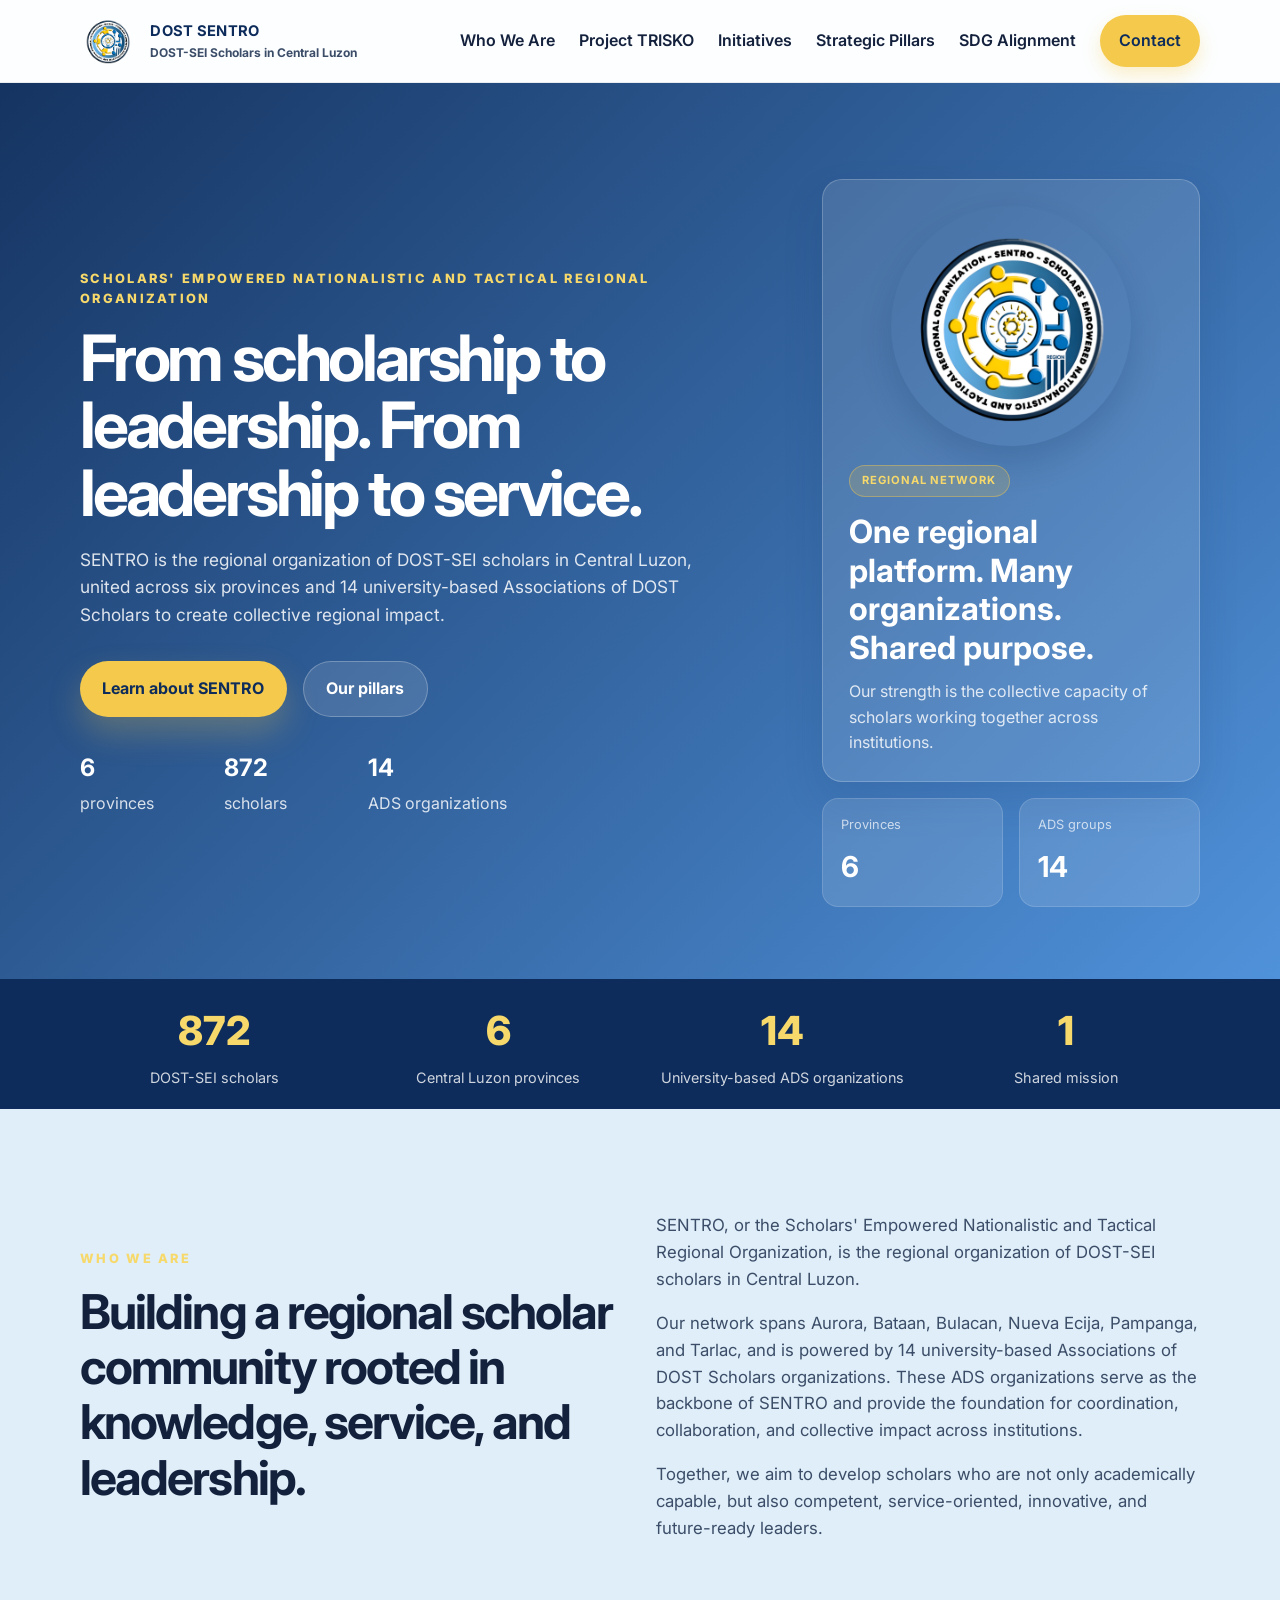
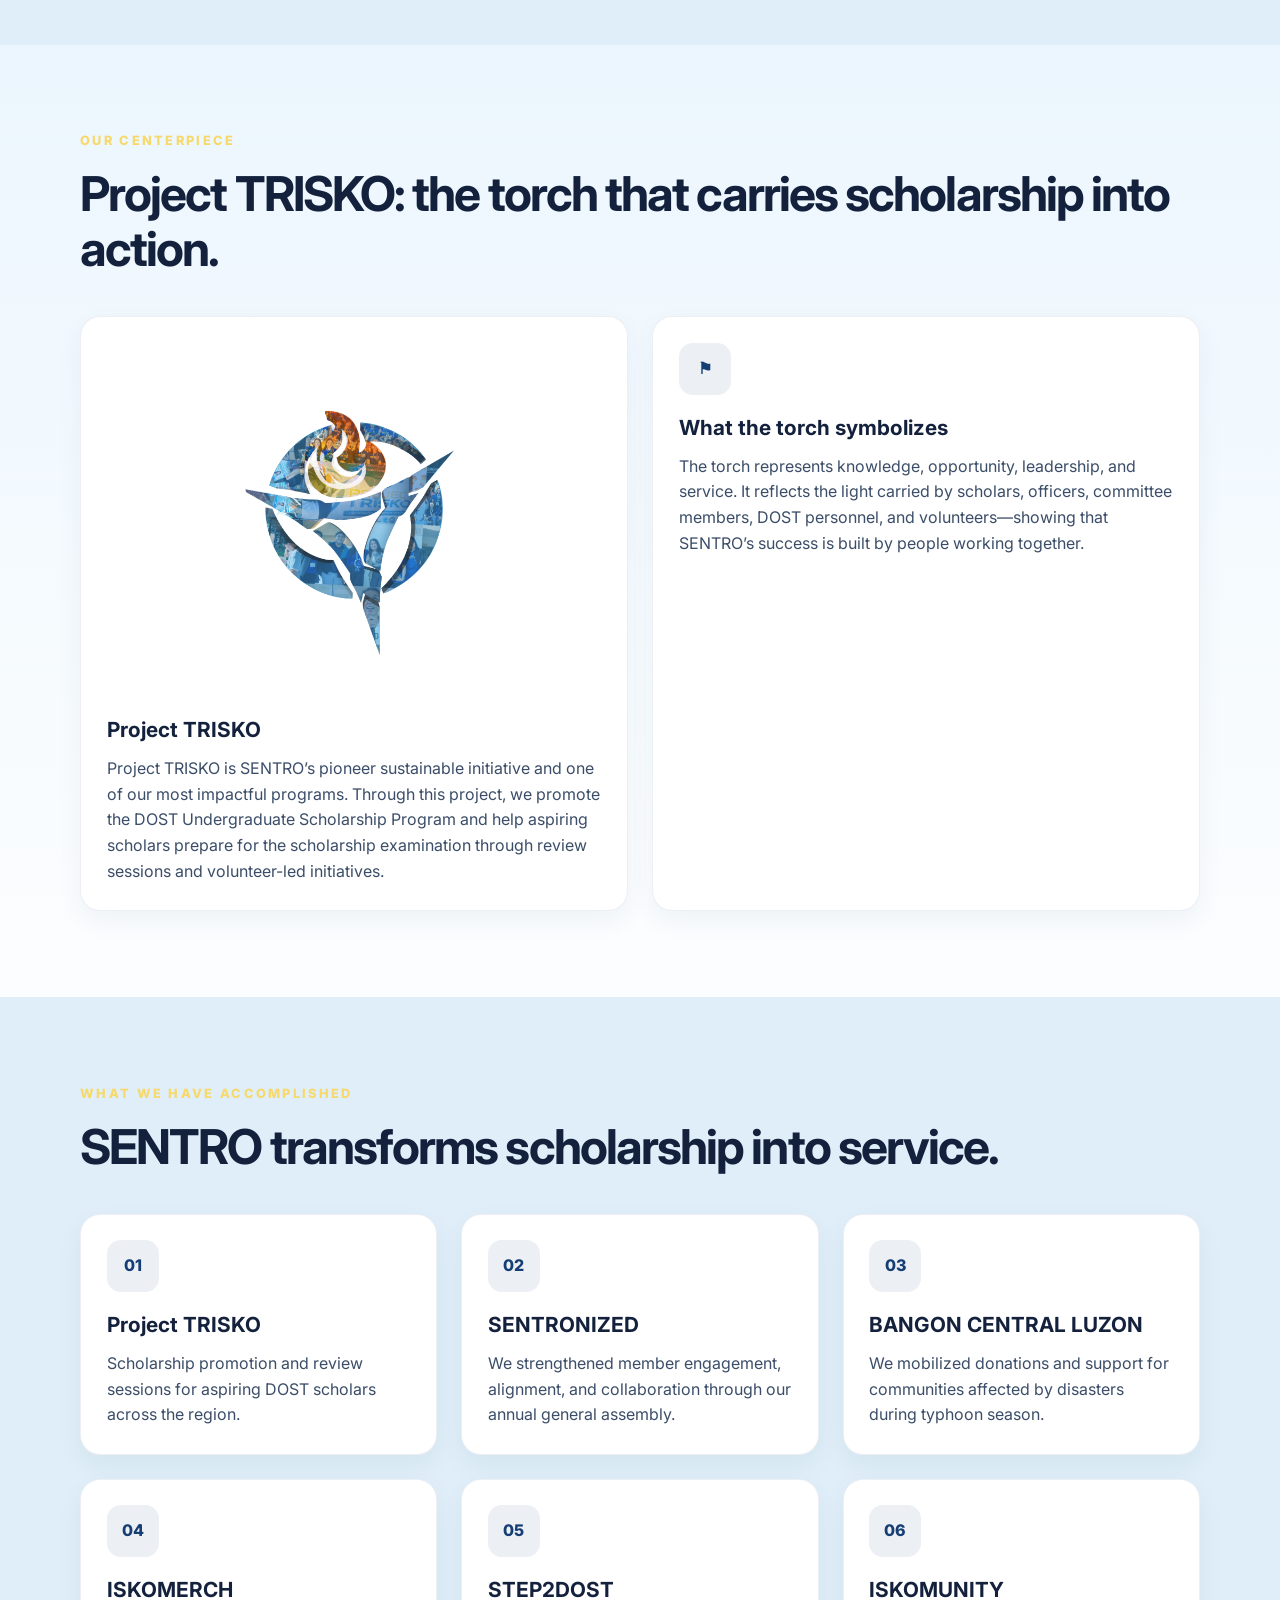
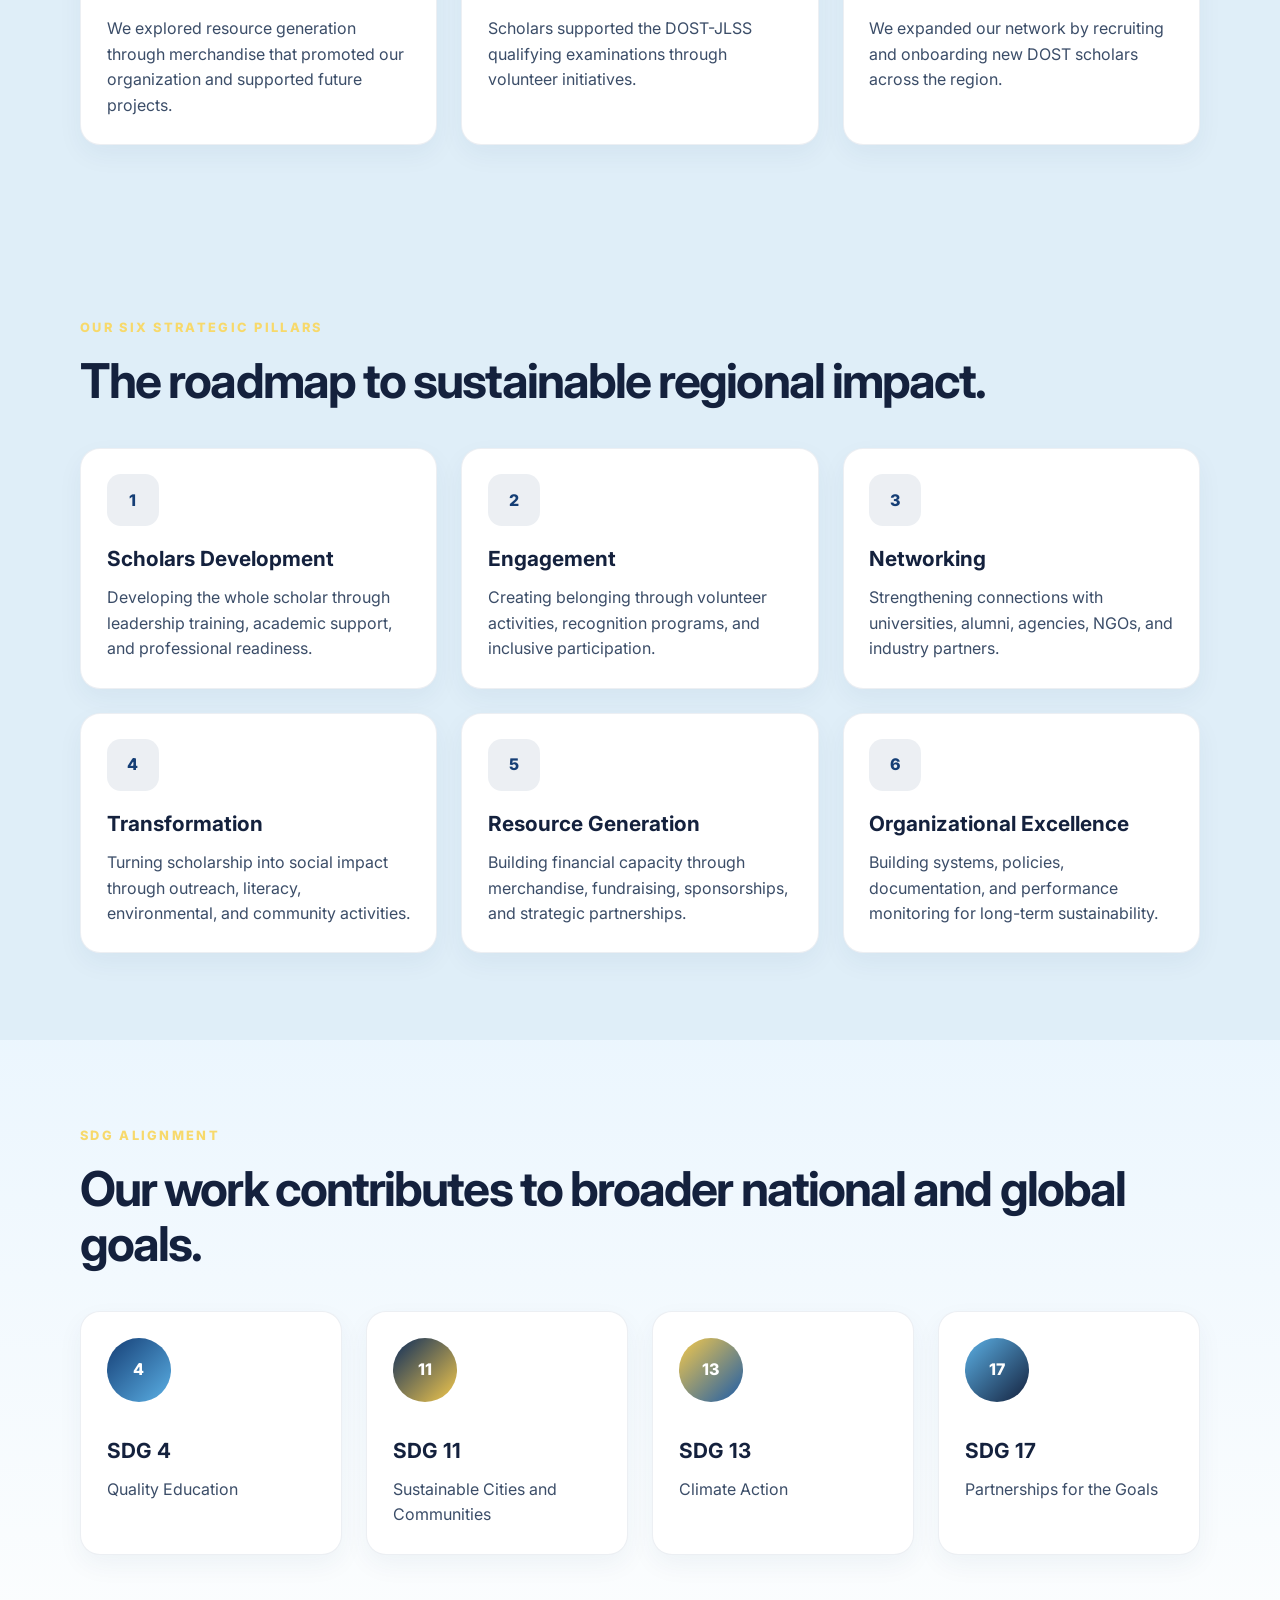
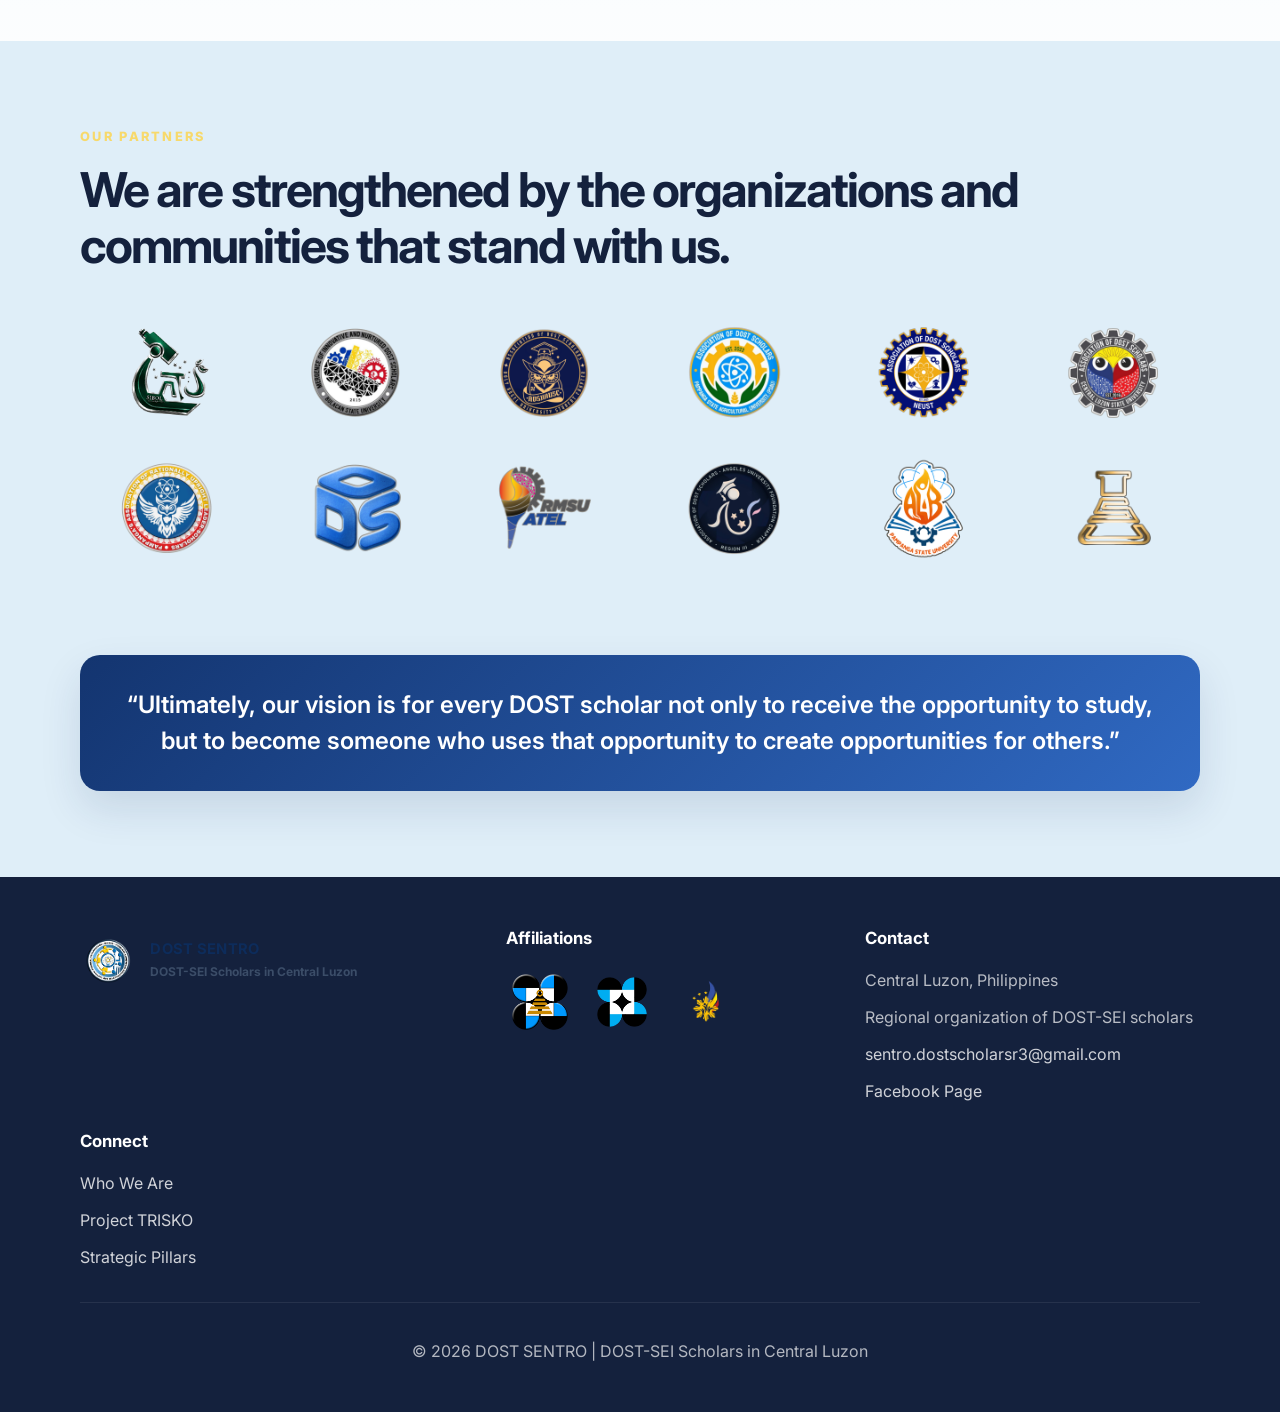
==== index.html @ a518420c "Add files via upload" ====
<!DOCTYPE html>
<html lang="en">
  <head>
    <meta charset="UTF-8" />
    <meta name="viewport" content="width=device-width, initial-scale=1.0" />
    <meta name="description" content="SENTRO — the Scholars' Empowered Nationalistic and Tactical Regional Organization, the regional organization of DOST-SEI scholars in Central Luzon." />
    <title>DOST SENTRO</title>
    <link rel="icon" type="image/png" href="charlie/DOST-SENTRO.png?v=2" />
    <link rel="preconnect" href="https://fonts.googleapis.com" />
    <link rel="preconnect" href="https://fonts.gstatic.com" crossorigin />
    <link href="https://fonts.googleapis.com/css2?family=Inter:wght@400;500;600;700;800&display=swap" rel="stylesheet" />
    <link rel="stylesheet" href="styles.css" />
  </head>
  <body>
    <header class="site-header">
      <div class="container nav-wrap">
        <a href="#top" class="brand" aria-label="DOST SENTRO home">
          <img src="charlie/DOST-SENTRO.png?v=2" alt="DOST SENTRO logo" class="brand-logo" />
          <div>
            <span class="brand-name">DOST SENTRO</span>
            <span class="brand-sub">DOST-SEI Scholars in Central Luzon</span>
          </div>
        </a>

        <button class="nav-toggle" aria-label="Toggle navigation" aria-expanded="false">
          <span></span>
          <span></span>
          <span></span>
        </button>

        <nav class="main-nav" aria-label="Main navigation">
          <a href="#about">Who We Are</a>
          <a href="#trisko">Project TRISKO</a>
          <a href="#initiatives">Initiatives</a>
          <a href="#pillars">Strategic Pillars</a>
          <a href="#sdgs">SDG Alignment</a>
          <a href="#contact" class="nav-cta">Contact</a>
        </nav>
      </div>
    </header>

    <main id="top">
      <section class="hero">
        <div class="container hero-grid">
          <div class="hero-copy">
            <p class="eyebrow">Scholars' Empowered Nationalistic and Tactical Regional Organization</p>
            <h1>From scholarship to leadership. From leadership to service.</h1>
            <p class="lead">
              SENTRO is the regional organization of DOST-SEI scholars in Central Luzon, united across six provinces
              and 14 university-based Associations of DOST Scholars to create collective regional impact.
            </p>
            <div class="hero-actions">
              <a href="#about" class="btn btn-primary">Learn about SENTRO</a>
              <a href="#pillars" class="btn btn-secondary">Our pillars</a>
            </div>
            <ul class="hero-meta" aria-label="Quick facts">
              <li><strong>6</strong> provinces</li>
              <li><strong>872</strong> scholars</li>
              <li><strong>14</strong> ADS organizations</li>
            </ul>
          </div>

          <div class="hero-panel">
            <div class="panel-card highlight-card">
              <img src="charlie/DOST-SENTRO.png?v=2" alt="SENTRO official logo" class="hero-logo" />
              <div class="mini-label">Regional network</div>
              <h2>One regional platform. Many organizations. Shared purpose.</h2>
              <p>Our strength is the collective capacity of scholars working together across institutions.</p>
            </div>
            <div class="panel-stats">
              <div>
                <span>Provinces</span>
                <strong>6</strong>
              </div>
              <div>
                <span>ADS groups</span>
                <strong>14</strong>
              </div>
            </div>
          </div>
        </div>
      </section>

      <section class="stats-bar">
        <div class="container stats-grid">
          <div>
            <span class="stat-value">872</span>
            <span class="stat-label">DOST-SEI scholars</span>
          </div>
          <div>
            <span class="stat-value">6</span>
            <span class="stat-label">Central Luzon provinces</span>
          </div>
          <div>
            <span class="stat-value">14</span>
            <span class="stat-label">University-based ADS organizations</span>
          </div>
          <div>
            <span class="stat-value">1</span>
            <span class="stat-label">Shared mission</span>
          </div>
        </div>
      </section>

      <section id="about" class="section">
        <div class="container split-layout">
          <div class="section-intro">
            <p class="eyebrow">Who we are</p>
            <h2>Building a regional scholar community rooted in knowledge, service, and leadership.</h2>
          </div>
          <div class="section-content">
            <p>
              SENTRO, or the Scholars' Empowered Nationalistic and Tactical Regional Organization, is the regional
              organization of DOST-SEI scholars in Central Luzon.
            </p>
            <p>
              Our network spans Aurora, Bataan, Bulacan, Nueva Ecija, Pampanga, and Tarlac, and is powered by 14 university-based
              Associations of DOST Scholars organizations. These ADS organizations serve as the backbone of SENTRO and provide
              the foundation for coordination, collaboration, and collective impact across institutions.
            </p>
            <p>
              Together, we aim to develop scholars who are not only academically capable, but also competent, service-oriented,
              innovative, and future-ready leaders.
            </p>
          </div>
        </div>
      </section>

      <section id="trisko" class="section alt-bg">
        <div class="container">
          <div class="section-heading">
            <p class="eyebrow">Our centerpiece</p>
            <h2>Project TRISKO: the torch that carries scholarship into action.</h2>
          </div>

          <div class="card-grid two-up-featured">
            <article class="info-card feature-card">
              <img src="charlie/Trisko.png?v=2" alt="Project TRISKO logo" class="feature-logo" />
              <h3>Project TRISKO</h3>
              <p>
                Project TRISKO is SENTRO’s pioneer sustainable initiative and one of our most impactful programs.
                Through this project, we promote the DOST Undergraduate Scholarship Program and help aspiring scholars
                prepare for the scholarship examination through review sessions and volunteer-led initiatives.
              </p>
            </article>
            <article class="info-card feature-card">
              <div class="icon-wrap">⚑</div>
              <h3>What the torch symbolizes</h3>
              <p>
                The torch represents knowledge, opportunity, leadership, and service. It reflects the light carried by
                scholars, officers, committee members, DOST personnel, and volunteers—showing that SENTRO’s success is
                built by people working together.
              </p>
            </article>
          </div>
        </div>
      </section>

      <section id="initiatives" class="section">
        <div class="container">
          <div class="section-heading">
            <p class="eyebrow">What we have accomplished</p>
            <h2>SENTRO transforms scholarship into service.</h2>
          </div>

          <div class="card-grid three-up">
            <article class="info-card">
              <div class="icon-wrap">01</div>
              <h3>Project TRISKO</h3>
              <p>Scholarship promotion and review sessions for aspiring DOST scholars across the region.</p>
            </article>
            <article class="info-card">
              <div class="icon-wrap">02</div>
              <h3>SENTRONIZED</h3>
              <p>We strengthened member engagement, alignment, and collaboration through our annual general assembly.</p>
            </article>
            <article class="info-card">
              <div class="icon-wrap">03</div>
              <h3>BANGON CENTRAL LUZON</h3>
              <p>We mobilized donations and support for communities affected by disasters during typhoon season.</p>
            </article>
            <article class="info-card">
              <div class="icon-wrap">04</div>
              <h3>ISKOMERCH</h3>
              <p>We explored resource generation through merchandise that promoted our organization and supported future projects.</p>
            </article>
            <article class="info-card">
              <div class="icon-wrap">05</div>
              <h3>STEP2DOST</h3>
              <p>Scholars supported the DOST-JLSS qualifying examinations through volunteer initiatives.</p>
            </article>
            <article class="info-card">
              <div class="icon-wrap">06</div>
              <h3>ISKOMUNITY</h3>
              <p>We expanded our network by recruiting and onboarding new DOST scholars across the region.</p>
            </article>
          </div>
        </div>
      </section>

      <section id="pillars" class="section">
        <div class="container">
          <div class="section-heading">
            <p class="eyebrow">Our six strategic pillars</p>
            <h2>The roadmap to sustainable regional impact.</h2>
          </div>

          <div class="card-grid three-up">
            <article class="info-card">
              <div class="icon-wrap">1</div>
              <h3>Scholars Development</h3>
              <p>Developing the whole scholar through leadership training, academic support, and professional readiness.</p>
            </article>
            <article class="info-card">
              <div class="icon-wrap">2</div>
              <h3>Engagement</h3>
              <p>Creating belonging through volunteer activities, recognition programs, and inclusive participation.</p>
            </article>
            <article class="info-card">
              <div class="icon-wrap">3</div>
              <h3>Networking</h3>
              <p>Strengthening connections with universities, alumni, agencies, NGOs, and industry partners.</p>
            </article>
            <article class="info-card">
              <div class="icon-wrap">4</div>
              <h3>Transformation</h3>
              <p>Turning scholarship into social impact through outreach, literacy, environmental, and community activities.</p>
            </article>
            <article class="info-card">
              <div class="icon-wrap">5</div>
              <h3>Resource Generation</h3>
              <p>Building financial capacity through merchandise, fundraising, sponsorships, and strategic partnerships.</p>
            </article>
            <article class="info-card">
              <div class="icon-wrap">6</div>
              <h3>Organizational Excellence</h3>
              <p>Building systems, policies, documentation, and performance monitoring for long-term sustainability.</p>
            </article>
          </div>
        </div>
      </section>

      <section id="sdgs" class="section alt-bg">
        <div class="container">
          <div class="section-heading">
            <p class="eyebrow">SDG alignment</p>
            <h2>Our work contributes to broader national and global goals.</h2>
          </div>

          <div class="card-grid four-up">
            <article class="leader-card">
              <div class="avatar avatar-one">4</div>
              <h3>SDG 4</h3>
              <p>Quality Education</p>
            </article>
            <article class="leader-card">
              <div class="avatar avatar-two">11</div>
              <h3>SDG 11</h3>
              <p>Sustainable Cities and Communities</p>
            </article>
            <article class="leader-card">
              <div class="avatar avatar-three">13</div>
              <h3>SDG 13</h3>
              <p>Climate Action</p>
            </article>
            <article class="leader-card">
              <div class="avatar avatar-four">17</div>
              <h3>SDG 17</h3>
              <p>Partnerships for the Goals</p>
            </article>
          </div>
        </div>
      </section>

      <section class="section">
        <div class="container">
          <div class="section-heading">
            <p class="eyebrow">Our partners</p>
            <h2>We are strengthened by the organizations and communities that stand with us.</h2>
          </div>

          <div class="partners-grid" aria-label="Partner logos">
            <img src="charlie/1.png?v=2" alt="Partner 1" />
            <img src="charlie/2.png?v=2" alt="Partner 2" />
            <img src="charlie/3.png?v=2" alt="Partner 3" />
            <img src="charlie/4.png?v=2" alt="Partner 4" />
            <img src="charlie/5.png?v=2" alt="Partner 5" />
            <img src="charlie/6.png?v=2" alt="Partner 6" />
            <img src="charlie/7.png?v=2" alt="Partner 7" />
            <img src="charlie/8.png?v=2" alt="Partner 8" />
            <img src="charlie/9.png?v=2" alt="Partner 9" />
            <img src="charlie/10.png?v=2" alt="Partner 10" />
            <img src="charlie/11.png?v=2" alt="Partner 11" />
            <img src="charlie/12.png?v=2" alt="Partner 12" />
          </div>
        </div>
      </section>

      <section class="section quote-section">
        <div class="container quote-box">
          <p>
            “Ultimately, our vision is for every DOST scholar not only to receive the opportunity to study, but to become someone who uses that opportunity to create opportunities for others.”
          </p>
        </div>
      </section>
    </main>

    <footer id="contact" class="site-footer">
      <div class="container footer-grid">
        <div>
          <a href="#top" class="brand footer-brand" aria-label="DOST SENTRO home">
            <img src="charlie/DOST-SENTRO.png?v=2" alt="DOST SENTRO logo" class="brand-logo" />
            <div>
              <span class="brand-name">DOST SENTRO</span>
              <span class="brand-sub">DOST-SEI Scholars in Central Luzon</span>
            </div>
          </a>
        </div>

        <div>
          <h3>Affiliations</h3>
          <div class="footer-logos" aria-label="Official logos">
            <img src="charlie/DOST-SEI.png?v=2" alt="DOST-SEI logo" />
            <img src="charlie/DOST-R3.png?v=2" alt="DOST Region 3 logo" />
            <img src="charlie/Patriot.png?v=2" alt="PATRIOT logo" class="affiliation-badge" />
          </div>
        </div>

        <div>
          <h3>Contact</h3>
          <ul>
            <li>Central Luzon, Philippines</li>
            <li>Regional organization of DOST-SEI scholars</li>
            <li><a href="mailto:sentro.dostscholarsr3@gmail.com">sentro.dostscholarsr3@gmail.com</a></li>
            <li><a href="https://www.facebook.com/sentro.dostscholarsr3" target="_blank" rel="noreferrer">Facebook Page</a></li>
          </ul>
        </div>

        <div>
          <h3>Connect</h3>
          <ul>
            <li><a href="#about">Who We Are</a></li>
            <li><a href="#trisko">Project TRISKO</a></li>
            <li><a href="#pillars">Strategic Pillars</a></li>
          </ul>
        </div>
      </div>
      <div class="container copyright">
        <p>© <span id="year"></span> DOST SENTRO | DOST-SEI Scholars in Central Luzon</p>
      </div>
    </footer>

    <script src="script.js"></script>
  </body>
</html>
---- styles.css ----
:root {
  --blue-900: #0d2c5b;
  --blue-800: #153e75;
  --blue-700: #1d5ca8;
  --blue-500: #5bb0e5;
  --sky-200: #dfeef8;
  --sky-100: #edf7ff;
  --gold-500: #f4c94c;
  --gold-400: #f7d96b;
  --slate-100: #eef4ff;
  --slate-200: #dfeafc;
  --slate-300: #c9d8f0;
  --slate-700: #3b4d68;
  --slate-900: #14213d;
  --white: #ffffff;
  --shadow: 0 18px 42px rgba(13, 44, 91, 0.12);
  --radius: 20px;
}

* {
  box-sizing: border-box;
}

html {
  scroll-behavior: smooth;
}

body {
  margin: 0;
  font-family: "Inter", sans-serif;
  color: var(--slate-900);
  background: var(--sky-200);
  line-height: 1.6;
}

a {
  color: inherit;
  text-decoration: none;
}

img {
  max-width: 100%;
  display: block;
}

button {
  font: inherit;
}

.container {
  width: min(1120px, calc(100% - 2rem));
  margin: 0 auto;
}

.site-header {
  position: sticky;
  top: 0;
  z-index: 20;
  background: rgba(255, 255, 255, 0.9);
  backdrop-filter: blur(12px);
  border-bottom: 1px solid rgba(13, 44, 91, 0.08);
}

.nav-wrap {
  display: flex;
  align-items: center;
  justify-content: space-between;
  min-height: 82px;
  gap: 1rem;
}

.brand {
  display: inline-flex;
  align-items: center;
  gap: 0.9rem;
  font-weight: 700;
}

.brand img {
  width: 56px;
  height: 56px;
}

.brand-logo,
.hero-logo,
.footer-logos img {
  object-fit: contain;
}

.hero-logo {
  display: block;
  width: min(100%, 240px);
  margin: 0 auto 1.2rem;
  border-radius: 50%;
  box-shadow: 0 16px 32px rgba(13, 44, 91, 0.18);
}

.brand-name,
.brand-sub {
  display: block;
}

.brand-name {
  color: var(--blue-900);
  font-size: 0.92rem;
  letter-spacing: 0.02em;
}

.brand-sub {
  font-size: 0.75rem;
  color: var(--slate-700);
}

.main-nav {
  display: flex;
  align-items: center;
  gap: 1.5rem;
  font-weight: 600;
  color: var(--slate-900);
}

.main-nav a {
  position: relative;
}

.main-nav a:not(.nav-cta)::after {
  content: "";
  position: absolute;
  left: 0;
  bottom: -8px;
  width: 100%;
  height: 2px;
  background: var(--gold-500);
  transform: scaleX(0);
  transform-origin: left;
  transition: transform 0.2s ease;
}

.main-nav a:hover::after,
.main-nav a:focus-visible::after {
  transform: scaleX(1);
}

.nav-cta {
  background: var(--gold-500);
  color: var(--blue-900);
  padding: 0.8rem 1.2rem;
  border-radius: 999px;
  box-shadow: 0 8px 18px rgba(244, 201, 76, 0.3);
}

.nav-toggle {
  display: none;
  width: 44px;
  height: 44px;
  border: 1px solid rgba(11, 45, 106, 0.15);
  border-radius: 12px;
  background: var(--white);
  padding: 0.6rem 0.5rem;
  flex-direction: column;
  justify-content: center;
  gap: 0.35rem;
}

.nav-toggle span {
  display: block;
  width: 100%;
  height: 2px;
  background: var(--blue-900);
  border-radius: 999px;
}

.hero {
  position: relative;
  background: linear-gradient(135deg, rgba(13, 44, 91, 0.96), rgba(60, 133, 214, 0.88)),
    url("https://images.unsplash.com/photo-1531482615713-2afd69097998?auto=format&fit=crop&w=1200&q=80") center/cover no-repeat;
  color: var(--white);
  padding: 6rem 0 4.5rem;
}

.hero-grid {
  display: grid;
  gap: 2.5rem;
  grid-template-columns: 1.3fr 0.7fr;
  align-items: center;
}

.eyebrow {
  margin: 0 0 0.9rem;
  color: var(--gold-400);
  font-size: 0.8rem;
  font-weight: 800;
  letter-spacing: 0.18em;
  text-transform: uppercase;
}

.hero-copy h1 {
  margin: 0;
  font-size: clamp(2.5rem, 5vw, 4.4rem);
  line-height: 1.05;
  letter-spacing: -0.05em;
}

.lead {
  margin-top: 1.25rem;
  max-width: 620px;
  font-size: 1.08rem;
  color: rgba(255, 255, 255, 0.85);
}

.hero-actions {
  display: flex;
  flex-wrap: wrap;
  gap: 1rem;
  margin-top: 2rem;
}

.btn {
  display: inline-flex;
  align-items: center;
  justify-content: center;
  min-height: 48px;
  padding: 0.9rem 1.4rem;
  border-radius: 999px;
  font-weight: 700;
  transition: transform 0.2s ease, box-shadow 0.2s ease;
}

.btn:hover,
.btn:focus-visible {
  transform: translateY(-2px);
}

.btn-primary {
  background: var(--gold-500);
  color: var(--blue-900);
  box-shadow: 0 16px 32px rgba(244, 201, 76, 0.25);
}

.btn-secondary {
  background: rgba(255, 255, 255, 0.12);
  border: 1px solid rgba(255, 255, 255, 0.25);
  color: var(--white);
}

.hero-meta {
  list-style: none;
  display: flex;
  flex-wrap: wrap;
  gap: 1.5rem;
  padding: 0;
  margin: 2rem 0 0;
  color: rgba(255, 255, 255, 0.82);
}

.hero-meta li {
  display: flex;
  flex-direction: column;
  gap: 0.25rem;
  min-width: 120px;
}

.hero-meta strong {
  font-size: 1.5rem;
  color: var(--white);
}

.hero-panel {
  display: grid;
  gap: 1rem;
}

.panel-card {
  background: rgba(255, 255, 255, 0.12);
  border: 1px solid rgba(255, 255, 255, 0.2);
  padding: 1.6rem;
  border-radius: var(--radius);
  box-shadow: var(--shadow);
}

.mini-label {
  display: inline-block;
  padding: 0.4rem 0.8rem;
  background: rgba(244, 201, 76, 0.18);
  border: 1px solid rgba(244, 201, 76, 0.4);
  border-radius: 999px;
  color: var(--gold-400);
  font-size: 0.7rem;
  font-weight: 700;
  letter-spacing: 0.08em;
  text-transform: uppercase;
}

.highlight-card h2 {
  margin: 1rem 0 0.75rem;
  font-size: 2rem;
  line-height: 1.2;
}

.highlight-card p {
  margin: 0;
  color: rgba(255, 255, 255, 0.82);
}

.panel-stats {
  display: grid;
  grid-template-columns: repeat(2, minmax(0, 1fr));
  gap: 1rem;
}

.panel-stats div {
  background: rgba(255, 255, 255, 0.12);
  border: 1px solid rgba(255, 255, 255, 0.14);
  border-radius: 16px;
  padding: 1rem 1.1rem;
}

.panel-stats span {
  display: block;
  color: rgba(255, 255, 255, 0.7);
  font-size: 0.8rem;
  margin-bottom: 0.5rem;
}

.panel-stats strong {
  font-size: 1.8rem;
}

.stats-bar {
  background: var(--blue-900);
  color: var(--white);
  padding: 1.25rem 0;
}

.stats-grid {
  display: grid;
  grid-template-columns: repeat(4, minmax(0, 1fr));
  gap: 1rem;
}

.stats-grid div {
  display: flex;
  flex-direction: column;
  align-items: center;
  text-align: center;
  gap: 0.2rem;
}

.stat-value {
  font-size: clamp(1.9rem, 4vw, 2.5rem);
  font-weight: 800;
  color: var(--gold-400);
}

.stat-label {
  font-size: 0.9rem;
  color: rgba(255, 255, 255, 0.8);
}

.section {
  padding: 5.4rem 0;
}

.alt-bg {
  background: linear-gradient(180deg, rgba(237, 247, 255, 0.9), rgba(255, 255, 255, 0.9));
}

.split-layout,
.research-layout {
  display: grid;
  gap: 2rem;
  grid-template-columns: 1fr 1fr;
  align-items: center;
}

.section-intro h2,
.section-heading h2,
.research-layout h2 {
  margin: 0;
  font-size: clamp(2rem, 4vw, 3rem);
  line-height: 1.15;
  letter-spacing: -0.04em;
}

.section-content {
  color: var(--slate-700);
  font-size: 1.05rem;
}

.card-grid {
  display: grid;
  gap: 1.5rem;
  margin-top: 2.5rem;
}

.three-up {
  grid-template-columns: repeat(3, minmax(0, 1fr));
}

.two-up-featured {
  grid-template-columns: repeat(2, minmax(0, 1fr));
}

.four-up {
  grid-template-columns: repeat(4, minmax(0, 1fr));
}

.feature-card {
  min-height: 100%;
}

.feature-logo {
  display: block;
  width: min(100%, 260px);
  margin: 0 auto 1rem;
  border-radius: 20px;
}

.info-card,
.leader-card,
.news-card {
  background: var(--white);
  border: 1px solid rgba(13, 55, 108, 0.08);
  border-radius: var(--radius);
  padding: 1.6rem;
  box-shadow: 0 10px 26px rgba(17, 52, 96, 0.05);
}

.icon-wrap {
  display: inline-flex;
  align-items: center;
  justify-content: center;
  width: 52px;
  height: 52px;
  border-radius: 14px;
  background: rgba(13, 55, 108, 0.08);
  color: var(--blue-800);
  font-weight: 800;
}

.info-card h3,
.leader-card h3,
.news-card h3 {
  margin: 1rem 0 0.6rem;
  font-size: 1.3rem;
}

.info-card p,
.leader-card p,
.news-card p {
  margin: 0;
  color: var(--slate-700);
}

.pill-list {
  display: flex;
  flex-wrap: wrap;
  gap: 0.8rem;
  justify-content: flex-end;
}

.pill-list span {
  background: rgba(13, 55, 108, 0.06);
  border: 1px solid rgba(13, 55, 108, 0.09);
  color: var(--blue-900);
  border-radius: 999px;
  padding: 0.8rem 1.1rem;
  font-weight: 600;
}

.avatar {
  display: inline-flex;
  align-items: center;
  justify-content: center;
  width: 64px;
  height: 64px;
  border-radius: 50%;
  font-weight: 800;
  color: var(--white);
  margin-bottom: 1rem;
}

.avatar-one { background: linear-gradient(135deg, var(--blue-800), var(--blue-500)); }
.avatar-two { background: linear-gradient(135deg, var(--blue-900), var(--gold-500)); }
.avatar-three { background: linear-gradient(135deg, var(--gold-500), var(--blue-700)); }
.avatar-four { background: linear-gradient(135deg, var(--blue-500), var(--slate-900)); }

.news-grid {
  display: grid;
  grid-template-columns: repeat(3, minmax(0, 1fr));
  gap: 1.5rem;
  margin-top: 2.5rem;
}

.news-date {
  display: inline-block;
  color: var(--blue-800);
  font-size: 0.74rem;
  font-weight: 800;
  text-transform: uppercase;
  letter-spacing: 0.1em;
}

.partners-grid {
  display: grid;
  grid-template-columns: repeat(6, minmax(0, 1fr));
  gap: 1rem;
  margin-top: 2.5rem;
  align-items: center;
}

.partners-grid img {
  width: 100%;
  height: 120px;
  object-fit: contain;
  background: transparent;
  border: none;
  border-radius: 0;
  padding: 0;
  box-shadow: none;
}

.quote-section {
  padding-top: 0;
}

.quote-box {
  background: linear-gradient(135deg, rgba(11, 45, 106, 0.96), rgba(29, 91, 189, 0.9));
  border-radius: var(--radius);
  padding: 2rem 2.5rem;
  box-shadow: var(--shadow);
}

.quote-box p {
  margin: 0;
  color: var(--white);
  font-size: clamp(1.1rem, 2vw, 1.5rem);
  line-height: 1.5;
  text-align: center;
  font-weight: 600;
}

.site-footer {
  background: var(--slate-900);
  color: var(--white);
  padding-top: 3rem;
}

.footer-grid {
  display: grid;
  grid-template-columns: 1.2fr 1fr 1fr;
  gap: 1.5rem;
  padding-bottom: 2rem;
}

.footer-brand {
  margin-top: 0.4rem;
}

.footer-logos {
  display: flex;
  align-items: center;
  gap: 0.9rem;
  flex-wrap: wrap;
  margin-top: 0.8rem;
}

.footer-logos img {
  height: 68px;
  max-width: 120px;
  background: transparent;
  border: none;
  box-shadow: none;
}

.affiliation-badge {
  width: 72px;
  height: 72px;
  border-radius: 50%;
  object-fit: cover;
  object-position: center;
  background: transparent;
  border: 3px solid rgba(255, 255, 255, 0.75);
  box-shadow: 0 10px 20px rgba(13, 44, 91, 0.18);
  display: block;
}

.site-footer h3 {
  margin-top: 0;
  margin-bottom: 1rem;
  font-size: 1.05rem;
}

.site-footer ul {
  list-style: none;
  padding: 0;
  margin: 0;
  display: grid;
  gap: 0.7rem;
  color: rgba(255, 255, 255, 0.7);
}

.site-footer a {
  color: rgba(255, 255, 255, 0.8);
}

.copyright {
  border-top: 1px solid rgba(255, 255, 255, 0.08);
  padding: 1.2rem 0 2rem;
  color: rgba(255, 255, 255, 0.68);
  text-align: center;
}

@media (max-width: 960px) {
  .hero-grid,
  .split-layout,
  .research-layout,
  .three-up,
  .two-up-featured,
  .four-up,
  .news-grid,
  .footer-grid {
    grid-template-columns: 1fr 1fr;
  }

  .hero-grid {
    grid-template-columns: 1fr;
  }

  .pill-list {
    justify-content: flex-start;
  }
}

@media (max-width: 720px) {
  .nav-toggle {
    display: inline-flex;
  }

  .main-nav {
    position: absolute;
    top: calc(100% + 0.5rem);
    right: 1rem;
    left: 1rem;
    display: none;
    flex-direction: column;
    align-items: flex-start;
    background: rgba(255, 255, 255, 0.98);
    border: 1px solid rgba(11, 45, 106, 0.08);
    border-radius: 16px;
    padding: 1rem;
    box-shadow: var(--shadow);
  }

  .main-nav.open {
    display: flex;
  }

  .hero {
    padding-top: 5rem;
  }

  .stats-grid,
  .three-up,
  .two-up-featured,
  .four-up,
  .news-grid,
  .footer-grid,
  .split-layout,
  .research-layout {
    grid-template-columns: 1fr;
  }

  .section {
    padding: 4rem 0;
  }
}
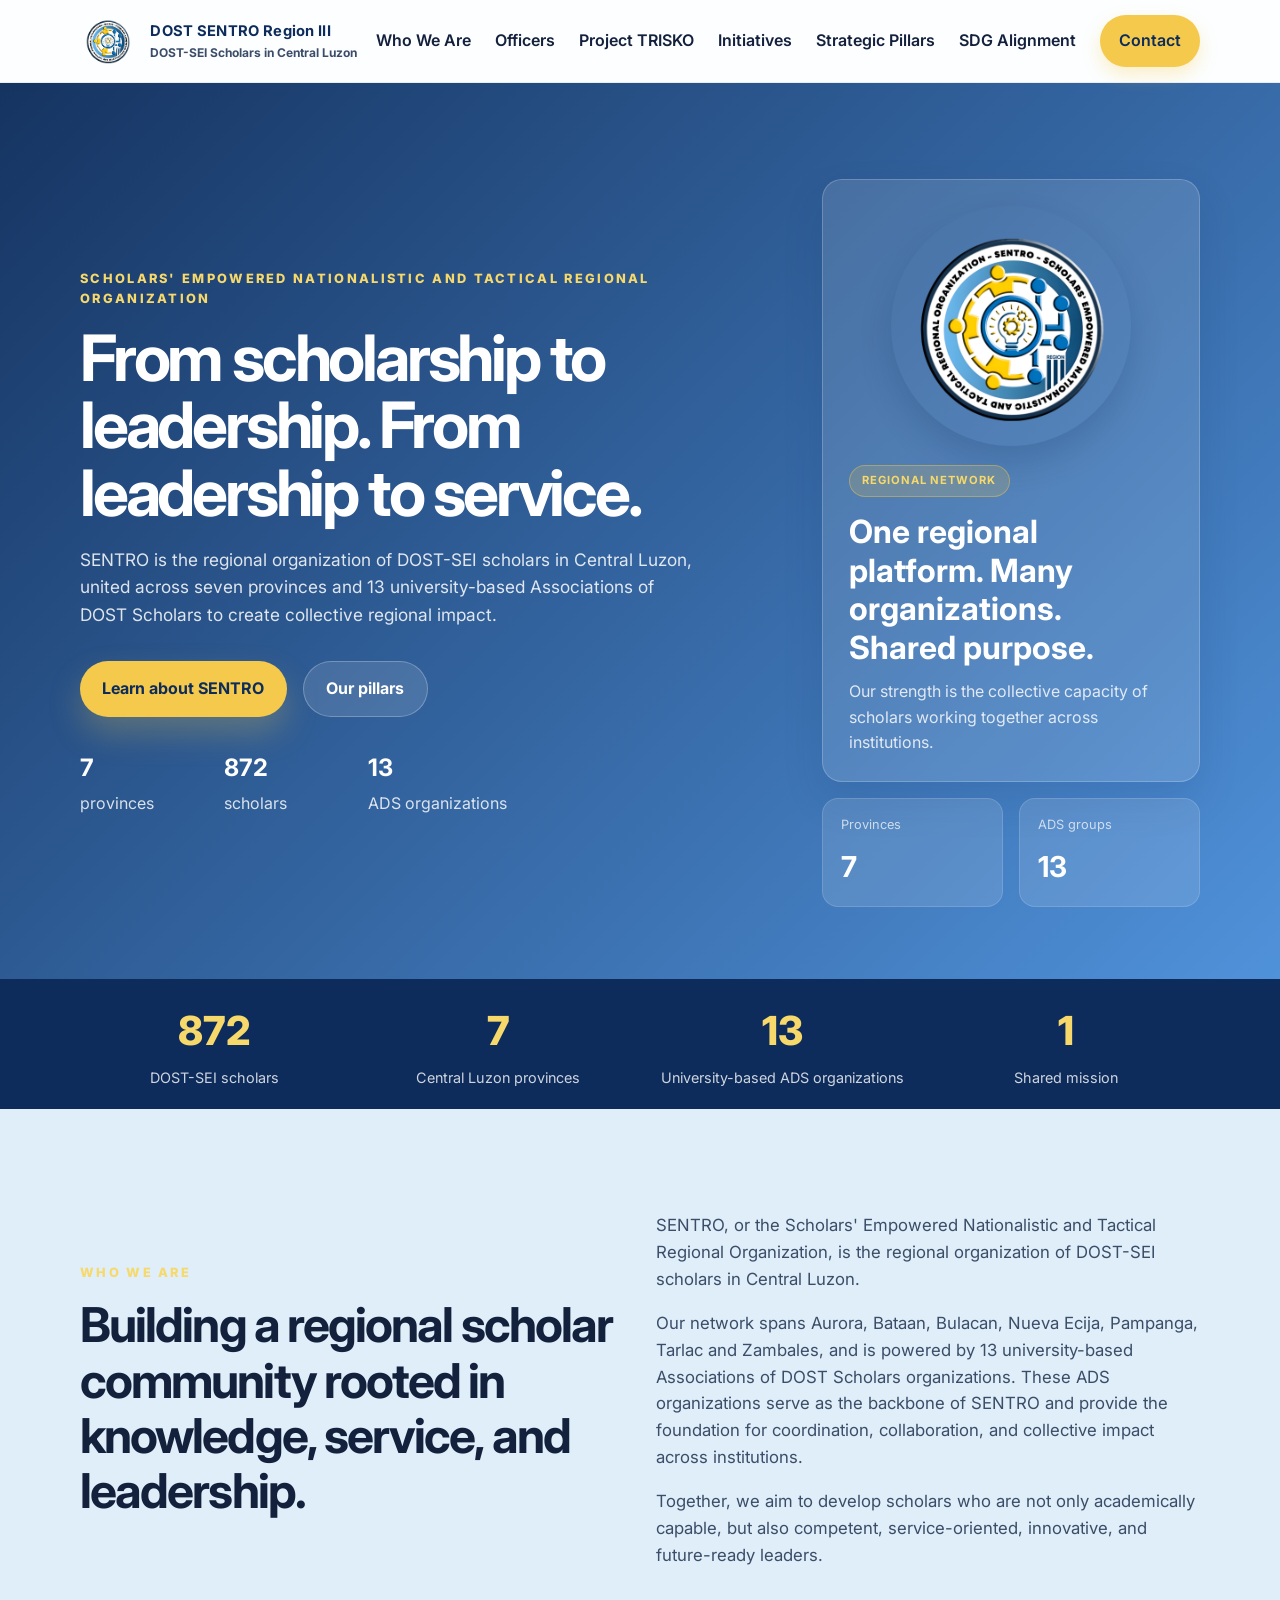
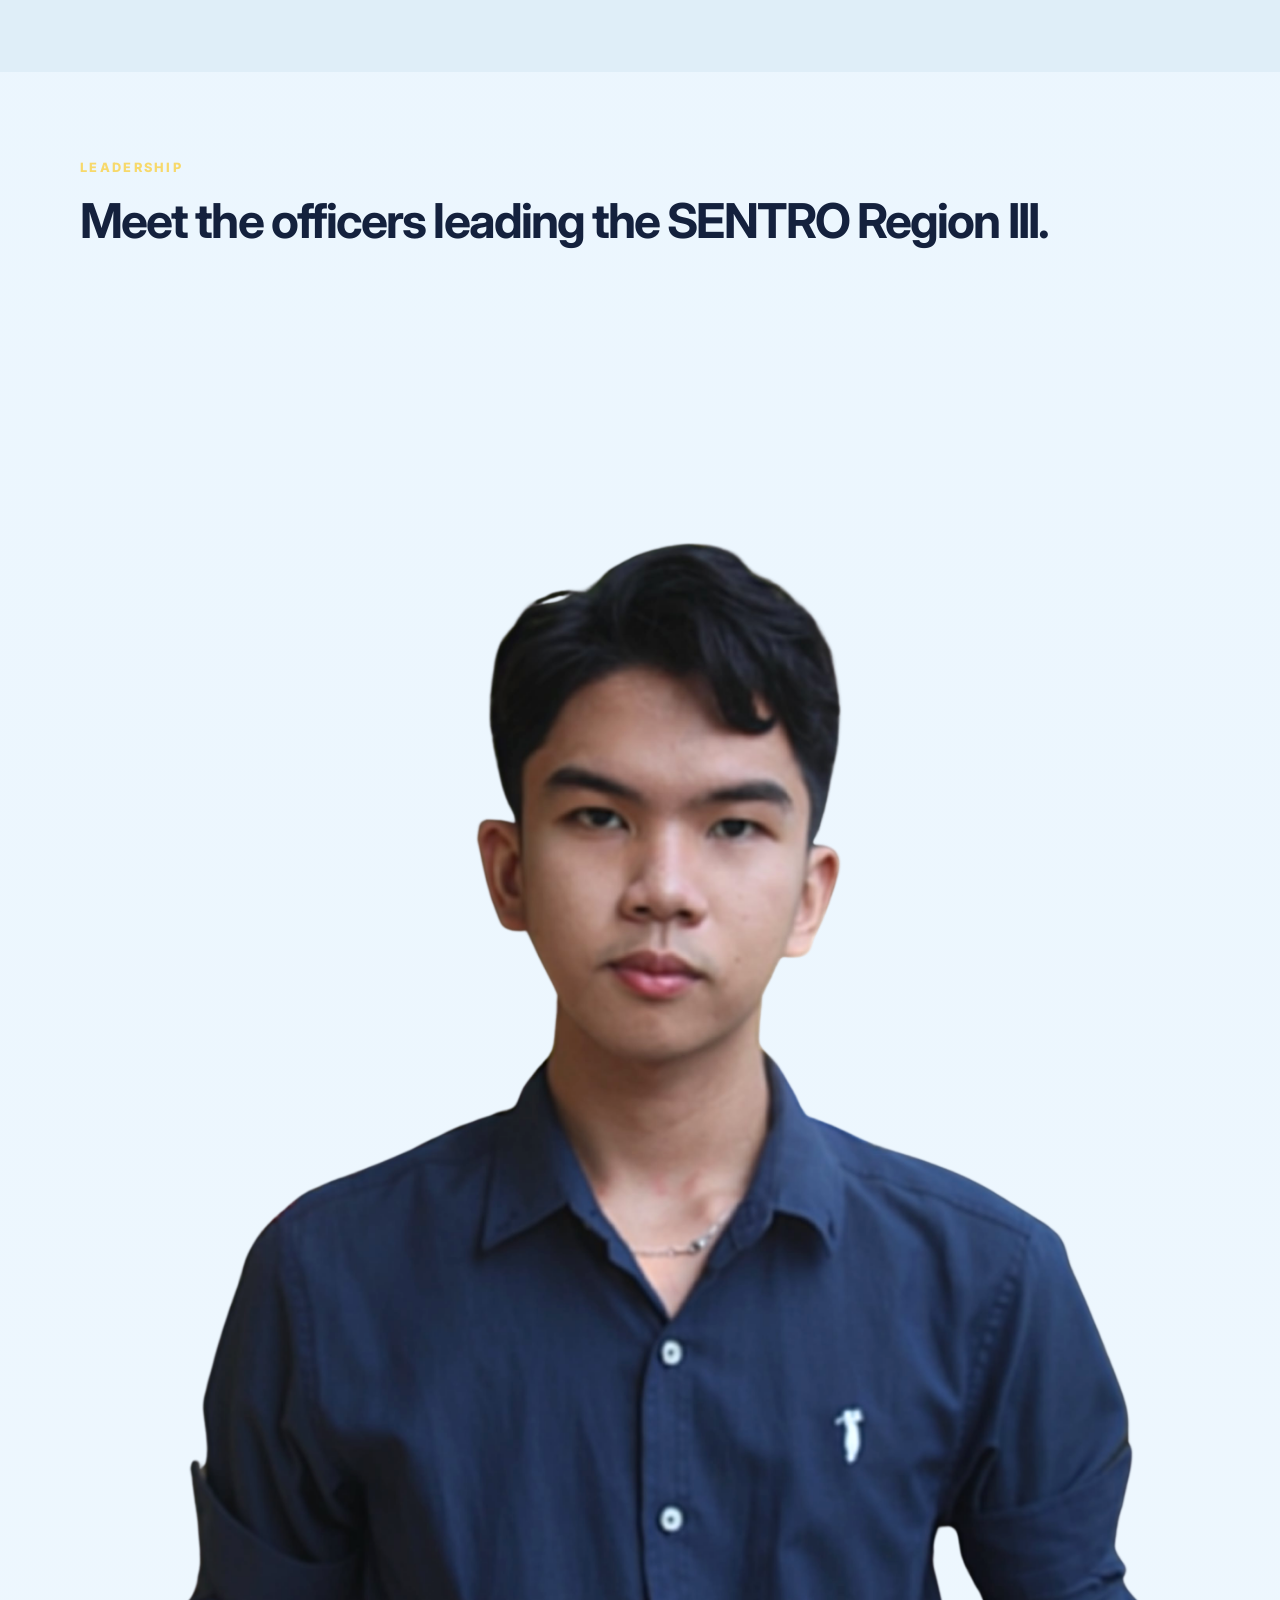
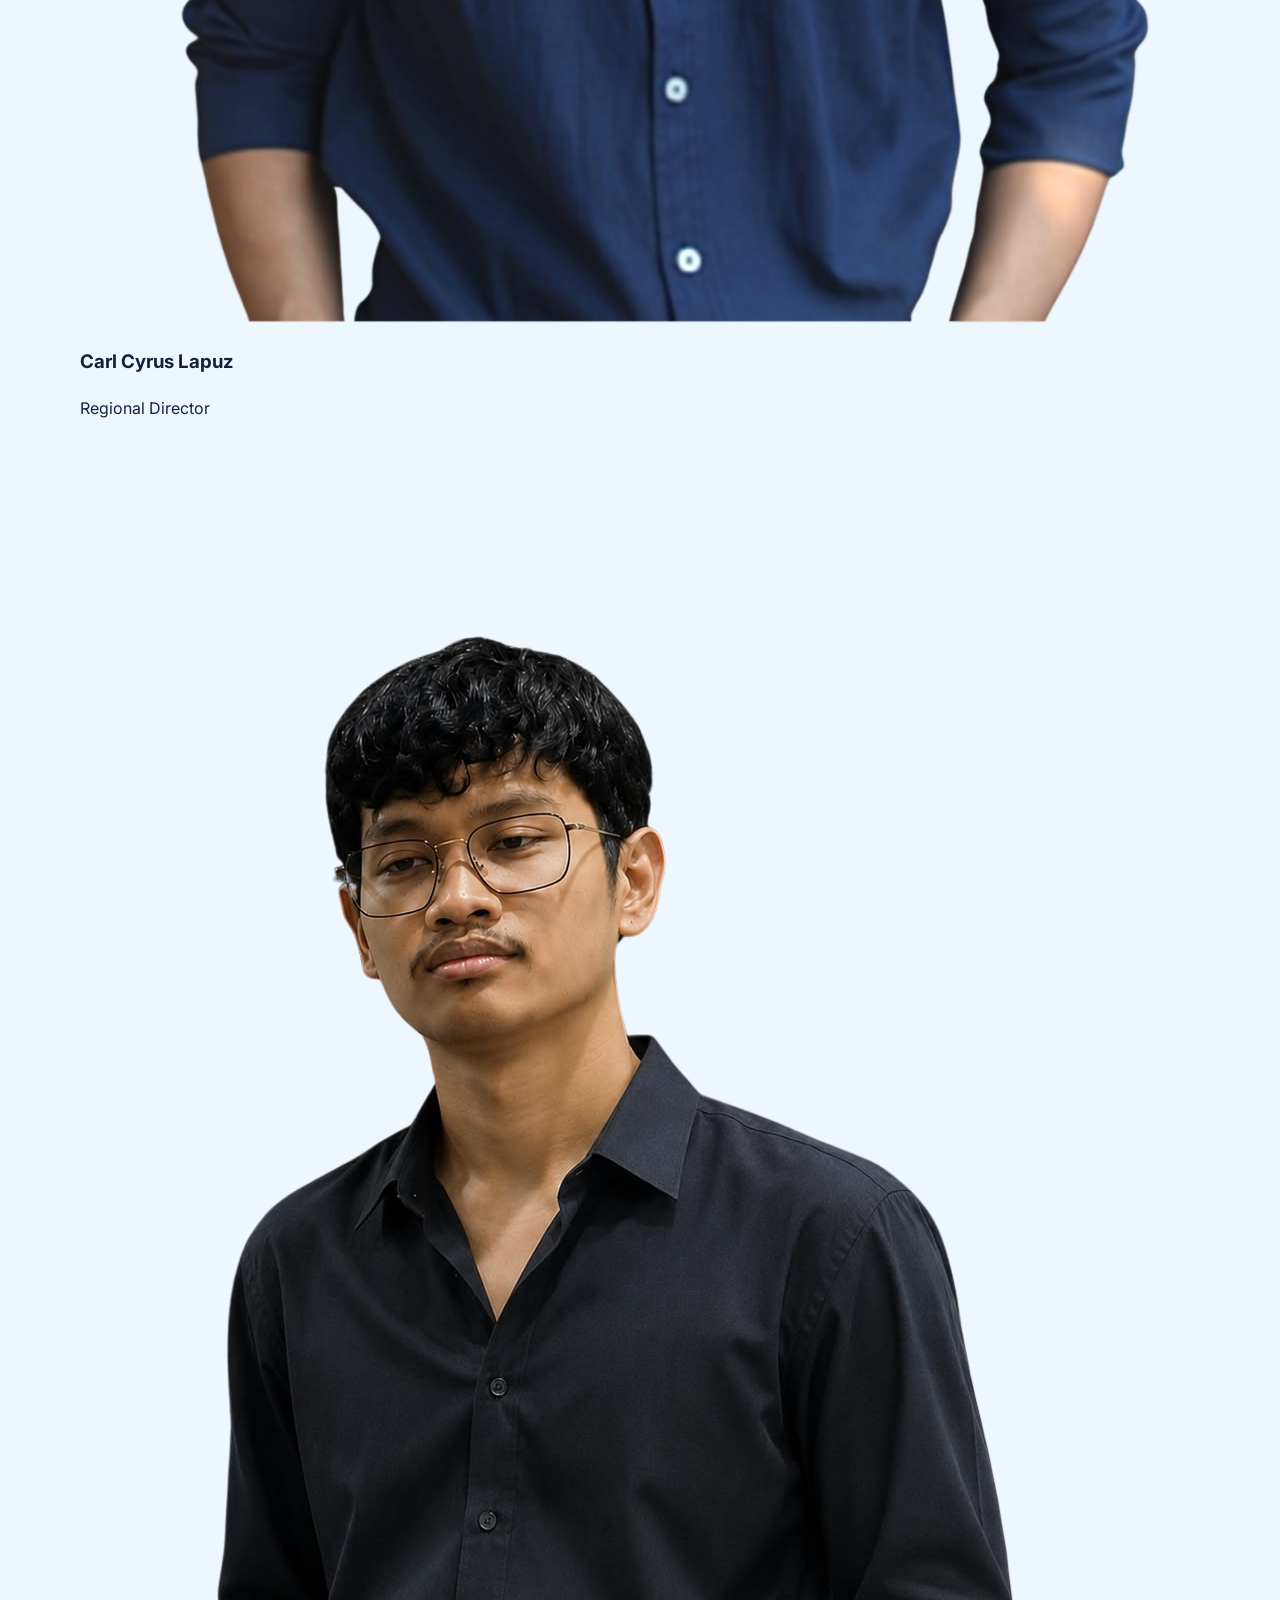
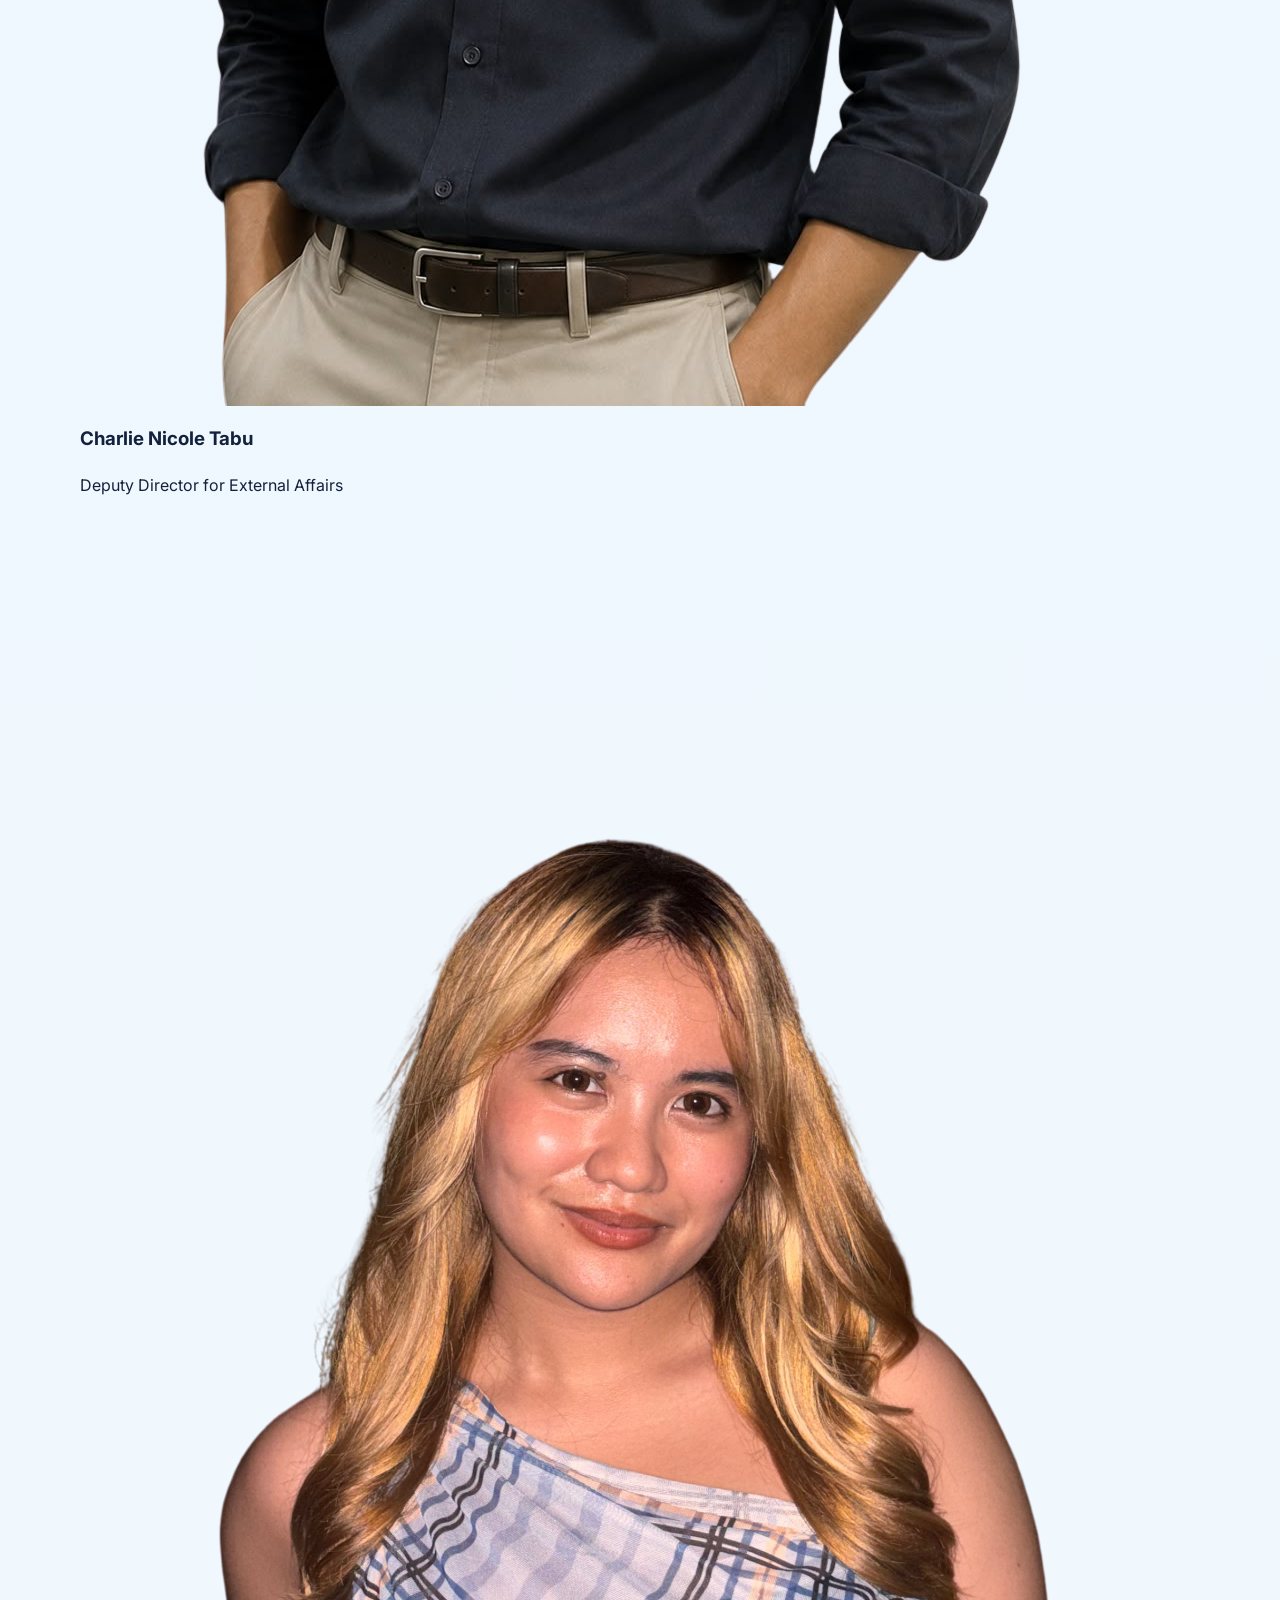
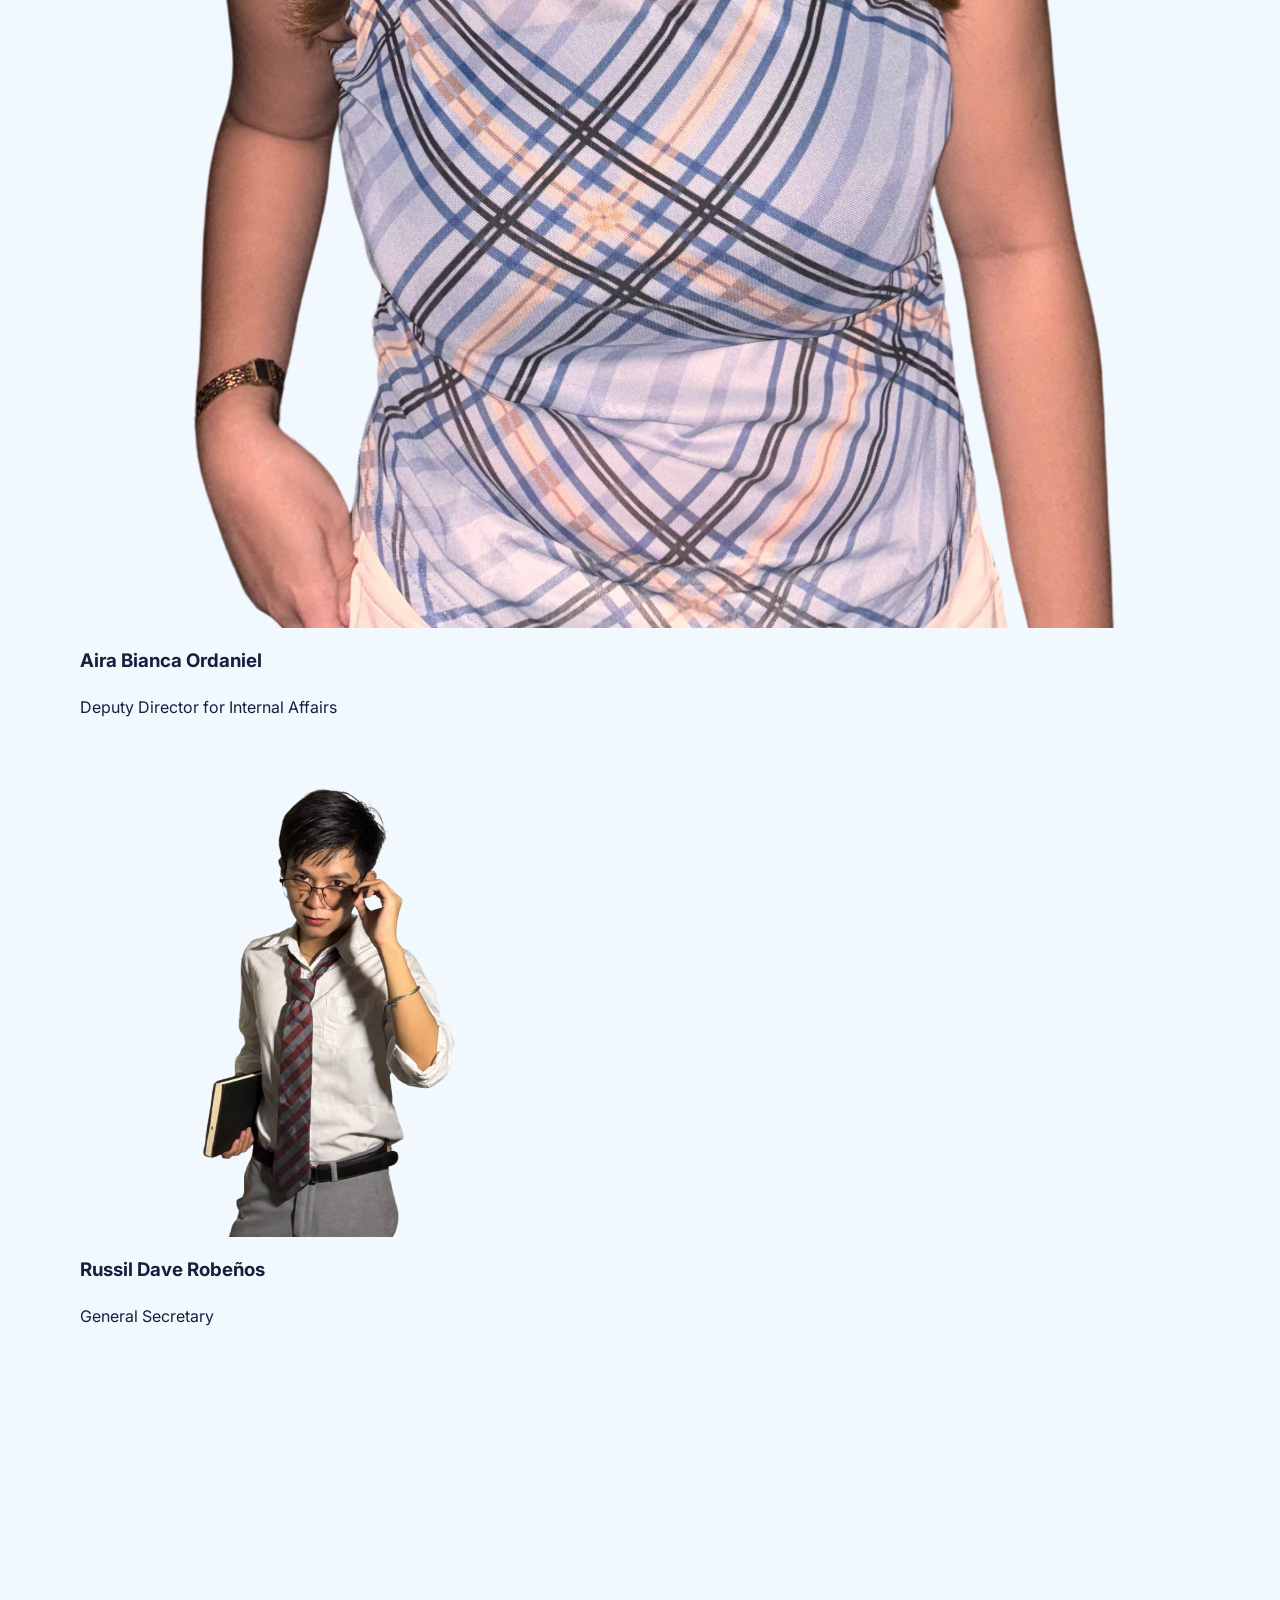
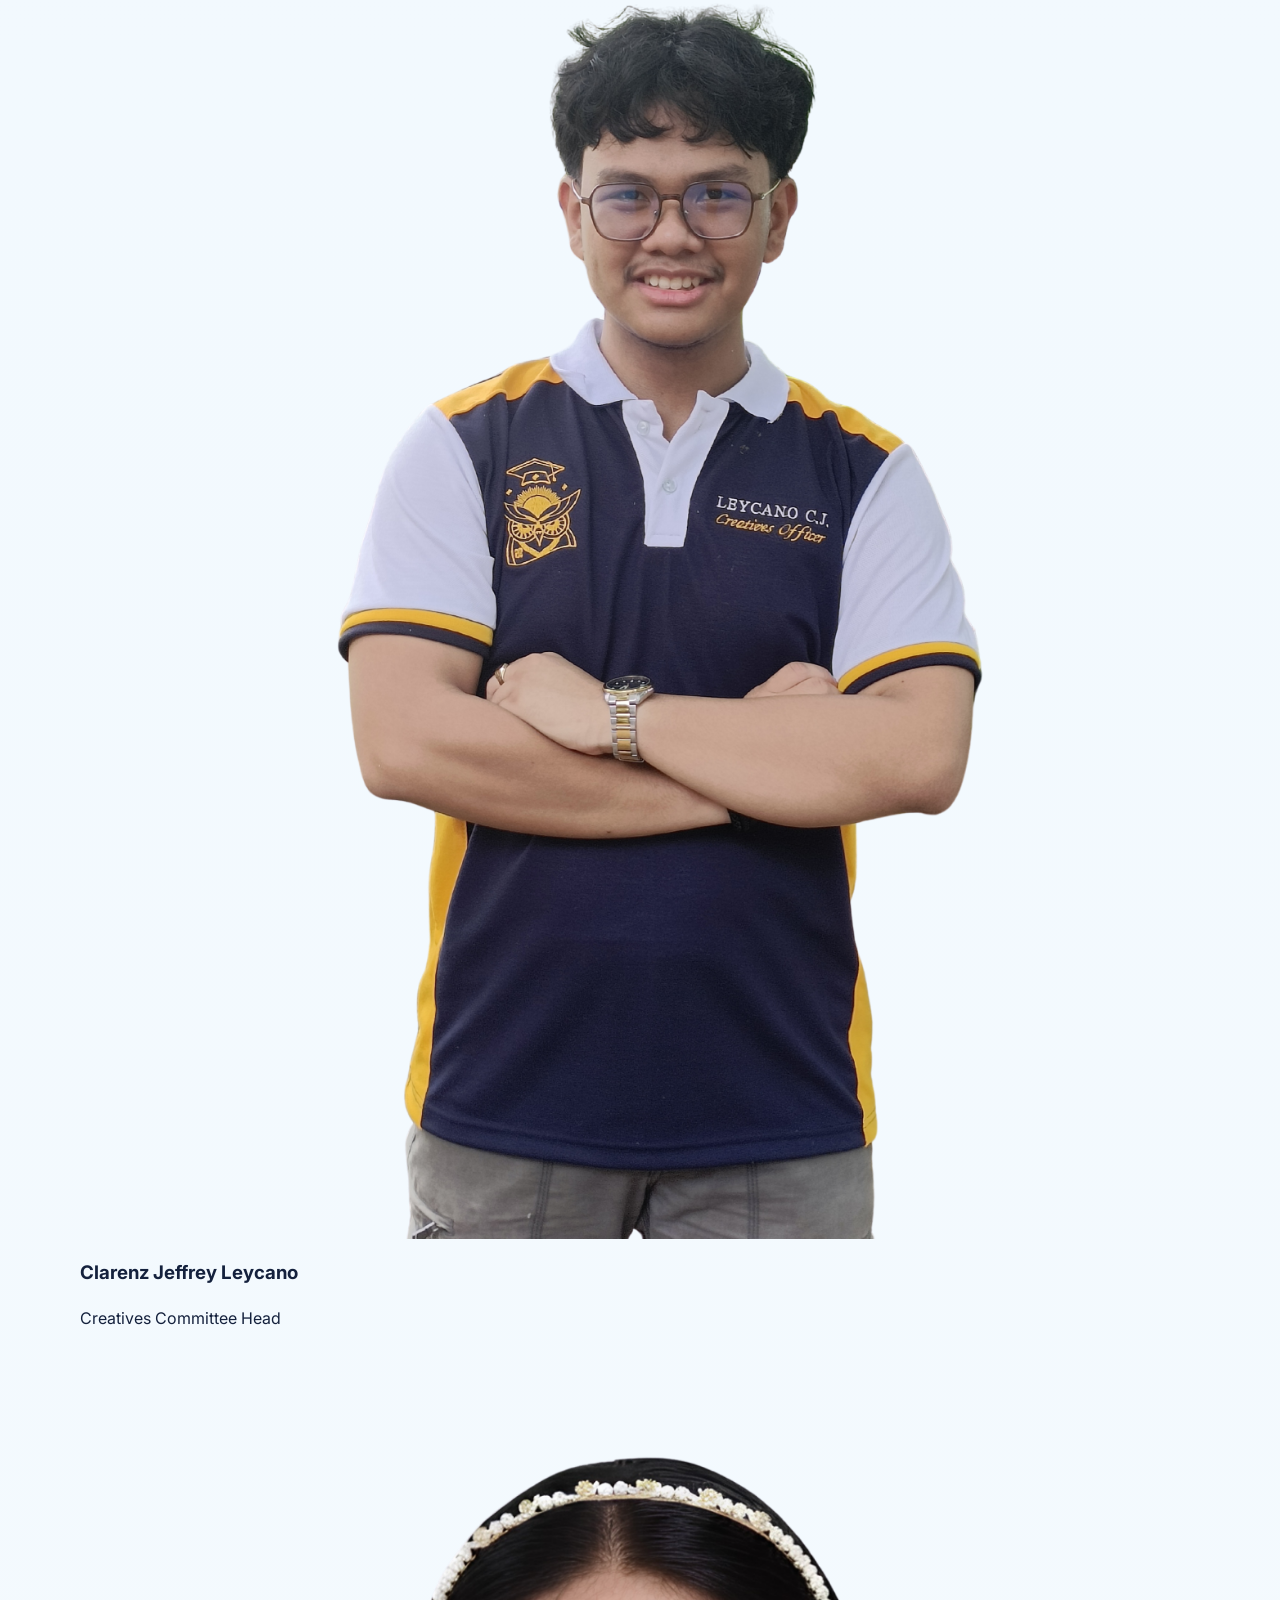
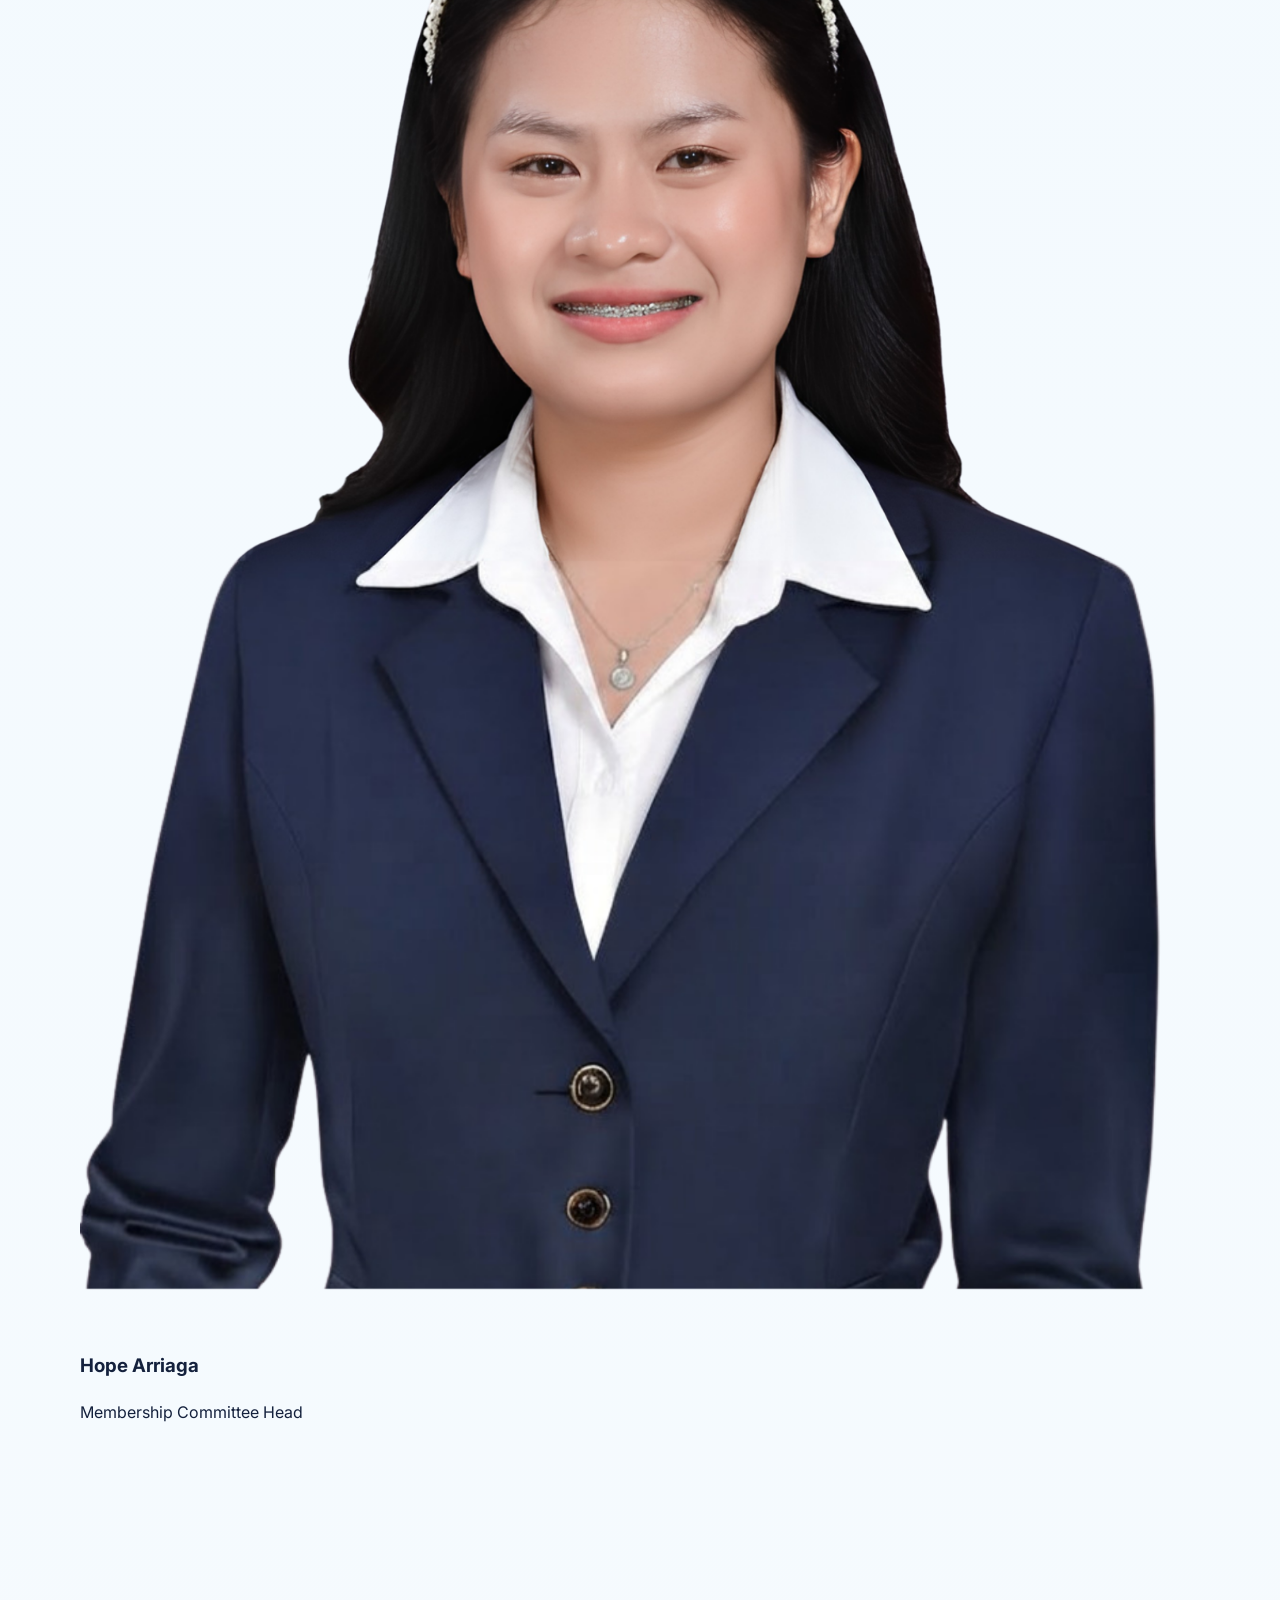
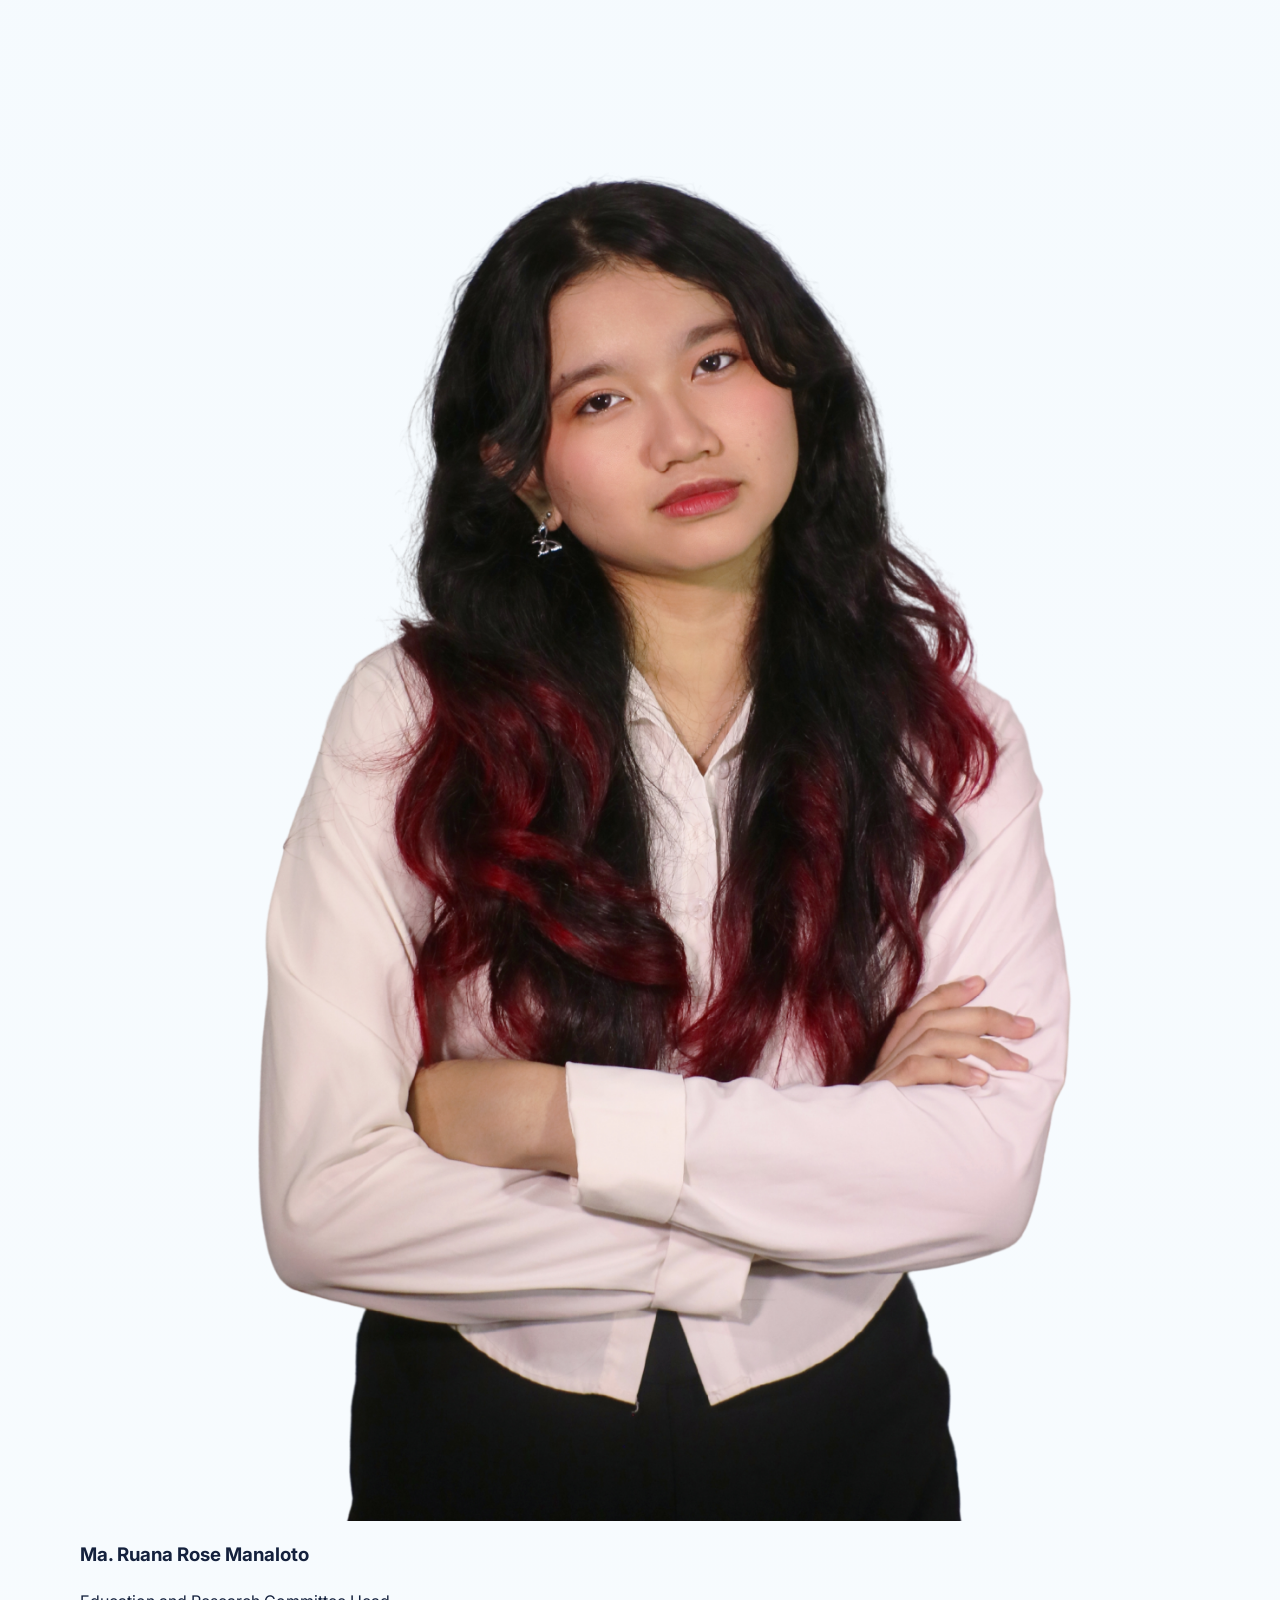
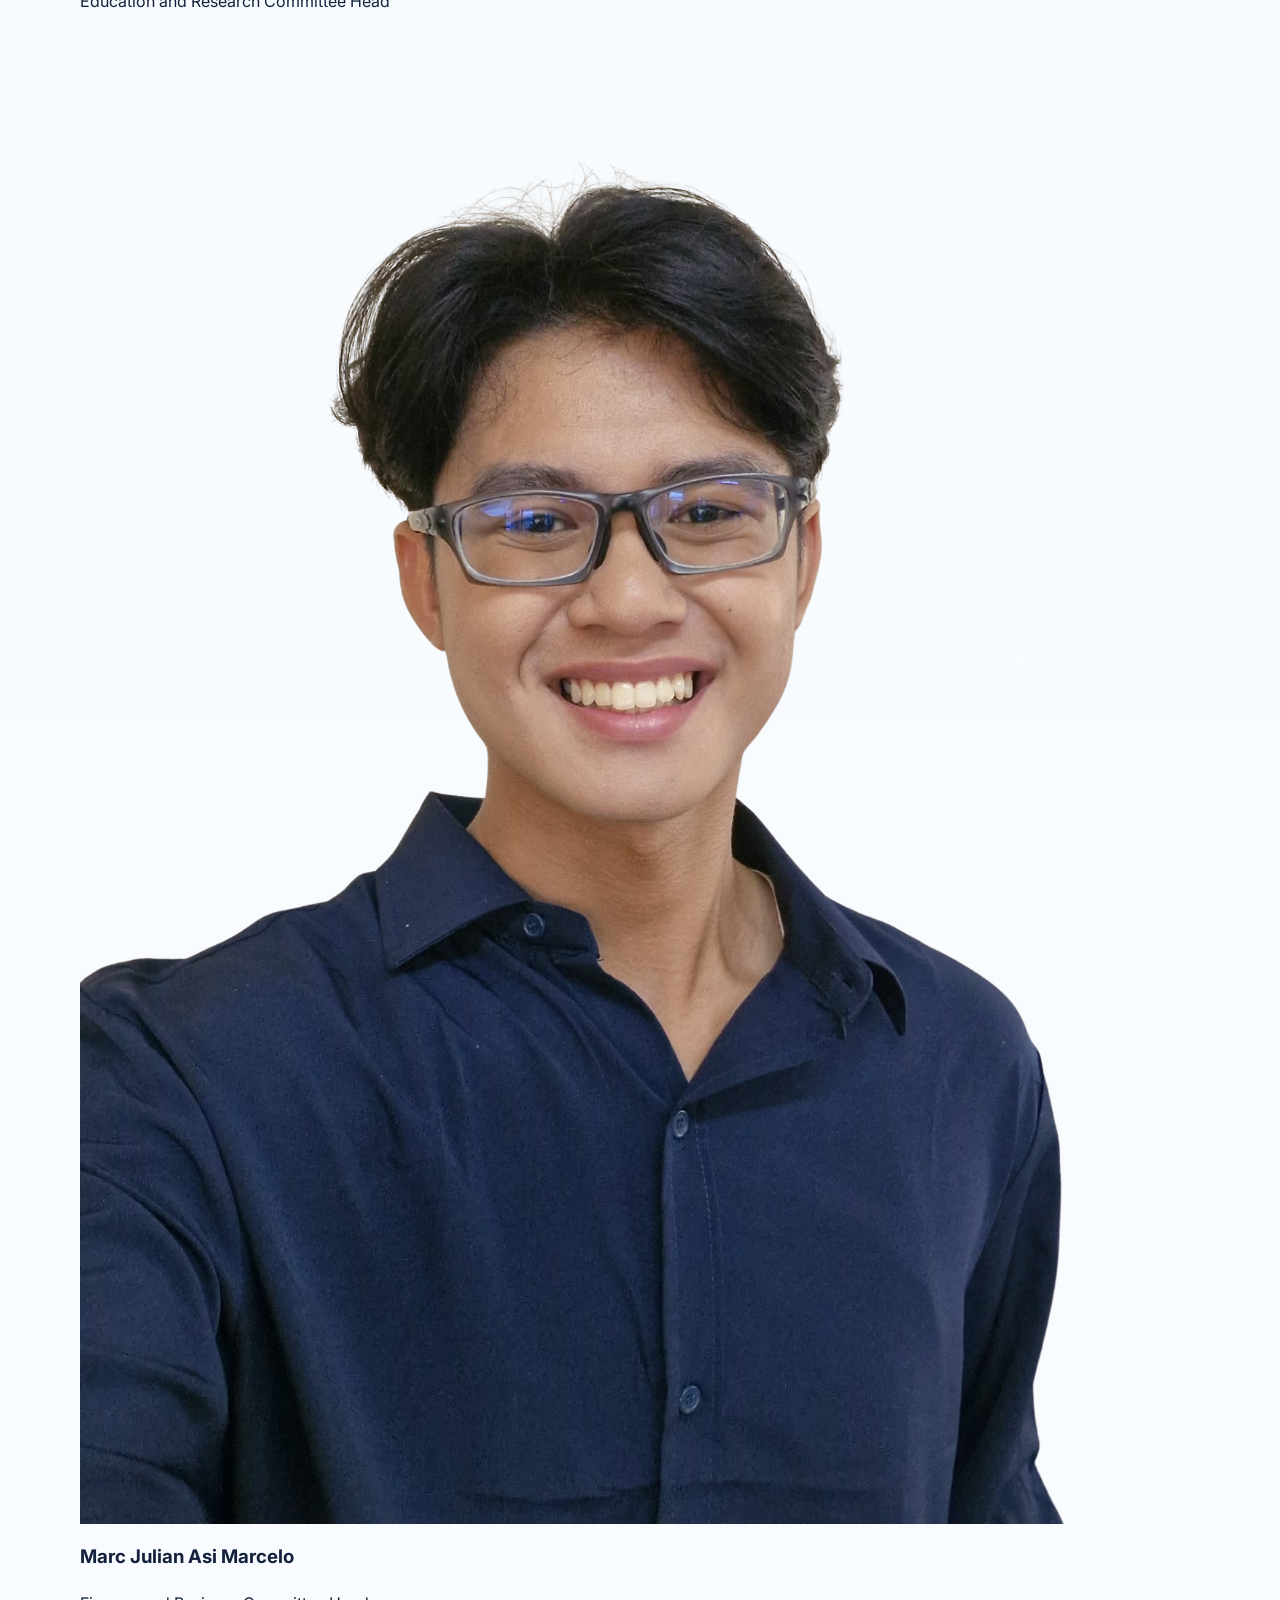
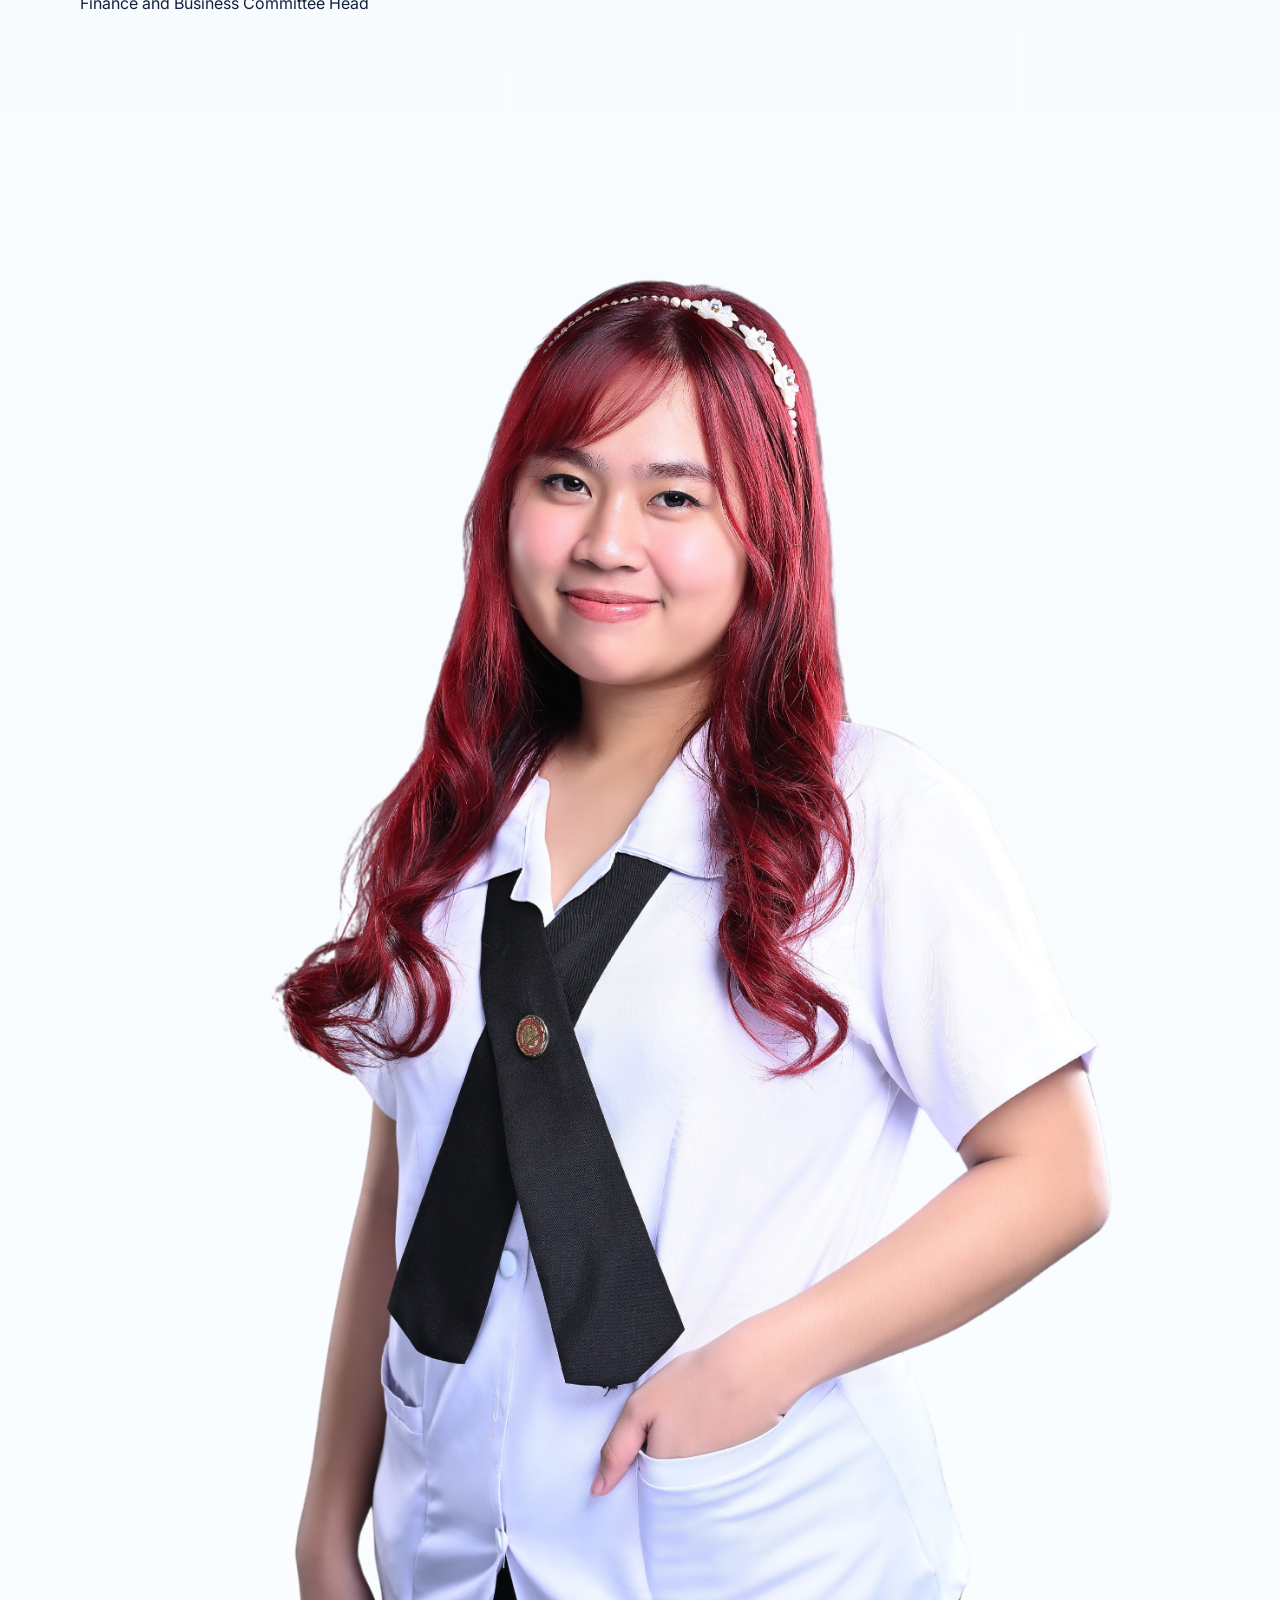
==== commit 6c8e80c9: "Update index.html" ====
--- a/index.html
+++ b/index.html
@@ -17,7 +17,7 @@
         <a href="#top" class="brand" aria-label="DOST SENTRO home">
           <img src="charlie/DOST-SENTRO.png?v=2" alt="DOST SENTRO logo" class="brand-logo" />
           <div>
-            <span class="brand-name">DOST SENTRO</span>
+            <span class="brand-name">DOST SENTRO Region III</span>
             <span class="brand-sub">DOST-SEI Scholars in Central Luzon</span>
           </div>
         </a>
@@ -30,6 +30,7 @@
 
         <nav class="main-nav" aria-label="Main navigation">
           <a href="#about">Who We Are</a>
+          <a href="#officers">Officers</a>
           <a href="#trisko">Project TRISKO</a>
           <a href="#initiatives">Initiatives</a>
           <a href="#pillars">Strategic Pillars</a>
@@ -46,17 +47,17 @@
             <p class="eyebrow">Scholars' Empowered Nationalistic and Tactical Regional Organization</p>
             <h1>From scholarship to leadership. From leadership to service.</h1>
             <p class="lead">
-              SENTRO is the regional organization of DOST-SEI scholars in Central Luzon, united across six provinces
-              and 14 university-based Associations of DOST Scholars to create collective regional impact.
+              SENTRO is the regional organization of DOST-SEI scholars in Central Luzon, united across seven provinces
+              and 13 university-based Associations of DOST Scholars to create collective regional impact.
             </p>
             <div class="hero-actions">
               <a href="#about" class="btn btn-primary">Learn about SENTRO</a>
               <a href="#pillars" class="btn btn-secondary">Our pillars</a>
             </div>
             <ul class="hero-meta" aria-label="Quick facts">
-              <li><strong>6</strong> provinces</li>
+              <li><strong>7</strong> provinces</li>
               <li><strong>872</strong> scholars</li>
-              <li><strong>14</strong> ADS organizations</li>
+              <li><strong>13</strong> ADS organizations</li>
             </ul>
           </div>
 
@@ -70,11 +71,11 @@
             <div class="panel-stats">
               <div>
                 <span>Provinces</span>
-                <strong>6</strong>
+                <strong>7</strong>
               </div>
               <div>
                 <span>ADS groups</span>
-                <strong>14</strong>
+                <strong>13</strong>
               </div>
             </div>
           </div>
@@ -88,11 +89,11 @@
             <span class="stat-label">DOST-SEI scholars</span>
           </div>
           <div>
-            <span class="stat-value">6</span>
+            <span class="stat-value">7</span>
             <span class="stat-label">Central Luzon provinces</span>
           </div>
           <div>
-            <span class="stat-value">14</span>
+            <span class="stat-value">13</span>
             <span class="stat-label">University-based ADS organizations</span>
           </div>
           <div>
@@ -114,7 +115,7 @@
               organization of DOST-SEI scholars in Central Luzon.
             </p>
             <p>
-              Our network spans Aurora, Bataan, Bulacan, Nueva Ecija, Pampanga, and Tarlac, and is powered by 14 university-based
+              Our network spans Aurora, Bataan, Bulacan, Nueva Ecija, Pampanga, Tarlac and Zambales, and is powered by 13 university-based
               Associations of DOST Scholars organizations. These ADS organizations serve as the backbone of SENTRO and provide
               the foundation for coordination, collaboration, and collective impact across institutions.
             </p>
@@ -122,6 +123,115 @@
               Together, we aim to develop scholars who are not only academically capable, but also competent, service-oriented,
               innovative, and future-ready leaders.
             </p>
+          </div>
+        </div>
+      </section>
+
+      <section id="officers" class="section alt-bg">
+        <div class="container">
+          <div class="section-heading">
+            <p class="eyebrow">Leadership</p>
+            <h2>Meet the officers leading the SENTRO Region III.</h2>
+          </div>
+
+          <div class="officer-grid">
+            <article class="officer-card">
+              <img src="charlie/SENTRO Execs Pic/001 LAPUZ, Carl Cyrus - Regional Director.png" alt="Carl Cyrus Lapuz, Regional Director" class="officer-photo" />
+              <h3>Carl Cyrus Lapuz</h3>
+              <p class="officer-role">Regional Director</p>
+            </article>
+            <article class="officer-card">
+              <img src="charlie/SENTRO Execs Pic/002 TABU, Charlie Nicole - Deputy Director for External Affairs.png" alt="Charlie Nicole Tabu, Deputy Director for External Affairs" class="officer-photo" />
+              <h3>Charlie Nicole Tabu</h3>
+              <p class="officer-role">Deputy Director for External Affairs</p>
+            </article>
+            <article class="officer-card">
+              <img src="charlie/SENTRO Execs Pic/003 ORDANIEL, AiraBianca - Deputy Director for Internal Affairs.png" alt="Aira Bianca Ordaniel, Deputy Director for Internal Affairs" class="officer-photo" />
+              <h3>Aira Bianca Ordaniel</h3>
+              <p class="officer-role">Deputy Director for Internal Affairs</p>
+            </article>
+            <article class="officer-card">
+              <img src="charlie/SENTRO Execs Pic/004 ROBEÑOS, Russil Dave - General Secretary.png" alt="Russil Dave Robeños, General Secretary" class="officer-photo" />
+              <h3>Russil Dave Robeños</h3>
+              <p class="officer-role">General Secretary</p>
+            </article>
+            <article class="officer-card">
+              <img src="charlie/SENTRO Execs Pic/005 LEYCANO, Clarenz Jeffrey - Creatives Committee Head.png" alt="Clarenz Jeffrey Leycano, Creatives Committee Head" class="officer-photo" />
+              <h3>Clarenz Jeffrey Leycano</h3>
+              <p class="officer-role">Creatives Committee Head</p>
+            </article>
+            <article class="officer-card">
+              <img src="charlie/SENTRO Execs Pic/006 ARRIAGA, Hope - Membership Committee Head.png" alt="Hope Arriaga, Membership Committee Head" class="officer-photo" />
+              <h3>Hope Arriaga</h3>
+              <p class="officer-role">Membership Committee Head</p>
+            </article>
+            <article class="officer-card">
+              <img src="charlie/SENTRO Execs Pic/007 MANALOTO, Ma. Ruana Rose - Education and Research Committee Head.png" alt="Ma. Ruana Rose Manaloto, Education and Research Committee Head" class="officer-photo" />
+              <h3>Ma. Ruana Rose Manaloto</h3>
+              <p class="officer-role">Education and Research Committee Head</p>
+            </article>
+            <article class="officer-card">
+              <img src="charlie/SENTRO Execs Pic/008 MARCELO, Marc Julian Asi - Finance and Business Committee Head.png" alt="Marc Julian Asi Marcelo, Finance and Business Committee Head" class="officer-photo" />
+              <h3>Marc Julian Asi Marcelo</h3>
+              <p class="officer-role">Finance and Business Committee Head</p>
+            </article>
+            <article class="officer-card">
+              <img src="charlie/SENTRO Execs Pic/009 DE CASTRO, Jehl Christine - Publicity and Media Committee Head.png" alt="Jehl Christine De Castro, Publicity and Media Committee Head" class="officer-photo" />
+              <h3>Jehl Christine De Castro</h3>
+              <p class="officer-role">Publicity and Media Committee Head</p>
+            </article>
+            <article class="officer-card">
+              <img src="charlie/SENTRO Execs Pic/010 ALBA, Kirst Icer - Events and Logistics Committee Head.png" alt="Kirst Icer Alba, Events and Logistics Committee Head" class="officer-photo" />
+              <h3>Kirst Icer Alba</h3>
+              <p class="officer-role">Events and Logistics Committee Head</p>
+            </article>
+          </div>
+        </div>
+      </section>
+
+      <section class="section">
+        <div class="container">
+          <div class="section-heading">
+            <p class="eyebrow">Provincial representatives</p>
+            <h2>Our regional leaders representing each province.</h2>
+          </div>
+
+          <div class="officer-grid provincial-grid">
+            <article class="officer-card">
+              <img src="charlie/SENTRO Execs Pic/Provincial Representatives/001 DE LA CRUZ, Cristine Joy - Bulacan.png" alt="Christine Joy G. De La Cruz, Bulacan representative" class="officer-photo" />
+              <h3>Christine Joy De La Cruz</h3>
+              <p class="officer-role">Bulacan</p>
+            </article>
+            <article class="officer-card">
+              <img src="charlie/SENTRO Execs Pic/Provincial Representatives/002 CAISIP, Prince Mavericks - Tarlac.PNG" alt="Prince Mavericks Caisip, Tarlac representative" class="officer-photo" />
+              <h3>Prince Mavericks Caisip</h3>
+              <p class="officer-role">Tarlac</p>
+            </article>
+            <article class="officer-card">
+              <img src="charlie/SENTRO Execs Pic/Provincial Representatives/003 Labarro, Kylie Nicole - Nueva Ecija.png" alt="Kylie Nicole Labarro, Nueva Ecija representative" class="officer-photo" />
+              <h3>Kylie Nicole Labarro</h3>
+              <p class="officer-role">Nueva Ecija</p>
+            </article>
+            <article class="officer-card">
+              <img src="charlie/SENTRO Execs Pic/Provincial Representatives/004 LAOIT, Marcus Dwayne - Bataan.png" alt="Marcus Dwayne Laoit, Bataan representative" class="officer-photo" />
+              <h3>Marcus Dwayne Laoit</h3>
+              <p class="officer-role">Bataan</p>
+            </article>
+            <article class="officer-card">
+              <img src="charlie/SENTRO Execs Pic/Provincial Representatives/005 SINAMBAN, Lawrence - Pampanga.png" alt="Lawrence Sinamban, Pampanga representative" class="officer-photo" />
+              <h3>Lawrence Sinamban</h3>
+              <p class="officer-role">Pampanga</p>
+            </article>
+            <article class="officer-card">
+              <img src="charlie/SENTRO Execs Pic/Provincial Representatives/006 CASTENCE, James - Aurora.png" alt="James Castence, Aurora representative" class="officer-photo" />
+              <h3>James Castence</h3>
+              <p class="officer-role">Aurora </p>
+            </article>
+            <article class="officer-card">
+              <img src="charlie/SENTRO Execs Pic/Provincial Representatives/007 FAMULARCANO, Joseph Clyde - Zambales.png" alt="Joseph Clyde Famularcano, Zambales representative" class="officer-photo" />
+              <h3>Joseph Clyde Famularcano</h3>
+              <p class="officer-role">Zambales</p>
+            </article>
           </div>
         </div>
       </section>
@@ -160,7 +270,7 @@
         <div class="container">
           <div class="section-heading">
             <p class="eyebrow">What we have accomplished</p>
-            <h2>SENTRO transforms scholarship into service.</h2>
+            <h2>What we know. We carry. We give back.</h2>
           </div>
 
           <div class="card-grid three-up">
@@ -248,23 +358,23 @@
           </div>
 
           <div class="card-grid four-up">
-            <article class="leader-card">
-              <div class="avatar avatar-one">4</div>
+            <article class="leader-card sdg-card">
+              <img src="charlie/SDG/SDG 04.jpg" alt="SDG 4 Quality Education" class="sdg-image" />
               <h3>SDG 4</h3>
               <p>Quality Education</p>
             </article>
-            <article class="leader-card">
-              <div class="avatar avatar-two">11</div>
+            <article class="leader-card sdg-card">
+              <img src="charlie/SDG/SDG 11.jpg" alt="SDG 11 Sustainable Cities and Communities" class="sdg-image" />
               <h3>SDG 11</h3>
               <p>Sustainable Cities and Communities</p>
             </article>
-            <article class="leader-card">
-              <div class="avatar avatar-three">13</div>
+            <article class="leader-card sdg-card">
+              <img src="charlie/SDG/SDG 13.jpg" alt="SDG 13 Climate Action" class="sdg-image" />
               <h3>SDG 13</h3>
               <p>Climate Action</p>
             </article>
-            <article class="leader-card">
-              <div class="avatar avatar-four">17</div>
+            <article class="leader-card sdg-card">
+              <img src="charlie/SDG/SDG 17.jpg" alt="SDG 17 Partnerships for the Goals" class="sdg-image" />
               <h3>SDG 17</h3>
               <p>Partnerships for the Goals</p>
             </article>
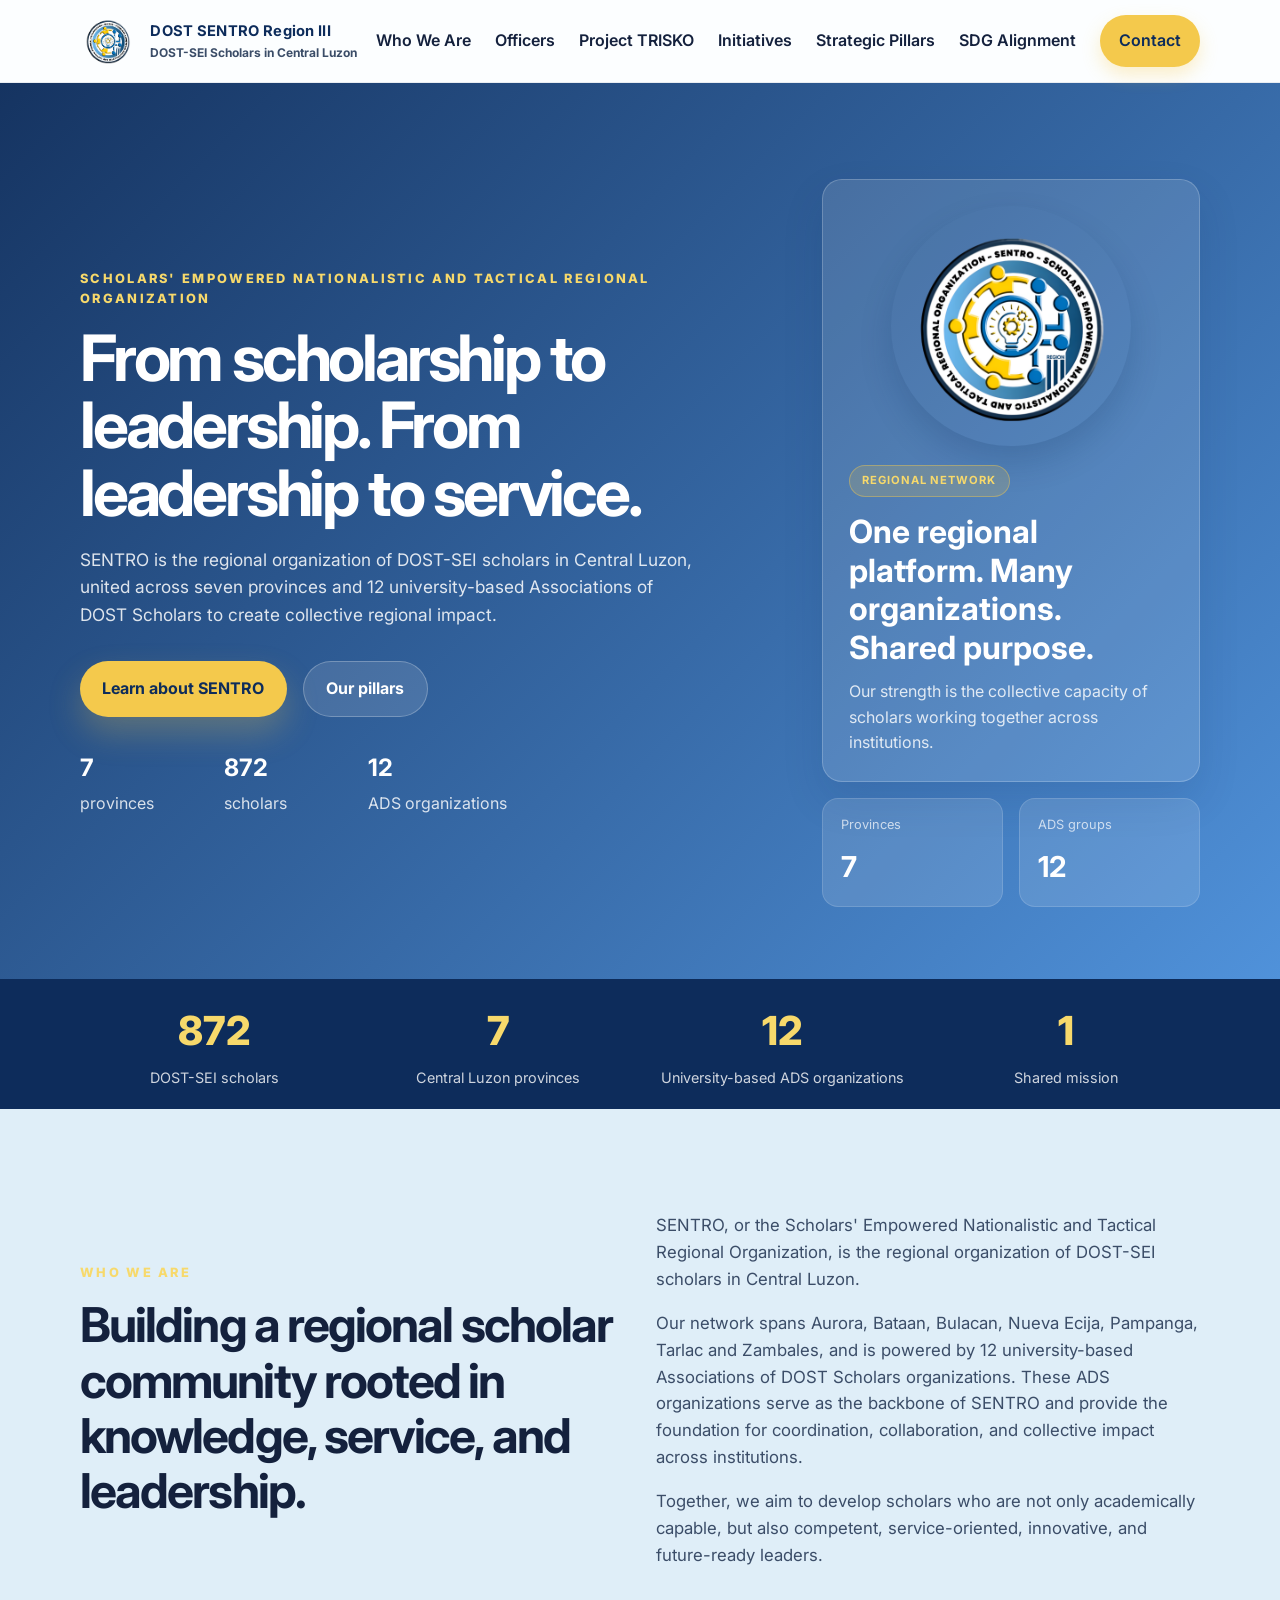
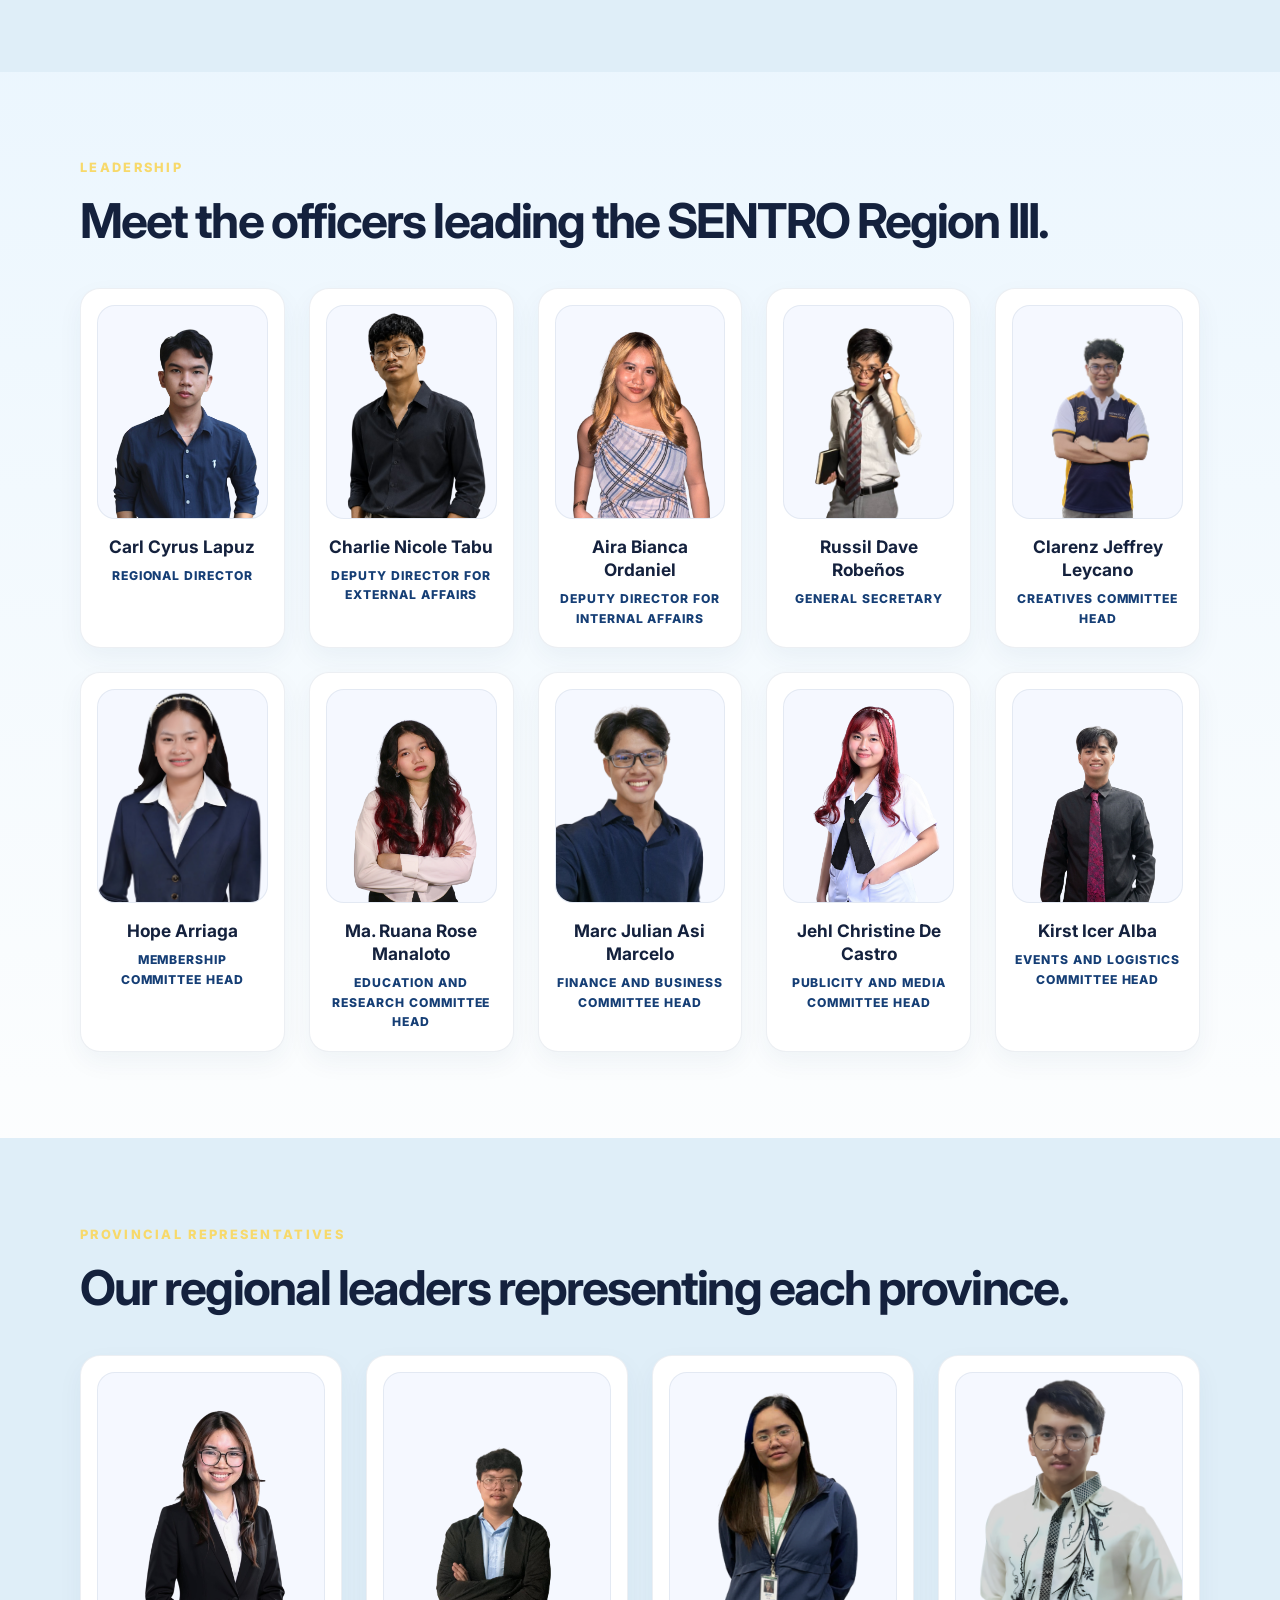
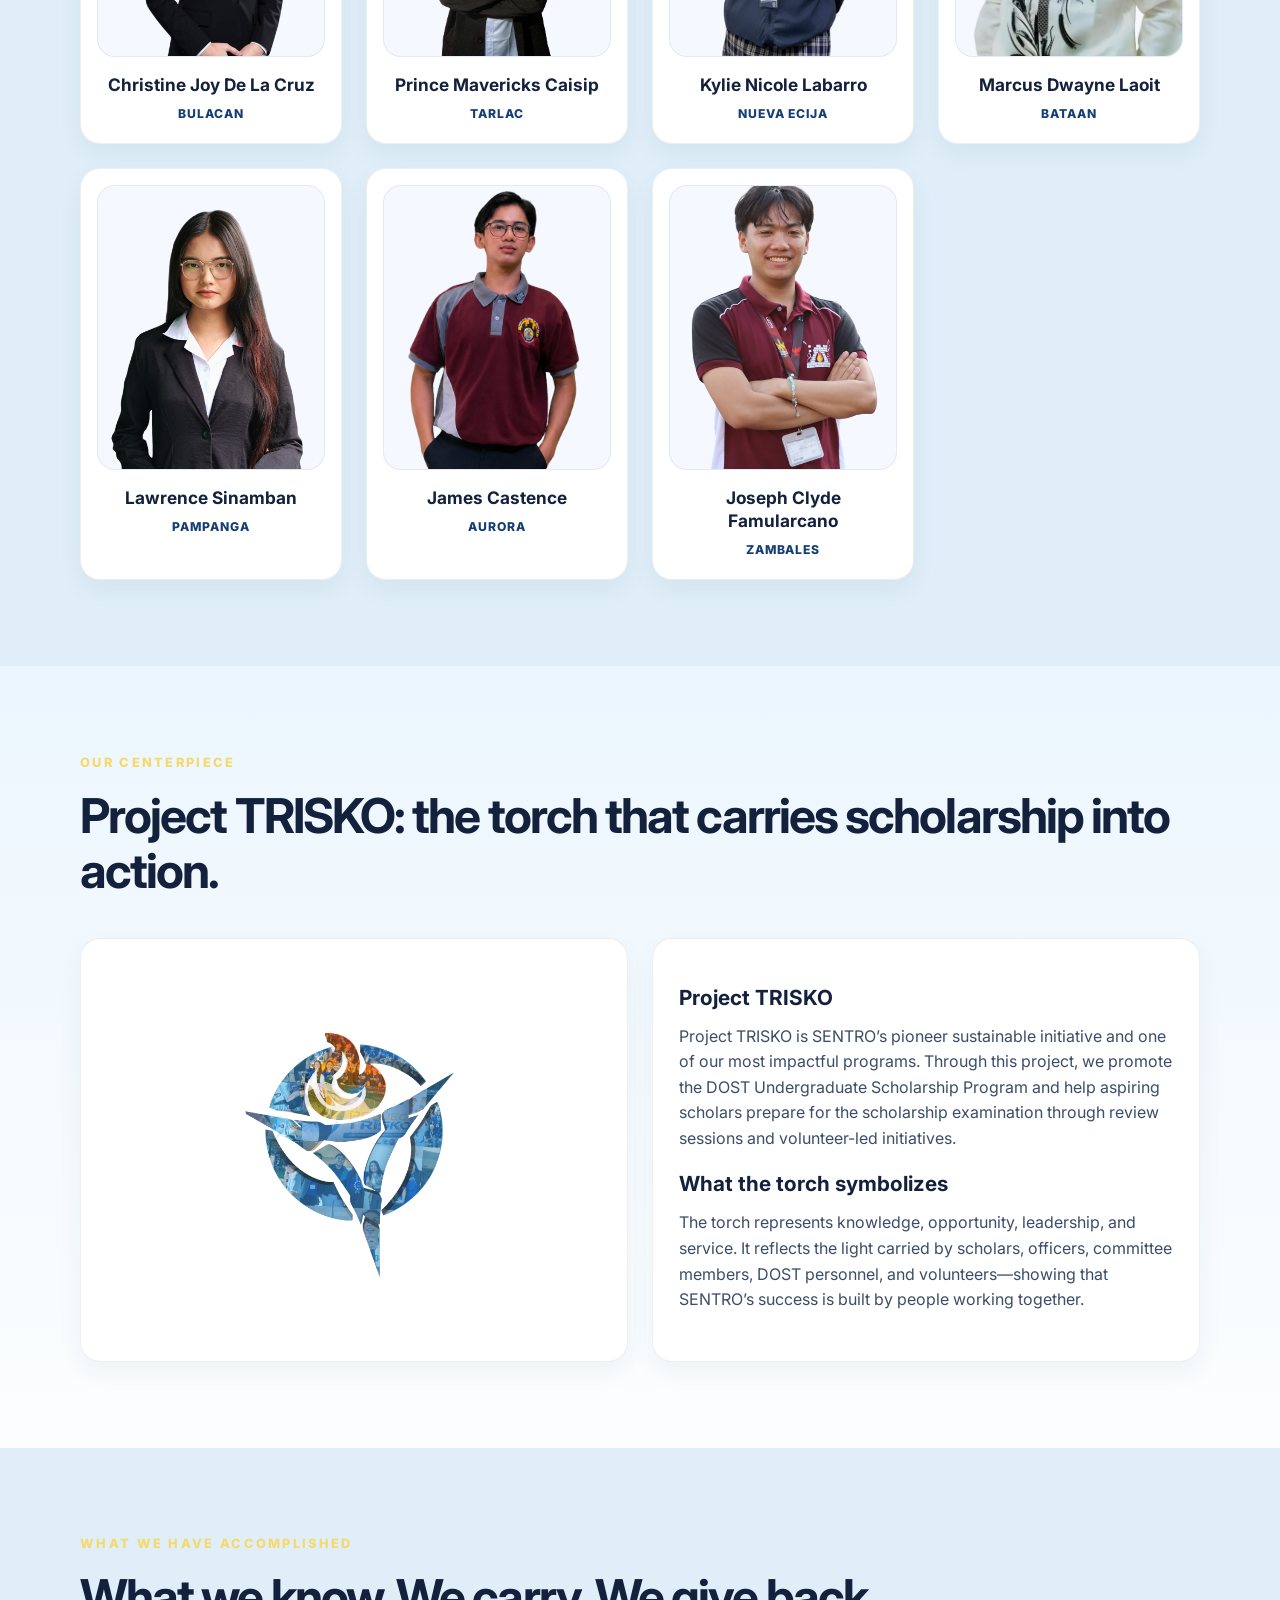
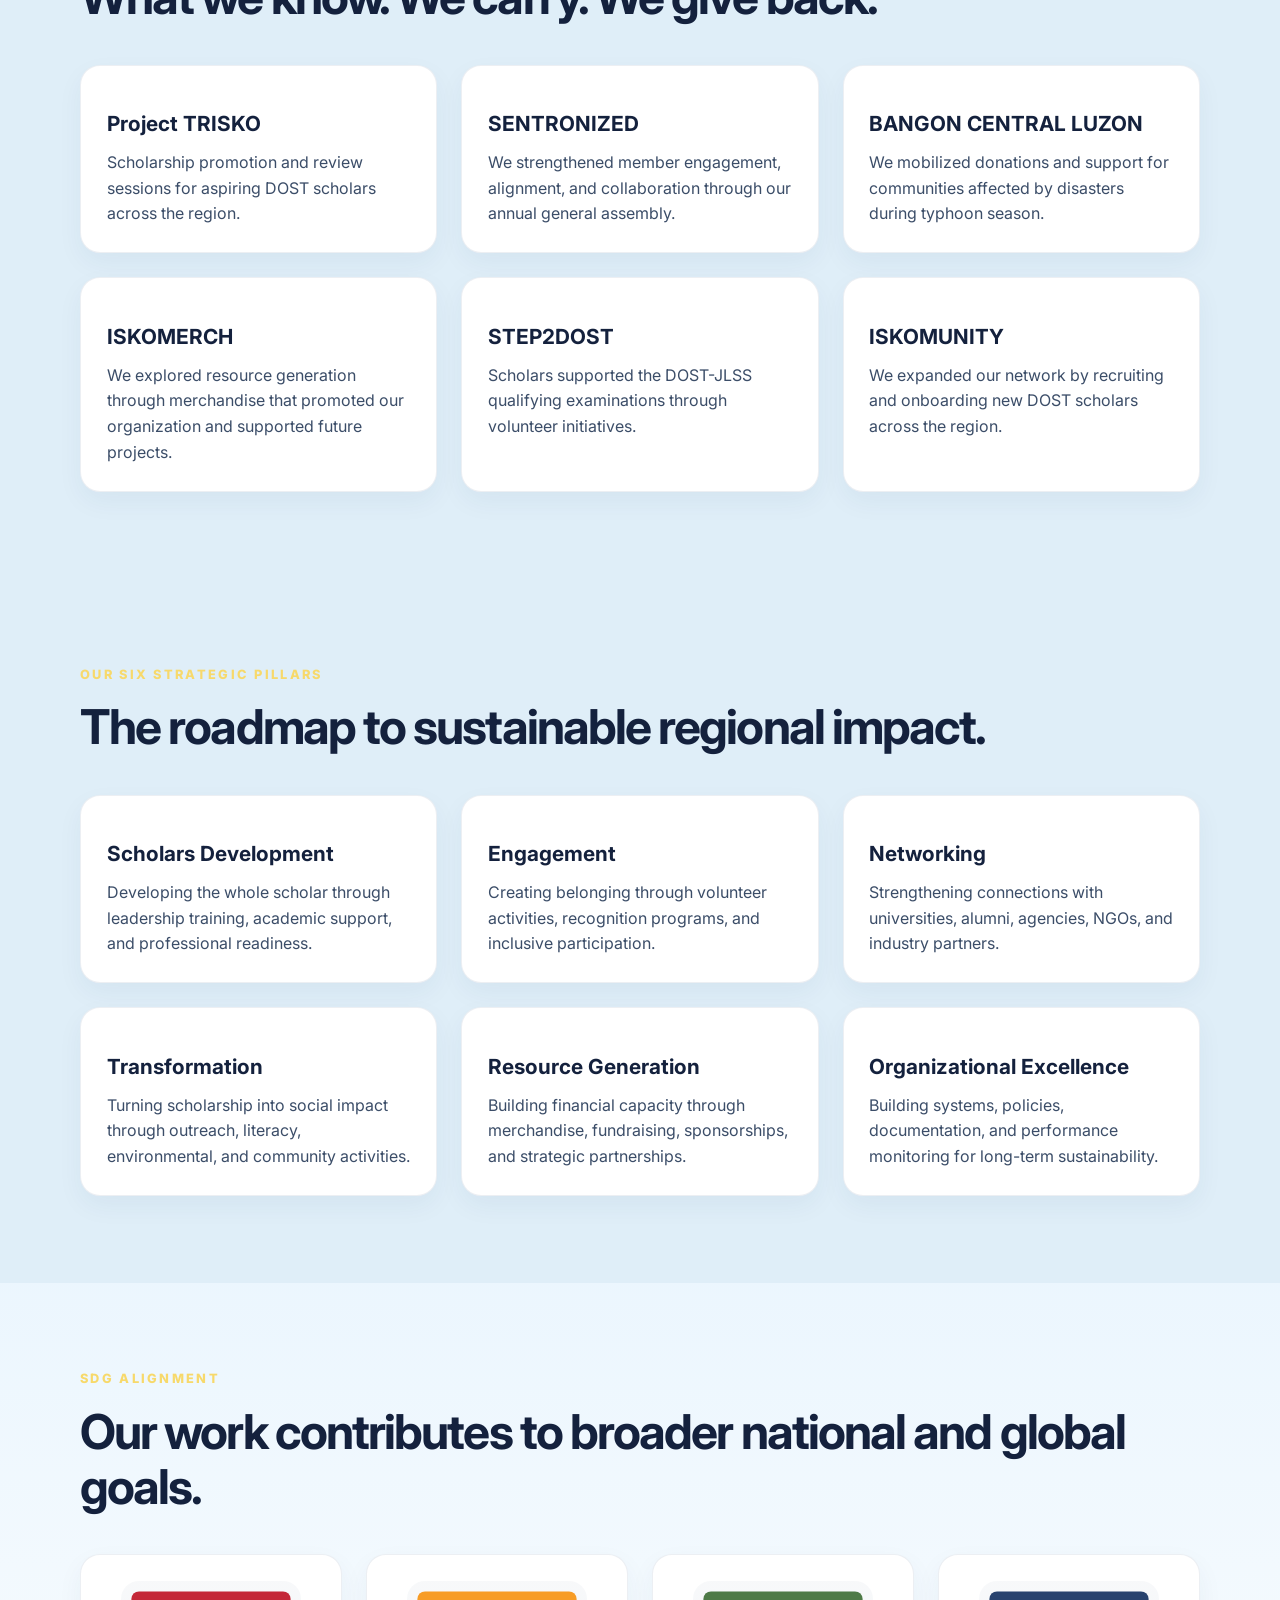
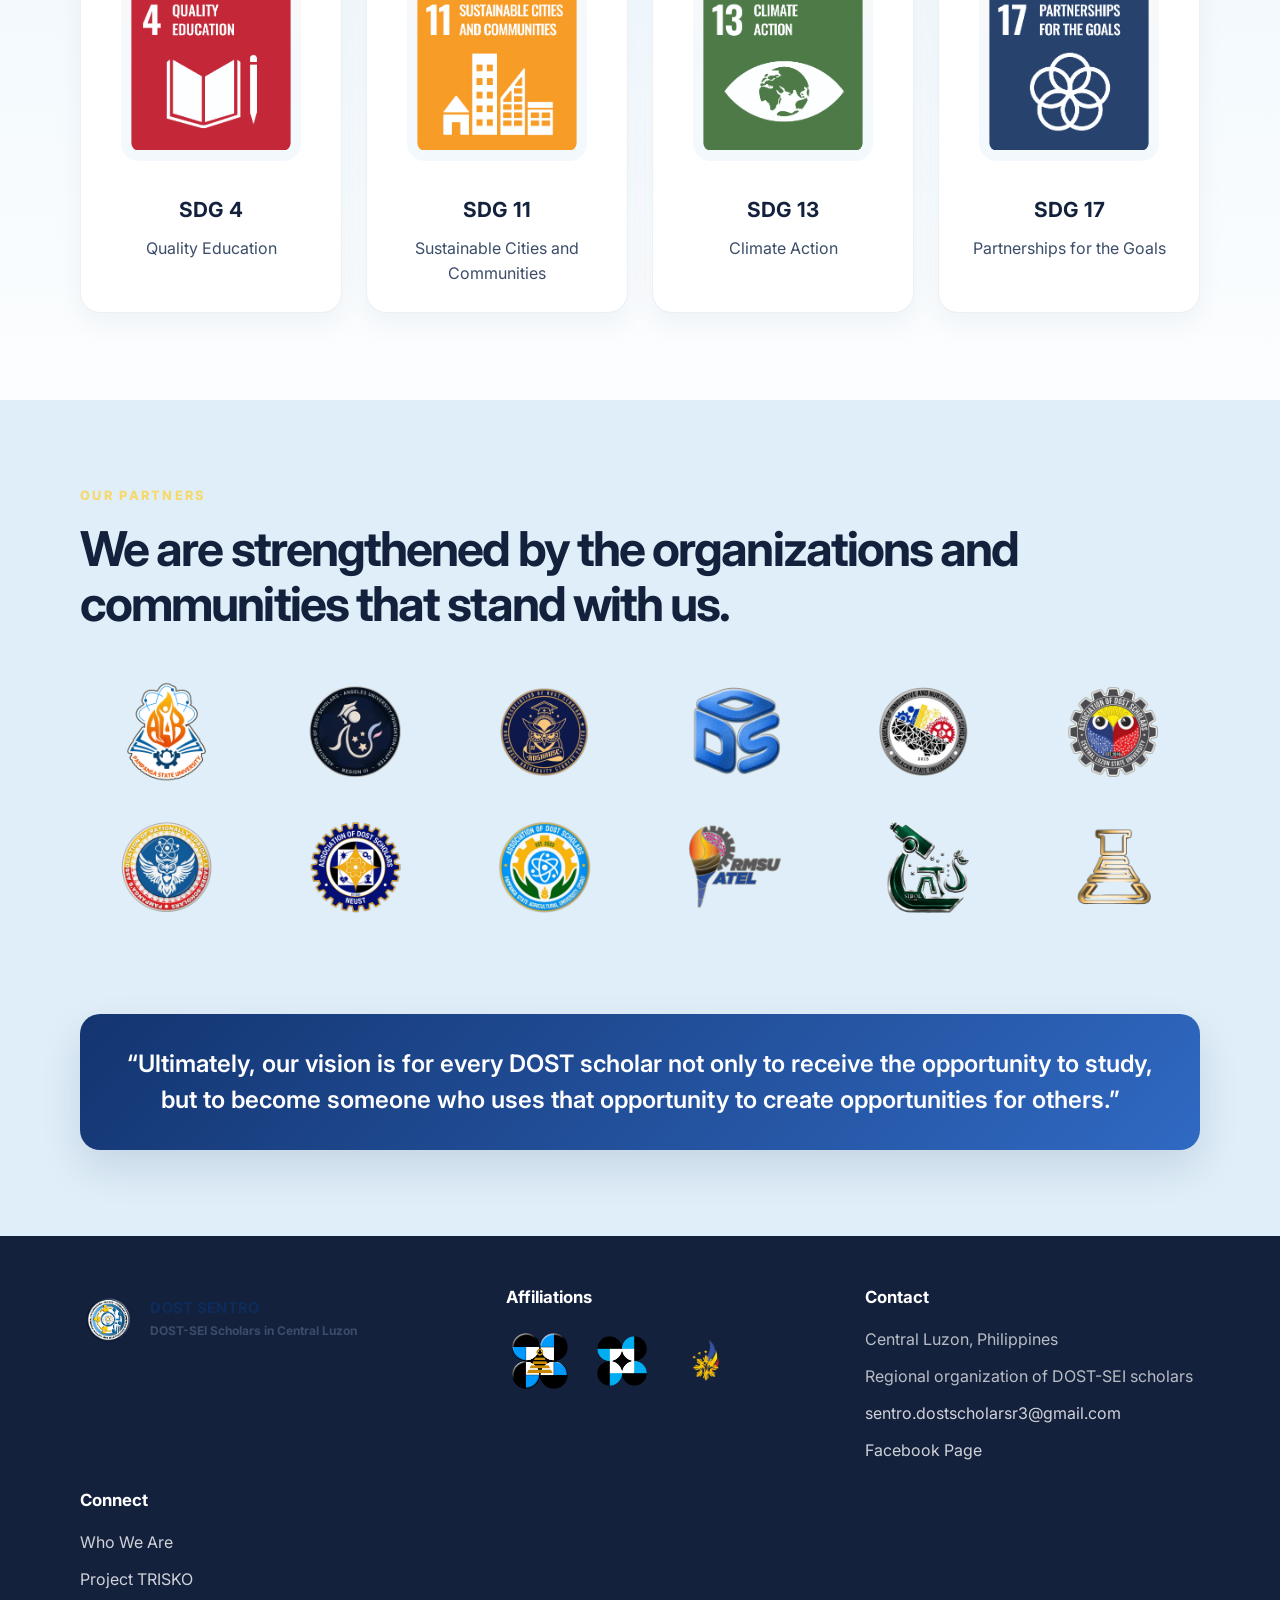
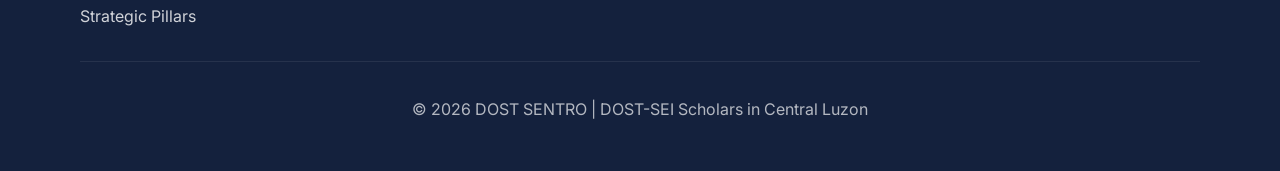
==== commit 7e2d0c35: "Update index.html" ====
--- a/index.html
+++ b/index.html
@@ -48,7 +48,7 @@
             <h1>From scholarship to leadership. From leadership to service.</h1>
             <p class="lead">
               SENTRO is the regional organization of DOST-SEI scholars in Central Luzon, united across seven provinces
-              and 13 university-based Associations of DOST Scholars to create collective regional impact.
+              and 12 university-based Associations of DOST Scholars to create collective regional impact.
             </p>
             <div class="hero-actions">
               <a href="#about" class="btn btn-primary">Learn about SENTRO</a>
@@ -57,7 +57,7 @@
             <ul class="hero-meta" aria-label="Quick facts">
               <li><strong>7</strong> provinces</li>
               <li><strong>872</strong> scholars</li>
-              <li><strong>13</strong> ADS organizations</li>
+              <li><strong>12</strong> ADS organizations</li>
             </ul>
           </div>
 
@@ -75,7 +75,7 @@
               </div>
               <div>
                 <span>ADS groups</span>
-                <strong>13</strong>
+                <strong>12</strong>
               </div>
             </div>
           </div>
@@ -93,7 +93,7 @@
             <span class="stat-label">Central Luzon provinces</span>
           </div>
           <div>
-            <span class="stat-value">13</span>
+            <span class="stat-value">12</span>
             <span class="stat-label">University-based ADS organizations</span>
           </div>
           <div>
@@ -115,7 +115,7 @@
               organization of DOST-SEI scholars in Central Luzon.
             </p>
             <p>
-              Our network spans Aurora, Bataan, Bulacan, Nueva Ecija, Pampanga, Tarlac and Zambales, and is powered by 13 university-based
+              Our network spans Aurora, Bataan, Bulacan, Nueva Ecija, Pampanga, Tarlac and Zambales, and is powered by 12 university-based
               Associations of DOST Scholars organizations. These ADS organizations serve as the backbone of SENTRO and provide
               the foundation for coordination, collaboration, and collective impact across institutions.
             </p>
@@ -246,15 +246,15 @@
           <div class="card-grid two-up-featured">
             <article class="info-card feature-card">
               <img src="charlie/Trisko.png?v=2" alt="Project TRISKO logo" class="feature-logo" />
+              </p>
+            </article>
+            <article class="info-card feature-card">
               <h3>Project TRISKO</h3>
               <p>
                 Project TRISKO is SENTRO’s pioneer sustainable initiative and one of our most impactful programs.
                 Through this project, we promote the DOST Undergraduate Scholarship Program and help aspiring scholars
                 prepare for the scholarship examination through review sessions and volunteer-led initiatives.
               </p>
-            </article>
-            <article class="info-card feature-card">
-              <div class="icon-wrap">⚑</div>
               <h3>What the torch symbolizes</h3>
               <p>
                 The torch represents knowledge, opportunity, leadership, and service. It reflects the light carried by
@@ -275,32 +275,26 @@
 
           <div class="card-grid three-up">
             <article class="info-card">
-              <div class="icon-wrap">01</div>
               <h3>Project TRISKO</h3>
               <p>Scholarship promotion and review sessions for aspiring DOST scholars across the region.</p>
             </article>
             <article class="info-card">
-              <div class="icon-wrap">02</div>
               <h3>SENTRONIZED</h3>
               <p>We strengthened member engagement, alignment, and collaboration through our annual general assembly.</p>
             </article>
             <article class="info-card">
-              <div class="icon-wrap">03</div>
               <h3>BANGON CENTRAL LUZON</h3>
               <p>We mobilized donations and support for communities affected by disasters during typhoon season.</p>
             </article>
             <article class="info-card">
-              <div class="icon-wrap">04</div>
               <h3>ISKOMERCH</h3>
               <p>We explored resource generation through merchandise that promoted our organization and supported future projects.</p>
             </article>
             <article class="info-card">
-              <div class="icon-wrap">05</div>
               <h3>STEP2DOST</h3>
               <p>Scholars supported the DOST-JLSS qualifying examinations through volunteer initiatives.</p>
             </article>
             <article class="info-card">
-              <div class="icon-wrap">06</div>
               <h3>ISKOMUNITY</h3>
               <p>We expanded our network by recruiting and onboarding new DOST scholars across the region.</p>
             </article>
@@ -317,32 +311,26 @@
 
           <div class="card-grid three-up">
             <article class="info-card">
-              <div class="icon-wrap">1</div>
               <h3>Scholars Development</h3>
               <p>Developing the whole scholar through leadership training, academic support, and professional readiness.</p>
             </article>
             <article class="info-card">
-              <div class="icon-wrap">2</div>
               <h3>Engagement</h3>
               <p>Creating belonging through volunteer activities, recognition programs, and inclusive participation.</p>
             </article>
             <article class="info-card">
-              <div class="icon-wrap">3</div>
               <h3>Networking</h3>
               <p>Strengthening connections with universities, alumni, agencies, NGOs, and industry partners.</p>
             </article>
             <article class="info-card">
-              <div class="icon-wrap">4</div>
               <h3>Transformation</h3>
               <p>Turning scholarship into social impact through outreach, literacy, environmental, and community activities.</p>
             </article>
             <article class="info-card">
-              <div class="icon-wrap">5</div>
               <h3>Resource Generation</h3>
               <p>Building financial capacity through merchandise, fundraising, sponsorships, and strategic partnerships.</p>
             </article>
             <article class="info-card">
-              <div class="icon-wrap">6</div>
               <h3>Organizational Excellence</h3>
               <p>Building systems, policies, documentation, and performance monitoring for long-term sustainability.</p>
             </article>
@@ -390,18 +378,18 @@
           </div>
 
           <div class="partners-grid" aria-label="Partner logos">
-            <img src="charlie/1.png?v=2" alt="Partner 1" />
-            <img src="charlie/2.png?v=2" alt="Partner 2" />
-            <img src="charlie/3.png?v=2" alt="Partner 3" />
-            <img src="charlie/4.png?v=2" alt="Partner 4" />
-            <img src="charlie/5.png?v=2" alt="Partner 5" />
-            <img src="charlie/6.png?v=2" alt="Partner 6" />
-            <img src="charlie/7.png?v=2" alt="Partner 7" />
-            <img src="charlie/8.png?v=2" alt="Partner 8" />
-            <img src="charlie/9.png?v=2" alt="Partner 9" />
-            <img src="charlie/10.png?v=2" alt="Partner 10" />
-            <img src="charlie/11.png?v=2" alt="Partner 11" />
-            <img src="charlie/12.png?v=2" alt="Partner 12" />
+            <img src="charlie/01 ALAB Pamp State U.png?v=2" alt="Partner 1" />
+            <img src="charlie/02 ADS-AC.png?v=2" alt="Partner 2" />
+            <img src="charlie/03 ADS-HAUSC.png?v=2" alt="Partner 3" />
+            <img src="charlie/04 BPSU-DOS.png?v=2" alt="Partner 4" />
+            <img src="charlie/05 BulSU-MINDS.png?v=2" alt="Partner 5" />
+            <img src="charlie/06 CLSU-ADS.png?v=2" alt="Partner 6" />
+            <img src="charlie/07 DOST-PARUL.png?v=2" alt="Partner 7" />
+            <img src="charlie/08 NEUST-ADS.png?v=2" alt="Partner 8" />
+            <img src="charlie/09 PSAU-ADS.png?v=2" alt="Partner 9" />
+            <img src="charlie/10 PRMSU-PATEL.png?v=2" alt="Partner 10" />
+            <img src="charlie/11 TAU-SIBOL.png?v=2" alt="Partner 11" />
+            <img src="charlie/12 TSU-ADS.png?v=2" alt="Partner 12" />
           </div>
         </div>
       </section>
--- a/styles.css
+++ b/styles.css
@@ -405,6 +405,51 @@
   grid-template-columns: repeat(4, minmax(0, 1fr));
 }
 
+.officer-grid {
+  display: grid;
+  grid-template-columns: repeat(5, minmax(0, 1fr));
+  gap: 1.5rem;
+  margin-top: 2.5rem;
+}
+
+.provincial-grid {
+  grid-template-columns: repeat(4, minmax(0, 1fr));
+}
+
+.officer-card {
+  background: var(--white);
+  border: 1px solid rgba(13, 55, 108, 0.08);
+  border-radius: var(--radius);
+  padding: 1rem 1rem 1.2rem;
+  box-shadow: 0 10px 26px rgba(17, 52, 96, 0.05);
+  text-align: center;
+}
+
+.officer-photo {
+  width: 100%;
+  aspect-ratio: 4 / 5;
+  object-fit: cover;
+  border-radius: 18px;
+  border: 1px solid rgba(13, 55, 108, 0.08);
+  background: #f5f8ff;
+  margin-bottom: 1rem;
+}
+
+.officer-card h3 {
+  margin: 0 0 0.5rem;
+  font-size: 1.08rem;
+  line-height: 1.35;
+}
+
+.officer-role {
+  margin: 0;
+  color: var(--blue-800);
+  font-size: 0.76rem;
+  font-weight: 800;
+  letter-spacing: 0.08em;
+  text-transform: uppercase;
+}
+
 .feature-card {
   min-height: 100%;
 }
@@ -478,6 +523,25 @@
   font-weight: 800;
   color: var(--white);
   margin-bottom: 1rem;
+}
+
+.sdg-card {
+  display: flex;
+  flex-direction: column;
+  align-items: center;
+  text-align: center;
+}
+
+.sdg-image {
+  width: 100%;
+  max-width: 180px;
+  height: auto;
+  min-height: 140px;
+  object-fit: contain;
+  border-radius: 18px;
+  margin: 0 auto 1rem;
+  background: linear-gradient(180deg, rgba(13, 44, 91, 0.03), rgba(91, 176, 229, 0.08));
+  padding: 0.65rem;
 }
 
 .avatar-one { background: linear-gradient(135deg, var(--blue-800), var(--blue-500)); }
@@ -618,6 +682,7 @@
   .three-up,
   .two-up-featured,
   .four-up,
+  .officer-grid,
   .news-grid,
   .footer-grid {
     grid-template-columns: 1fr 1fr;
@@ -664,6 +729,7 @@
   .three-up,
   .two-up-featured,
   .four-up,
+  .officer-grid,
   .news-grid,
   .footer-grid,
   .split-layout,
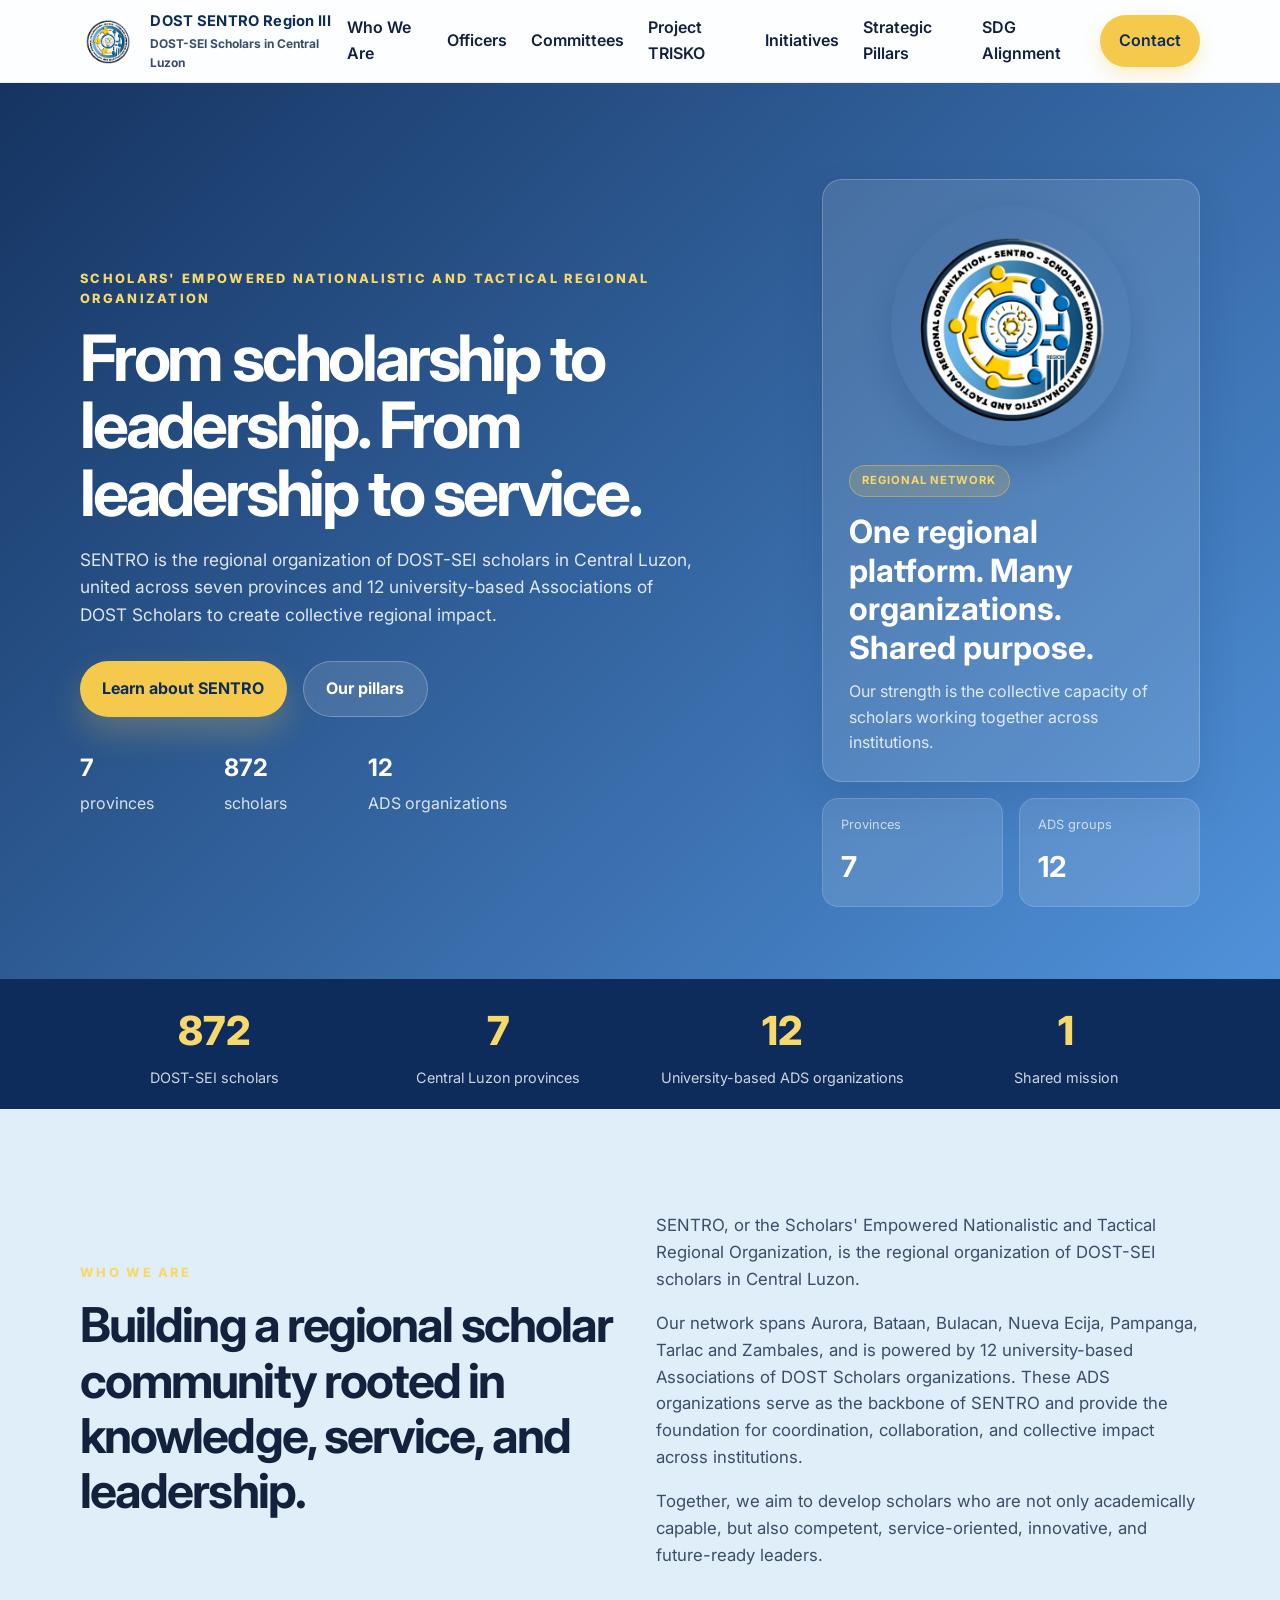
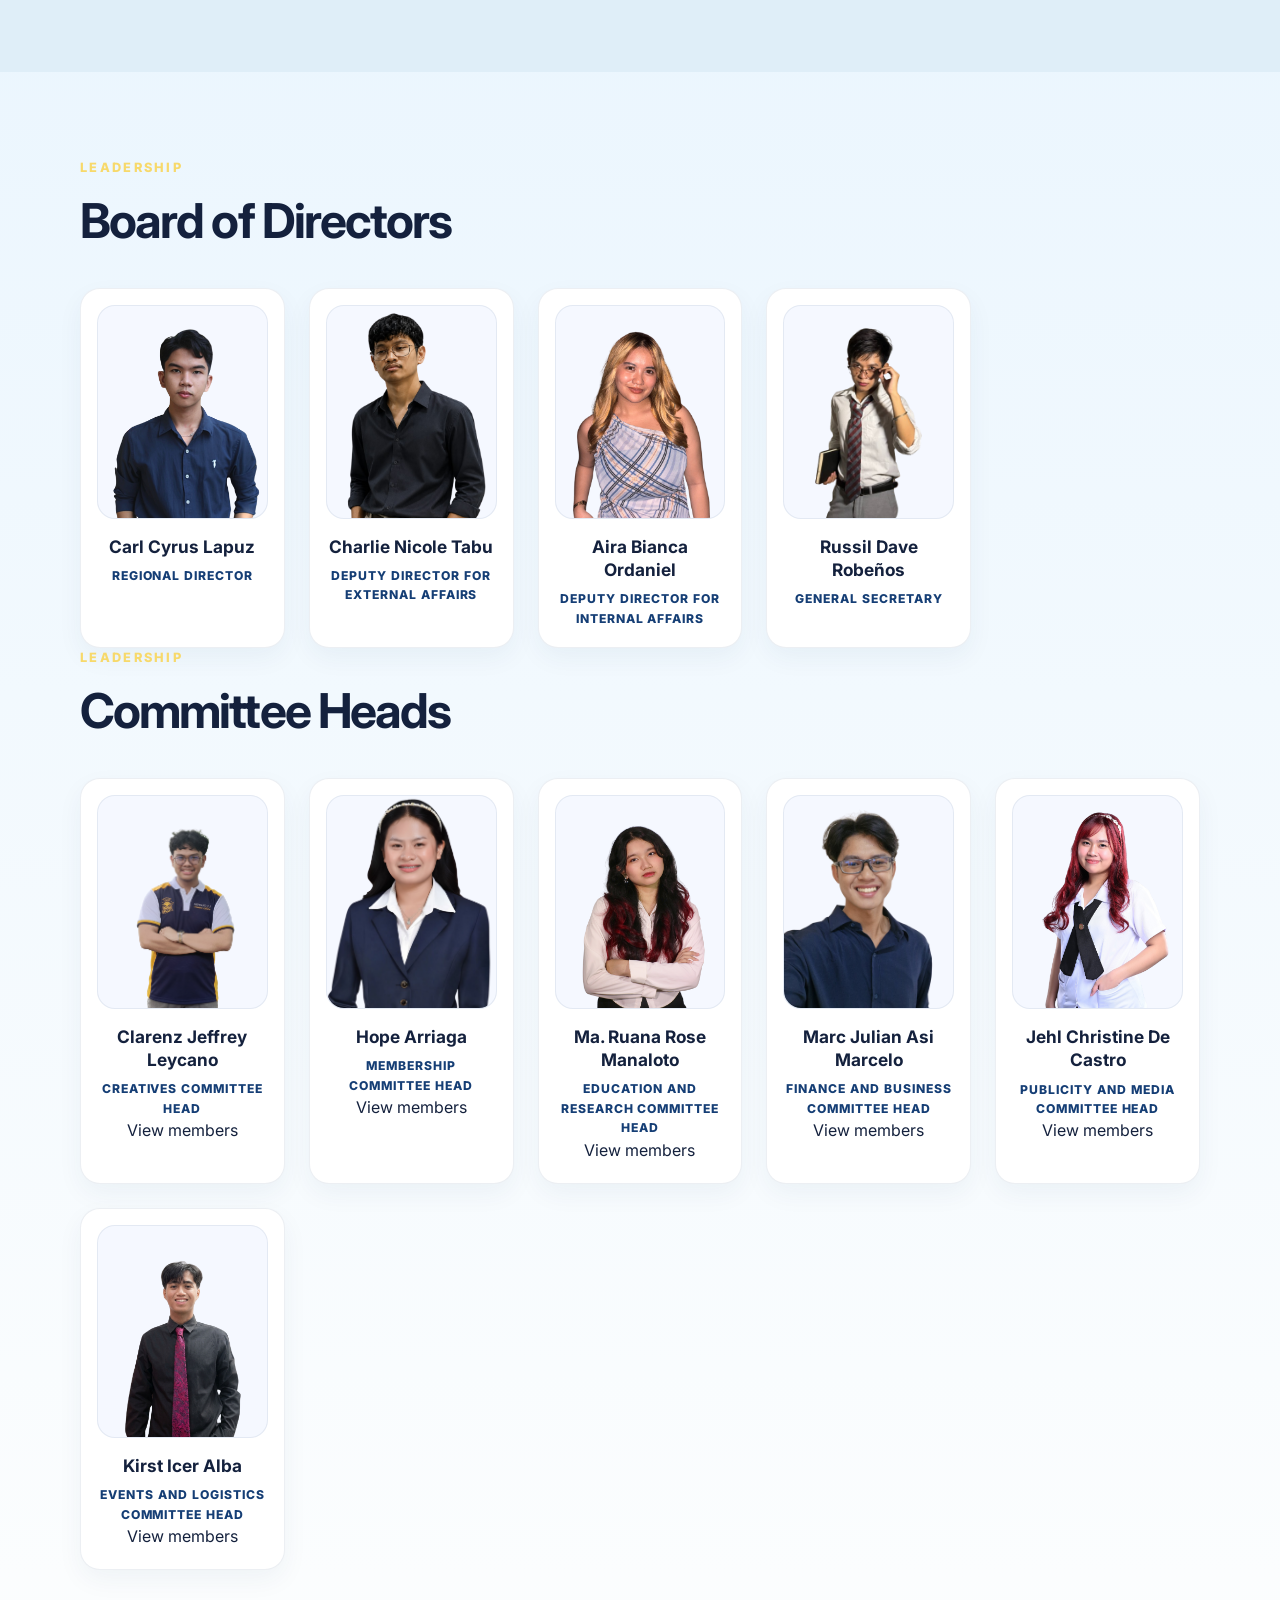
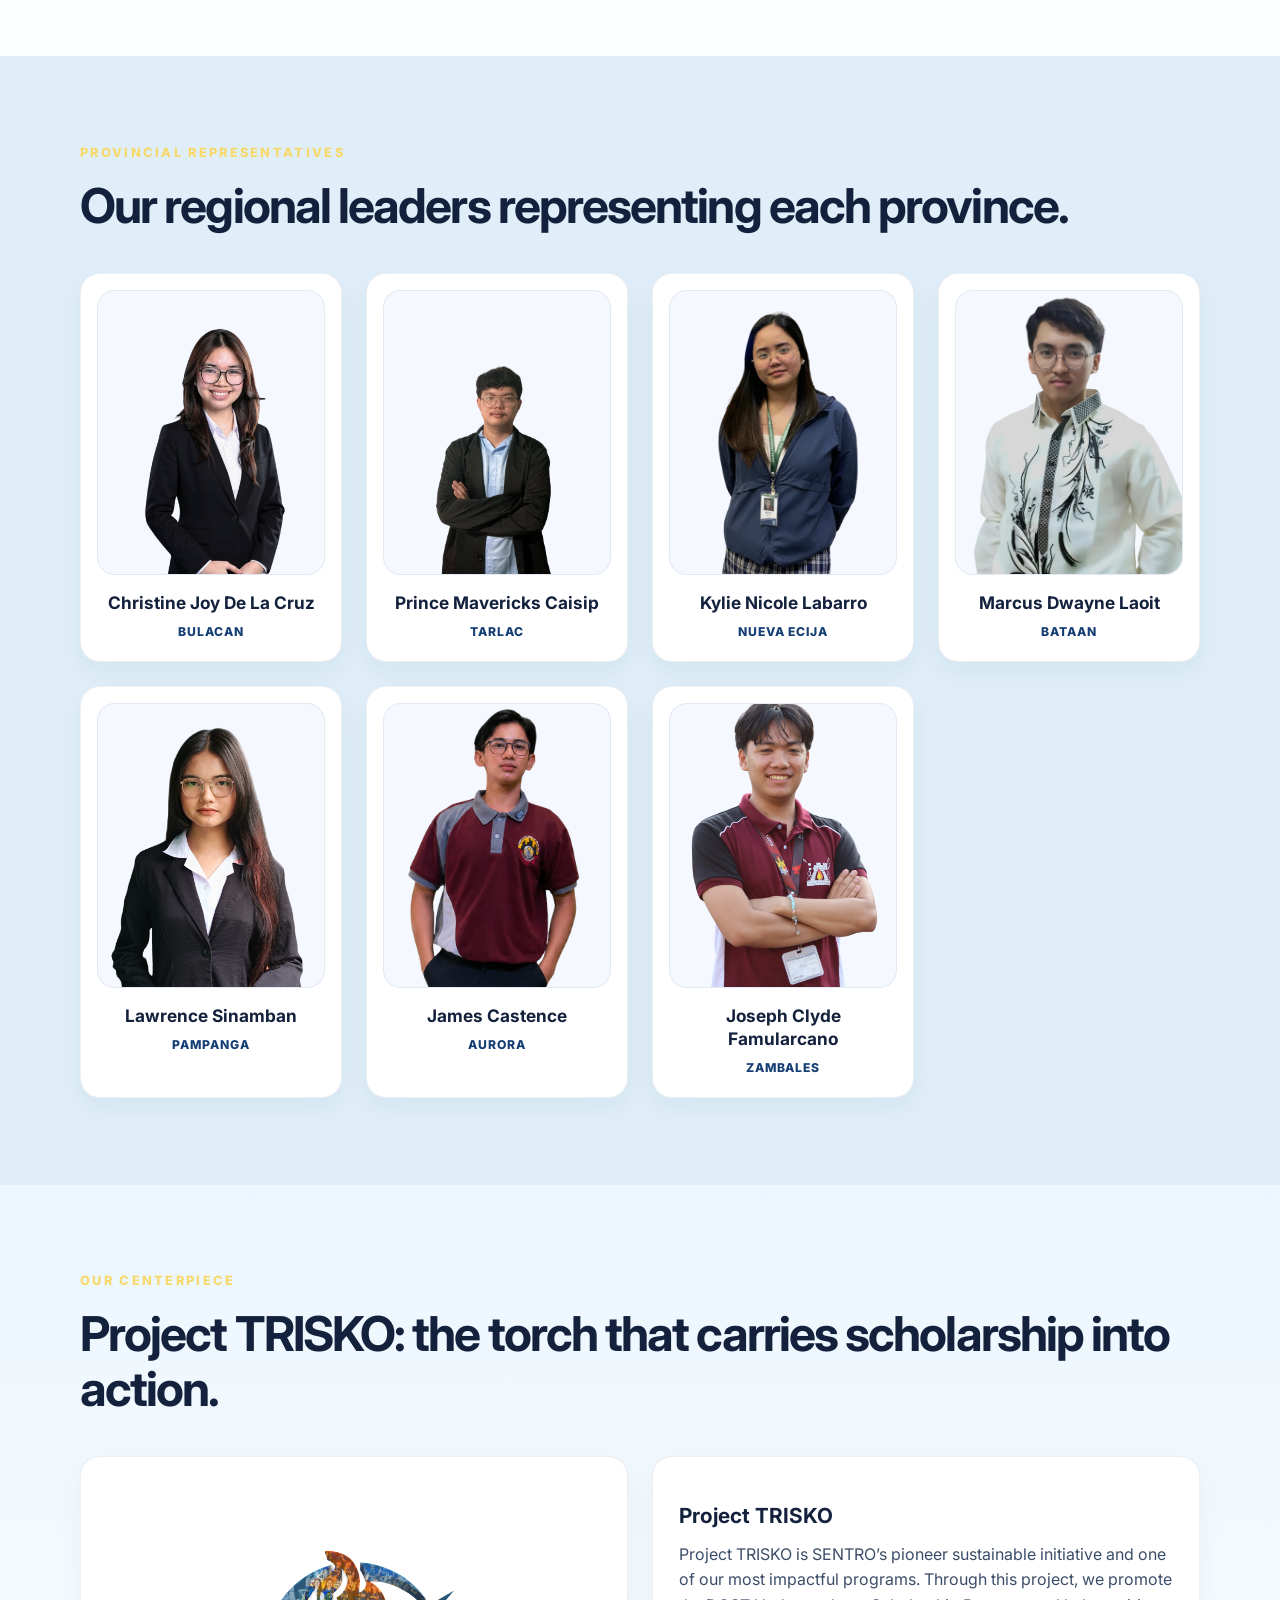
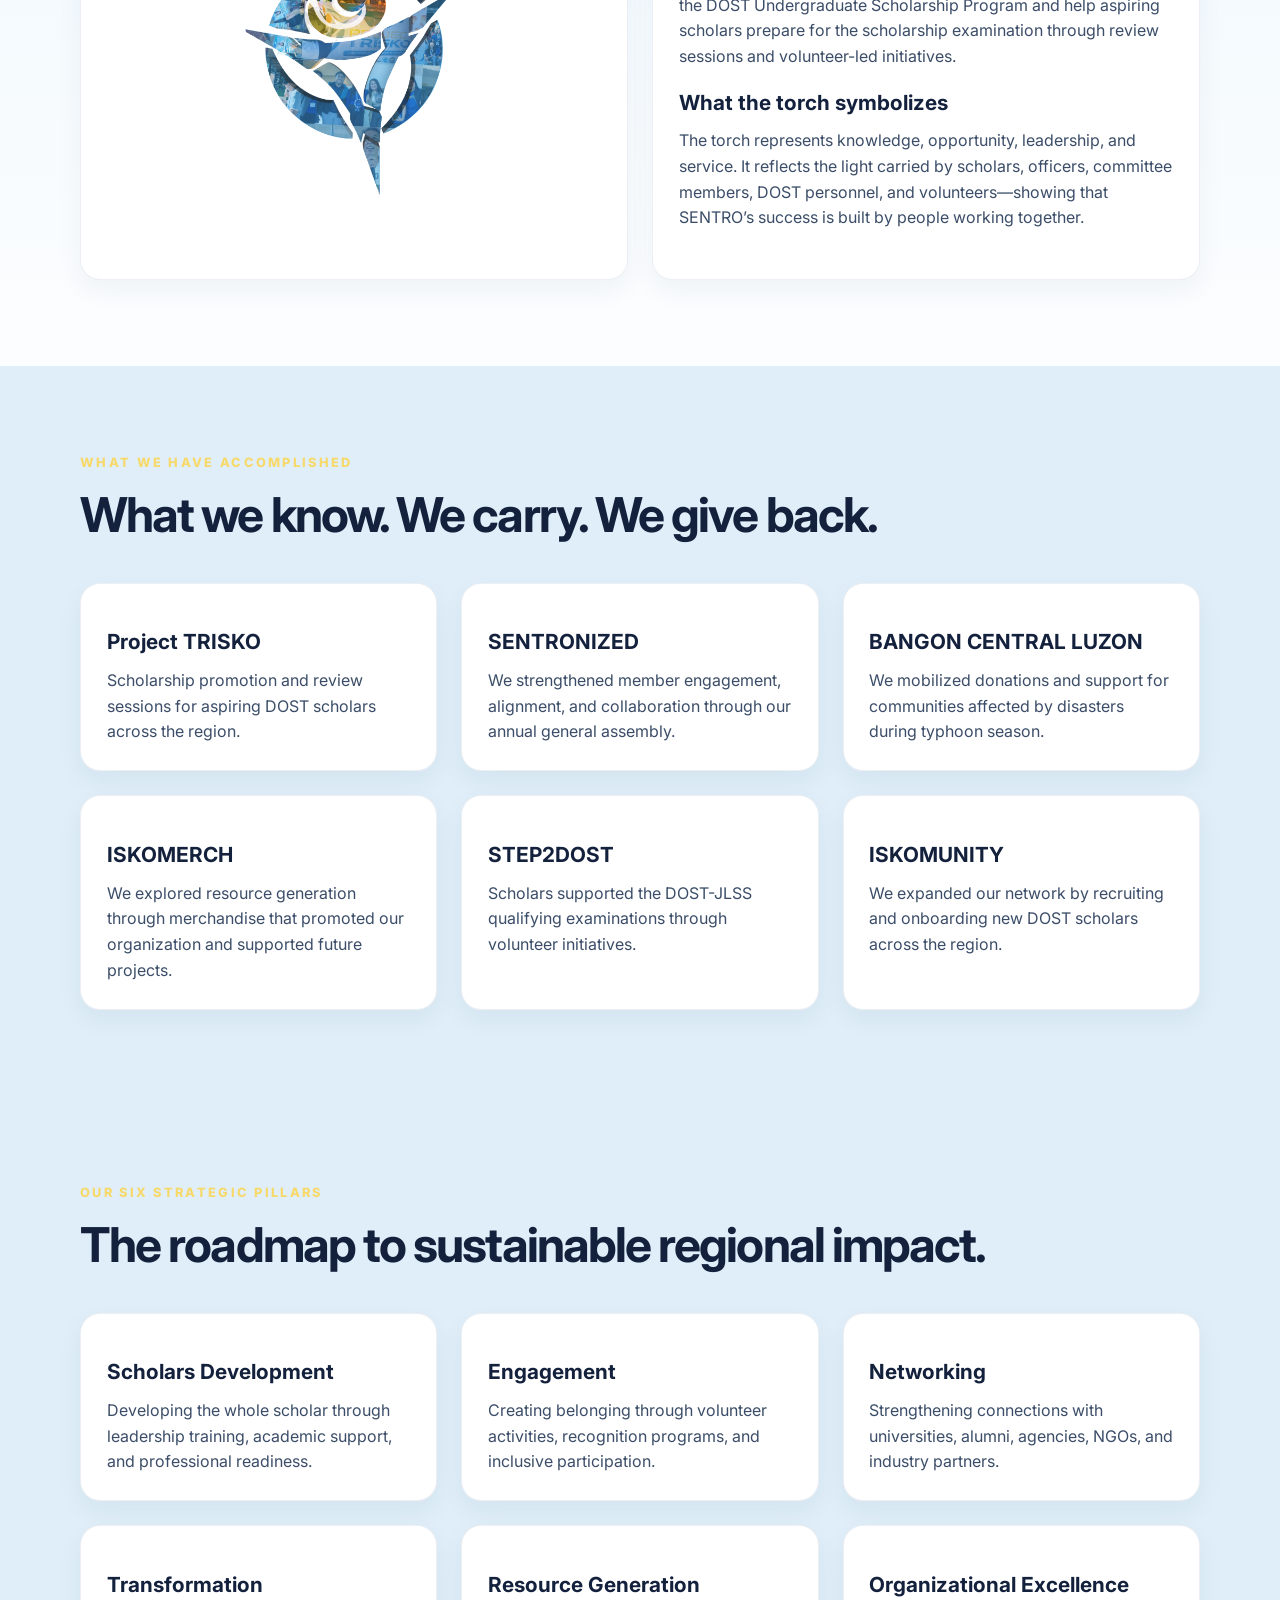
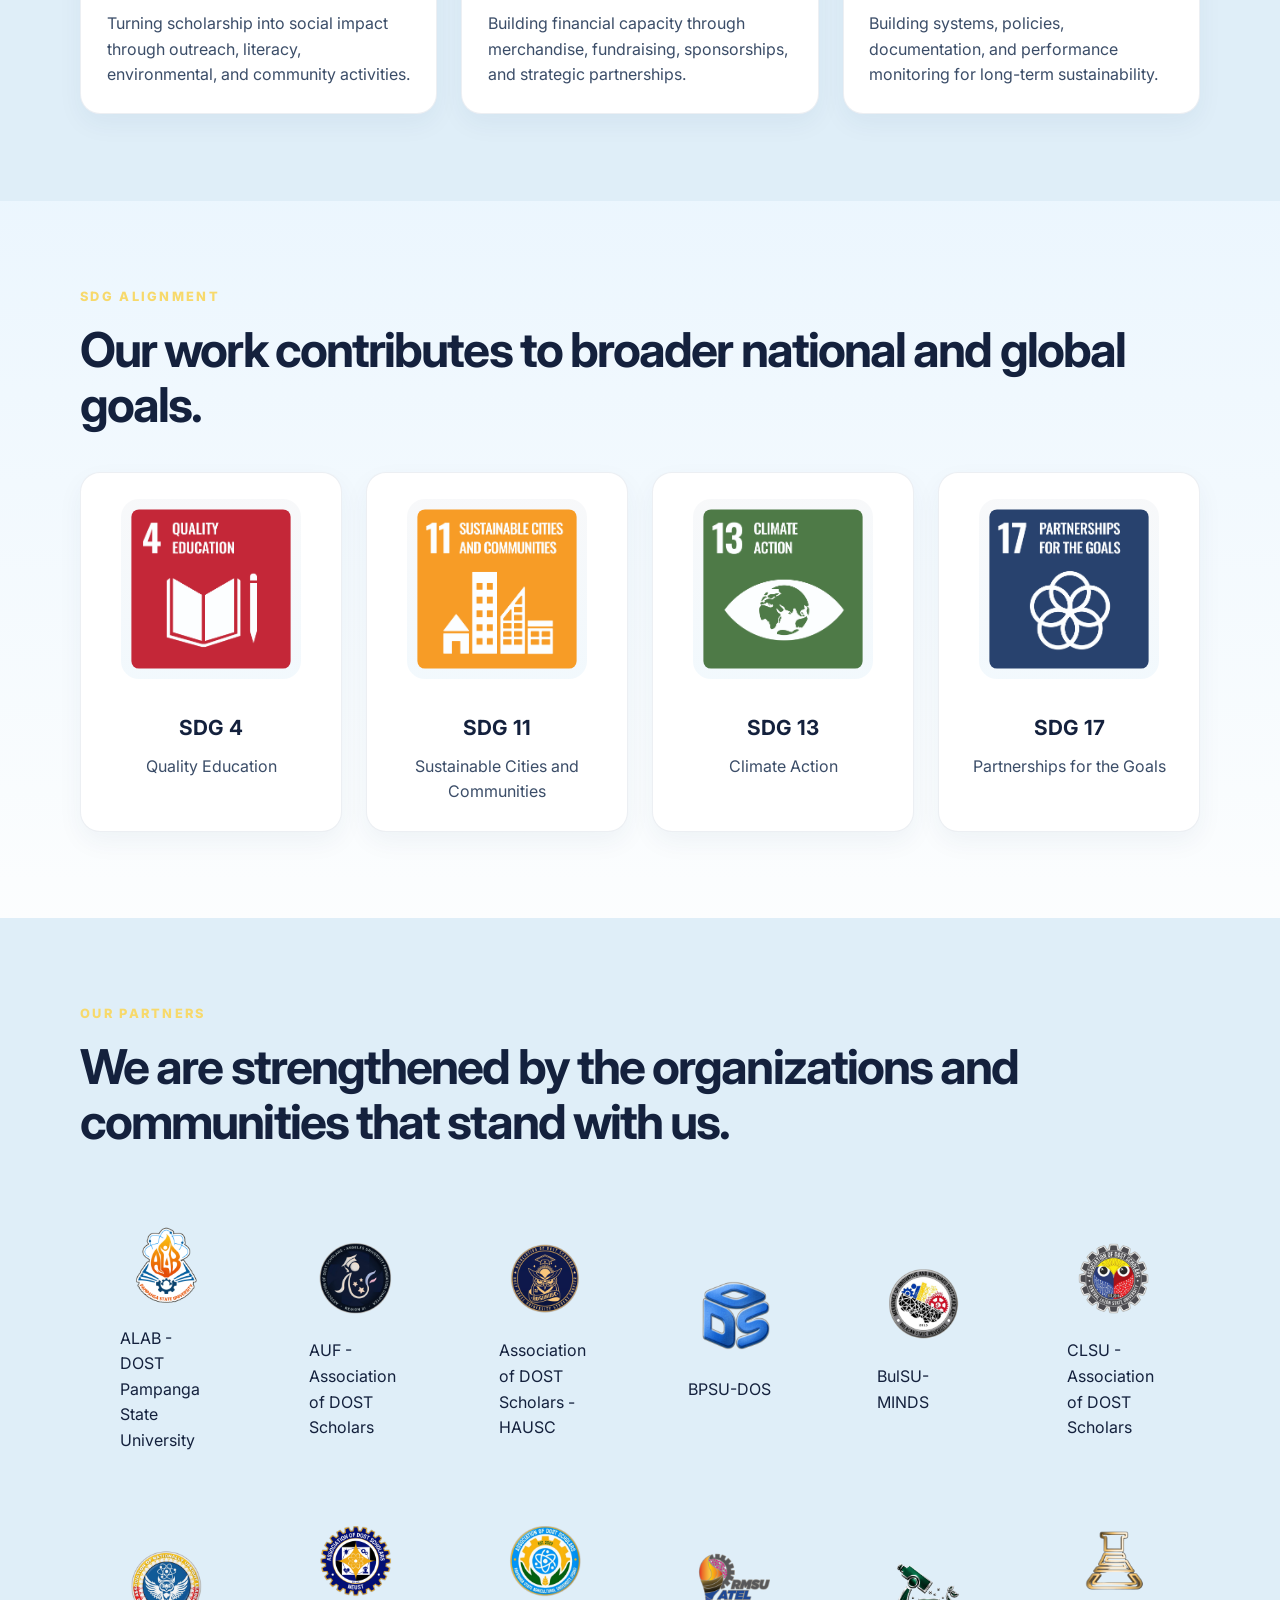
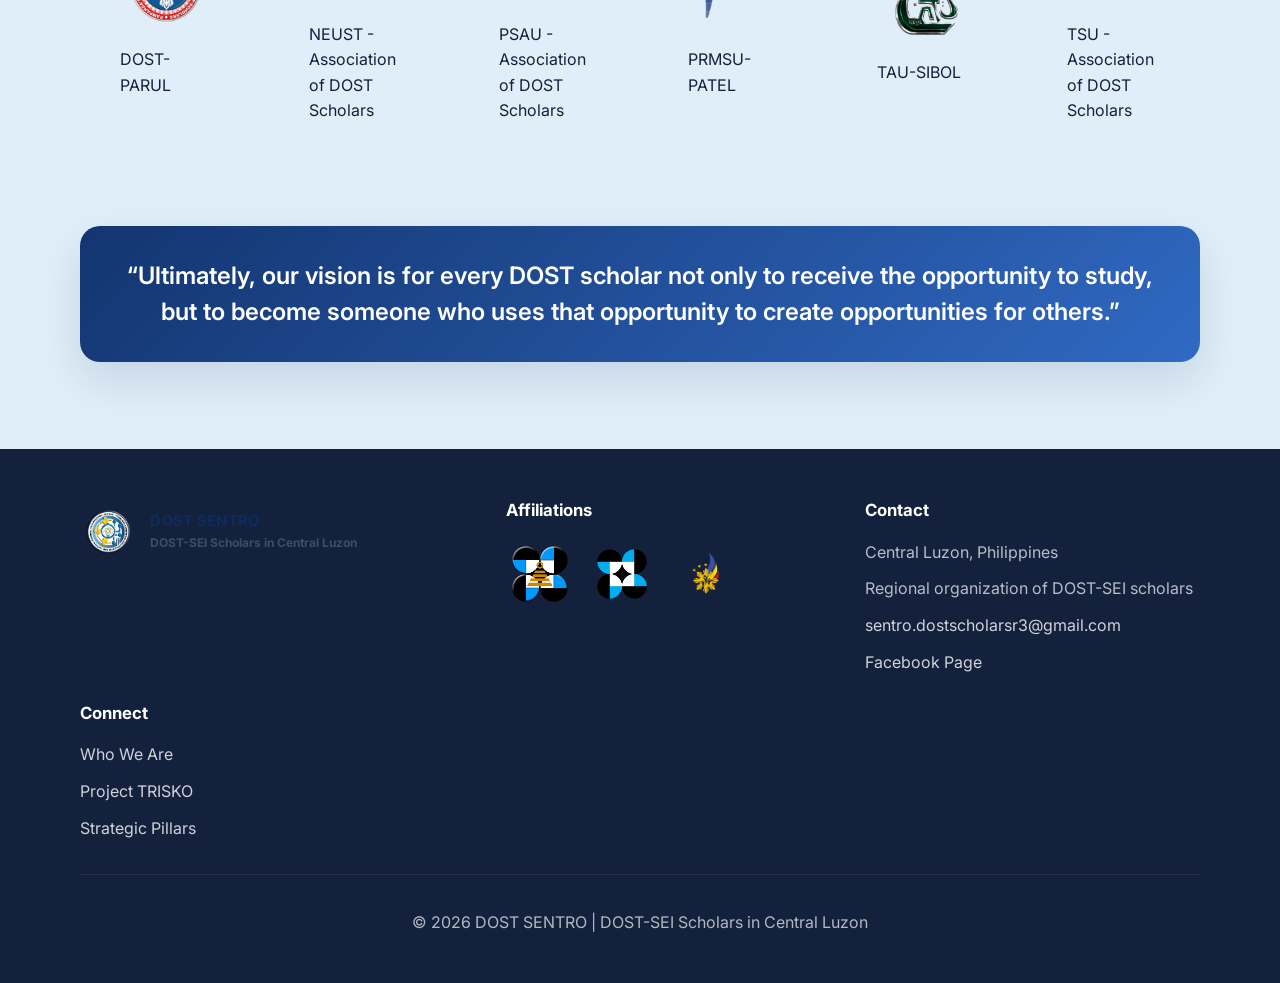
==== commit 1567caa2: "Update index.html" ====
--- a/index.html
+++ b/index.html
@@ -31,6 +31,7 @@
         <nav class="main-nav" aria-label="Main navigation">
           <a href="#about">Who We Are</a>
           <a href="#officers">Officers</a>
+          <a href="committees.html">Committees</a>
           <a href="#trisko">Project TRISKO</a>
           <a href="#initiatives">Initiatives</a>
           <a href="#pillars">Strategic Pillars</a>
@@ -131,10 +132,10 @@
         <div class="container">
           <div class="section-heading">
             <p class="eyebrow">Leadership</p>
-            <h2>Meet the officers leading the SENTRO Region III.</h2>
-          </div>
-
-          <div class="officer-grid">
+            <h2>Board of Directors</h2>
+          </div>
+
+          <div class="officer-grid board-grid">
             <article class="officer-card">
               <img src="charlie/SENTRO Execs Pic/001 LAPUZ, Carl Cyrus - Regional Director.png" alt="Carl Cyrus Lapuz, Regional Director" class="officer-photo" />
               <h3>Carl Cyrus Lapuz</h3>
@@ -155,36 +156,52 @@
               <h3>Russil Dave Robeños</h3>
               <p class="officer-role">General Secretary</p>
             </article>
-            <article class="officer-card">
+          </div>
+
+          <div id="committee-leads" class="committee-leadership">
+            <div class="section-heading">
+              <p class="eyebrow">Leadership</p>
+              <h2>Committee Heads</h2>
+            </div>
+
+            <div class="officer-grid committee-grid">
+              <a class="officer-card committee-link" href="committees.html#committee-creatives">
               <img src="charlie/SENTRO Execs Pic/005 LEYCANO, Clarenz Jeffrey - Creatives Committee Head.png" alt="Clarenz Jeffrey Leycano, Creatives Committee Head" class="officer-photo" />
               <h3>Clarenz Jeffrey Leycano</h3>
               <p class="officer-role">Creatives Committee Head</p>
-            </article>
-            <article class="officer-card">
+                <span class="committee-card-action">View members</span>
+              </a>
+              <a class="officer-card committee-link" href="committees.html#committee-membership">
               <img src="charlie/SENTRO Execs Pic/006 ARRIAGA, Hope - Membership Committee Head.png" alt="Hope Arriaga, Membership Committee Head" class="officer-photo" />
               <h3>Hope Arriaga</h3>
               <p class="officer-role">Membership Committee Head</p>
-            </article>
-            <article class="officer-card">
+                <span class="committee-card-action">View members</span>
+              </a>
+              <a class="officer-card committee-link" href="committees.html#committee-education-research">
               <img src="charlie/SENTRO Execs Pic/007 MANALOTO, Ma. Ruana Rose - Education and Research Committee Head.png" alt="Ma. Ruana Rose Manaloto, Education and Research Committee Head" class="officer-photo" />
               <h3>Ma. Ruana Rose Manaloto</h3>
               <p class="officer-role">Education and Research Committee Head</p>
-            </article>
-            <article class="officer-card">
+                <span class="committee-card-action">View members</span>
+              </a>
+              <a class="officer-card committee-link" href="committees.html#committee-finance-business">
               <img src="charlie/SENTRO Execs Pic/008 MARCELO, Marc Julian Asi - Finance and Business Committee Head.png" alt="Marc Julian Asi Marcelo, Finance and Business Committee Head" class="officer-photo" />
               <h3>Marc Julian Asi Marcelo</h3>
               <p class="officer-role">Finance and Business Committee Head</p>
-            </article>
-            <article class="officer-card">
+                <span class="committee-card-action">View members</span>
+              </a>
+              <a class="officer-card committee-link" href="committees.html#committee-publicity-media">
               <img src="charlie/SENTRO Execs Pic/009 DE CASTRO, Jehl Christine - Publicity and Media Committee Head.png" alt="Jehl Christine De Castro, Publicity and Media Committee Head" class="officer-photo" />
               <h3>Jehl Christine De Castro</h3>
               <p class="officer-role">Publicity and Media Committee Head</p>
-            </article>
-            <article class="officer-card">
+                <span class="committee-card-action">View members</span>
+              </a>
+              <a class="officer-card committee-link" href="committees.html#committee-events-logistics">
               <img src="charlie/SENTRO Execs Pic/010 ALBA, Kirst Icer - Events and Logistics Committee Head.png" alt="Kirst Icer Alba, Events and Logistics Committee Head" class="officer-photo" />
               <h3>Kirst Icer Alba</h3>
               <p class="officer-role">Events and Logistics Committee Head</p>
-            </article>
+                <span class="committee-card-action">View members</span>
+              </a>
+            </div>
           </div>
         </div>
       </section>
@@ -378,18 +395,78 @@
           </div>
 
           <div class="partners-grid" aria-label="Partner logos">
-            <img src="charlie/01 ALAB Pamp State U.png?v=2" alt="Partner 1" />
-            <img src="charlie/02 ADS-AC.png?v=2" alt="Partner 2" />
-            <img src="charlie/03 ADS-HAUSC.png?v=2" alt="Partner 3" />
-            <img src="charlie/04 BPSU-DOS.png?v=2" alt="Partner 4" />
-            <img src="charlie/05 BulSU-MINDS.png?v=2" alt="Partner 5" />
-            <img src="charlie/06 CLSU-ADS.png?v=2" alt="Partner 6" />
-            <img src="charlie/07 DOST-PARUL.png?v=2" alt="Partner 7" />
-            <img src="charlie/08 NEUST-ADS.png?v=2" alt="Partner 8" />
-            <img src="charlie/09 PSAU-ADS.png?v=2" alt="Partner 9" />
-            <img src="charlie/10 PRMSU-PATEL.png?v=2" alt="Partner 10" />
-            <img src="charlie/11 TAU-SIBOL.png?v=2" alt="Partner 11" />
-            <img src="charlie/12 TSU-ADS.png?v=2" alt="Partner 12" />
+            <figure class="partner-logo">
+              <a href="https://www.facebook.com/alabdostpampangastateu" target="_blank" rel="noopener noreferrer" aria-label="Visit ALAB - DOST Pampanga State University on Facebook">
+              <img src="charlie/01 ALAB Pamp State U.png?v=2" alt="ALAB, Pampanga State University" />
+              <figcaption>ALAB - DOST Pampanga State University</figcaption>
+              </a>
+            </figure>
+            <figure class="partner-logo">
+              <a href="https://www.facebook.com/aufdostscholars" target="_blank" rel="noopener noreferrer" aria-label="Visit AUF - Association of DOST Scholars on Facebook">
+              <img src="charlie/02 ADS-AC.png?v=2" alt="ADS-AC" />
+              <figcaption>AUF - Association of DOST Scholars</figcaption>
+              </a>
+            </figure>
+            <figure class="partner-logo">
+              <a href="https://www.facebook.com/adshausc" target="_blank" rel="noopener noreferrer" aria-label="Visit Association of DOST Scholars - HAUSC on Facebook">
+              <img src="charlie/03 ADS-HAUSC.png?v=2" alt="ADS-HAUSC" />
+              <figcaption>Association of DOST Scholars - HAUSC</figcaption>
+              </a>
+            </figure>
+            <figure class="partner-logo">
+              <a href="https://www.facebook.com/BPSUDOS" target="_blank" rel="noopener noreferrer" aria-label="Visit BPSU-DOS on Facebook">
+              <img src="charlie/04 BPSU-DOS.png?v=2" alt="BPSU-DOS" />
+              <figcaption>BPSU-DOS</figcaption>
+              </a>
+            </figure>
+            <figure class="partner-logo">
+              <a href="https://www.facebook.com/MINDSBulSU" target="_blank" rel="noopener noreferrer" aria-label="Visit BulSU-MINDS on Facebook">
+              <img src="charlie/05 BulSU-MINDS.png?v=2" alt="BulSU-MINDS" />
+              <figcaption>BulSU-MINDS</figcaption>
+              </a>
+            </figure>
+            <figure class="partner-logo">
+              <a href="https://www.facebook.com/clsu.ads" target="_blank" rel="noopener noreferrer" aria-label="Visit CLSU - Association of DOST Scholars on Facebook">
+              <img src="charlie/06 CLSU-ADS.png?v=2" alt="CLSU-ADS" />
+              <figcaption>CLSU - Association of DOST Scholars</figcaption>
+              </a>
+            </figure>
+            <figure class="partner-logo">
+              <a href="https://www.facebook.com/DOSTPARUL" target="_blank" rel="noopener noreferrer" aria-label="Visit DOST-PARUL on Facebook">
+              <img src="charlie/07 DOST-PARUL.png?v=2" alt="DOST-PARUL" />
+              <figcaption>DOST-PARUL</figcaption>
+              </a>
+            </figure>
+            <figure class="partner-logo">
+              <a href="https://www.facebook.com/ads.NEUST" target="_blank" rel="noopener noreferrer" aria-label="Visit NEUST - Association of DOST Scholars on Facebook">
+              <img src="charlie/08 NEUST-ADS.png?v=2" alt="NEUST-ADS" />
+              <figcaption>NEUST - Association of DOST Scholars</figcaption>
+              </a>
+            </figure>
+            <figure class="partner-logo">
+              <a href="https://www.facebook.com/PSAUDOST" target="_blank" rel="noopener noreferrer" aria-label="Visit PSAU - Association of DOST Scholars on Facebook">
+              <img src="charlie/09 PSAU-ADS.png?v=2" alt="PSAU-ADS" />
+              <figcaption>PSAU - Association of DOST Scholars</figcaption>
+              </a>
+            </figure>
+            <figure class="partner-logo">
+              <a href="https://www.facebook.com/prmsupatel" target="_blank" rel="noopener noreferrer" aria-label="Visit PRMSU-PATEL on Facebook">
+              <img src="charlie/10 PRMSU-PATEL.png?v=2" alt="PRMSU-PATEL" />
+              <figcaption>PRMSU-PATEL</figcaption>
+              </a>
+            </figure>
+            <figure class="partner-logo">
+              <a href="https://www.facebook.com/profile.php?id=61591628807048" target="_blank" rel="noopener noreferrer" aria-label="Visit TAU-SIBOL on Facebook">
+              <img src="charlie/11 TAU-SIBOL.png?v=2" alt="TAU-SIBOL" />
+              <figcaption>TAU-SIBOL</figcaption>
+              </a>
+            </figure>
+            <figure class="partner-logo">
+              <a href="https://www.facebook.com/TSUDOSTisko" target="_blank" rel="noopener noreferrer" aria-label="Visit TSU - Association of DOST Scholars on Facebook">
+              <img src="charlie/12 TSU-ADS.png?v=2" alt="TSU-ADS" />
+              <figcaption>TSU - Association of DOST Scholars</figcaption>
+              </a>
+            </figure>
           </div>
         </div>
       </section>
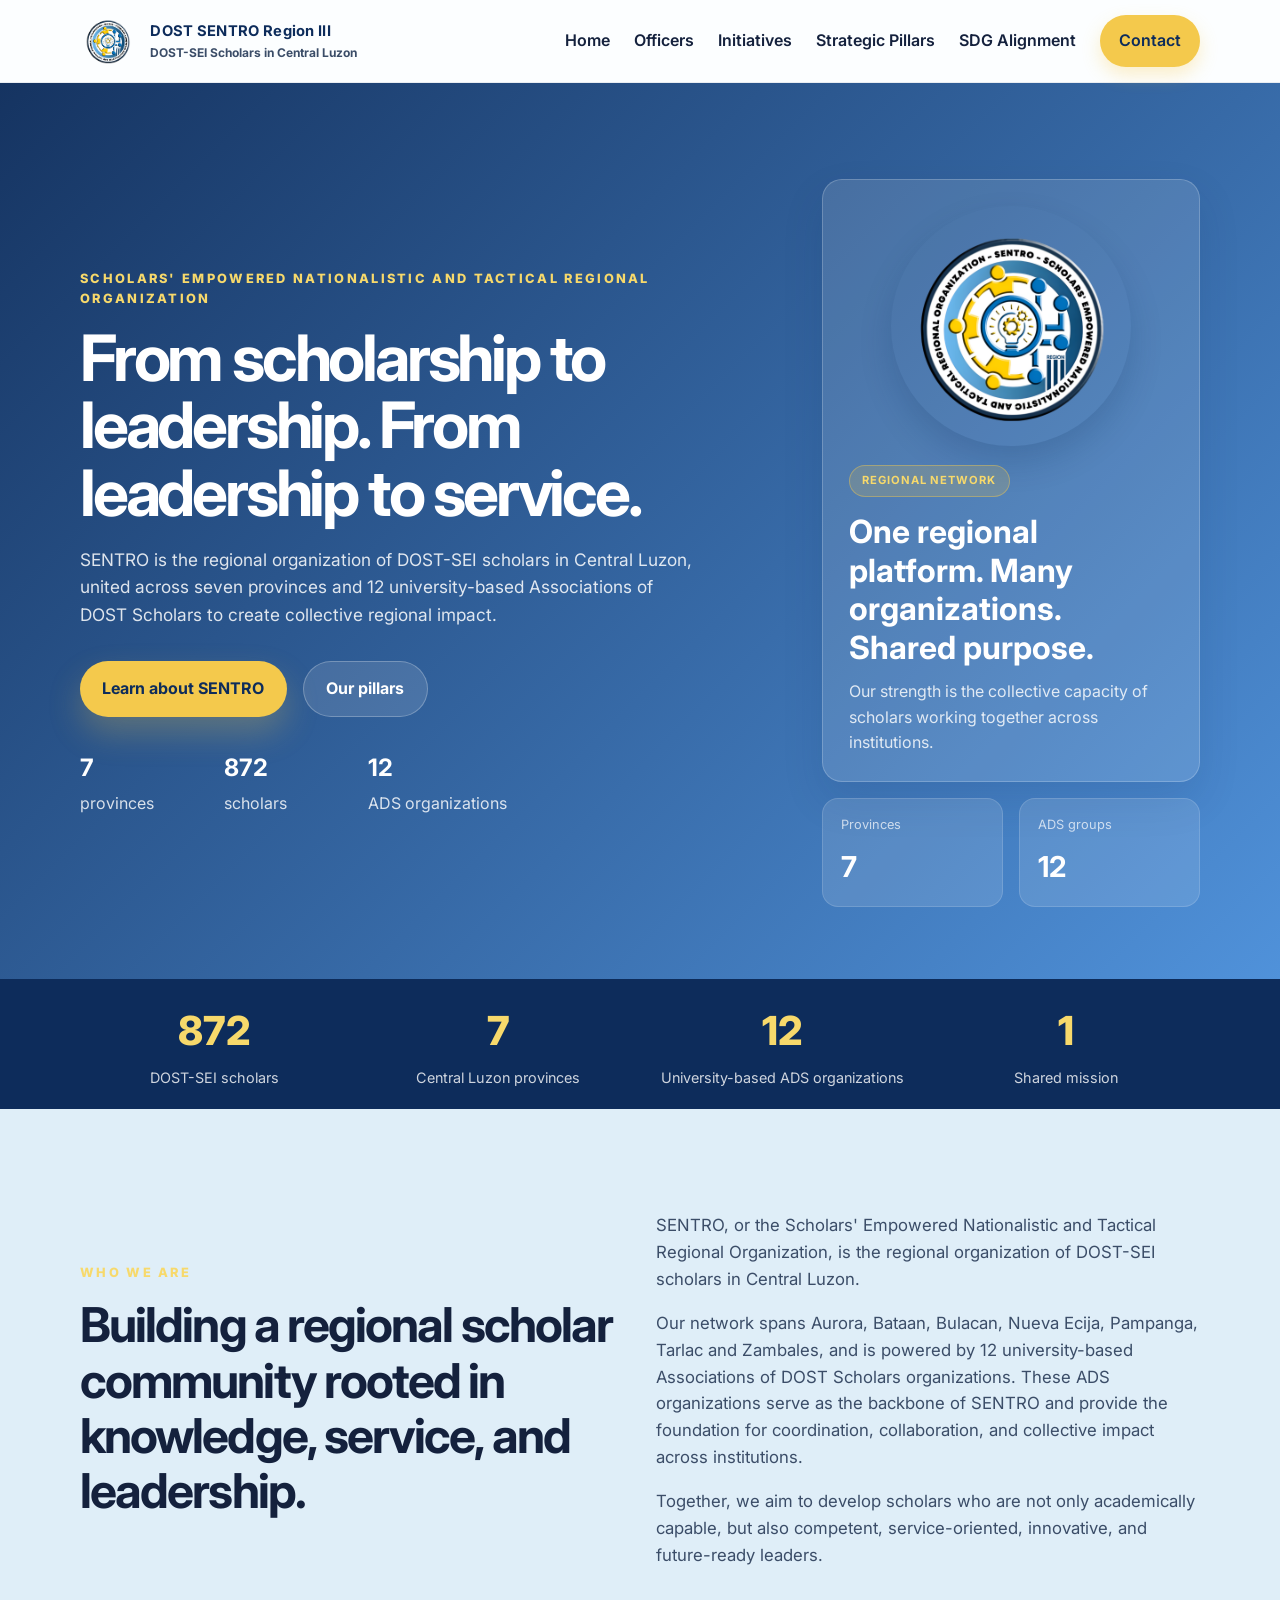
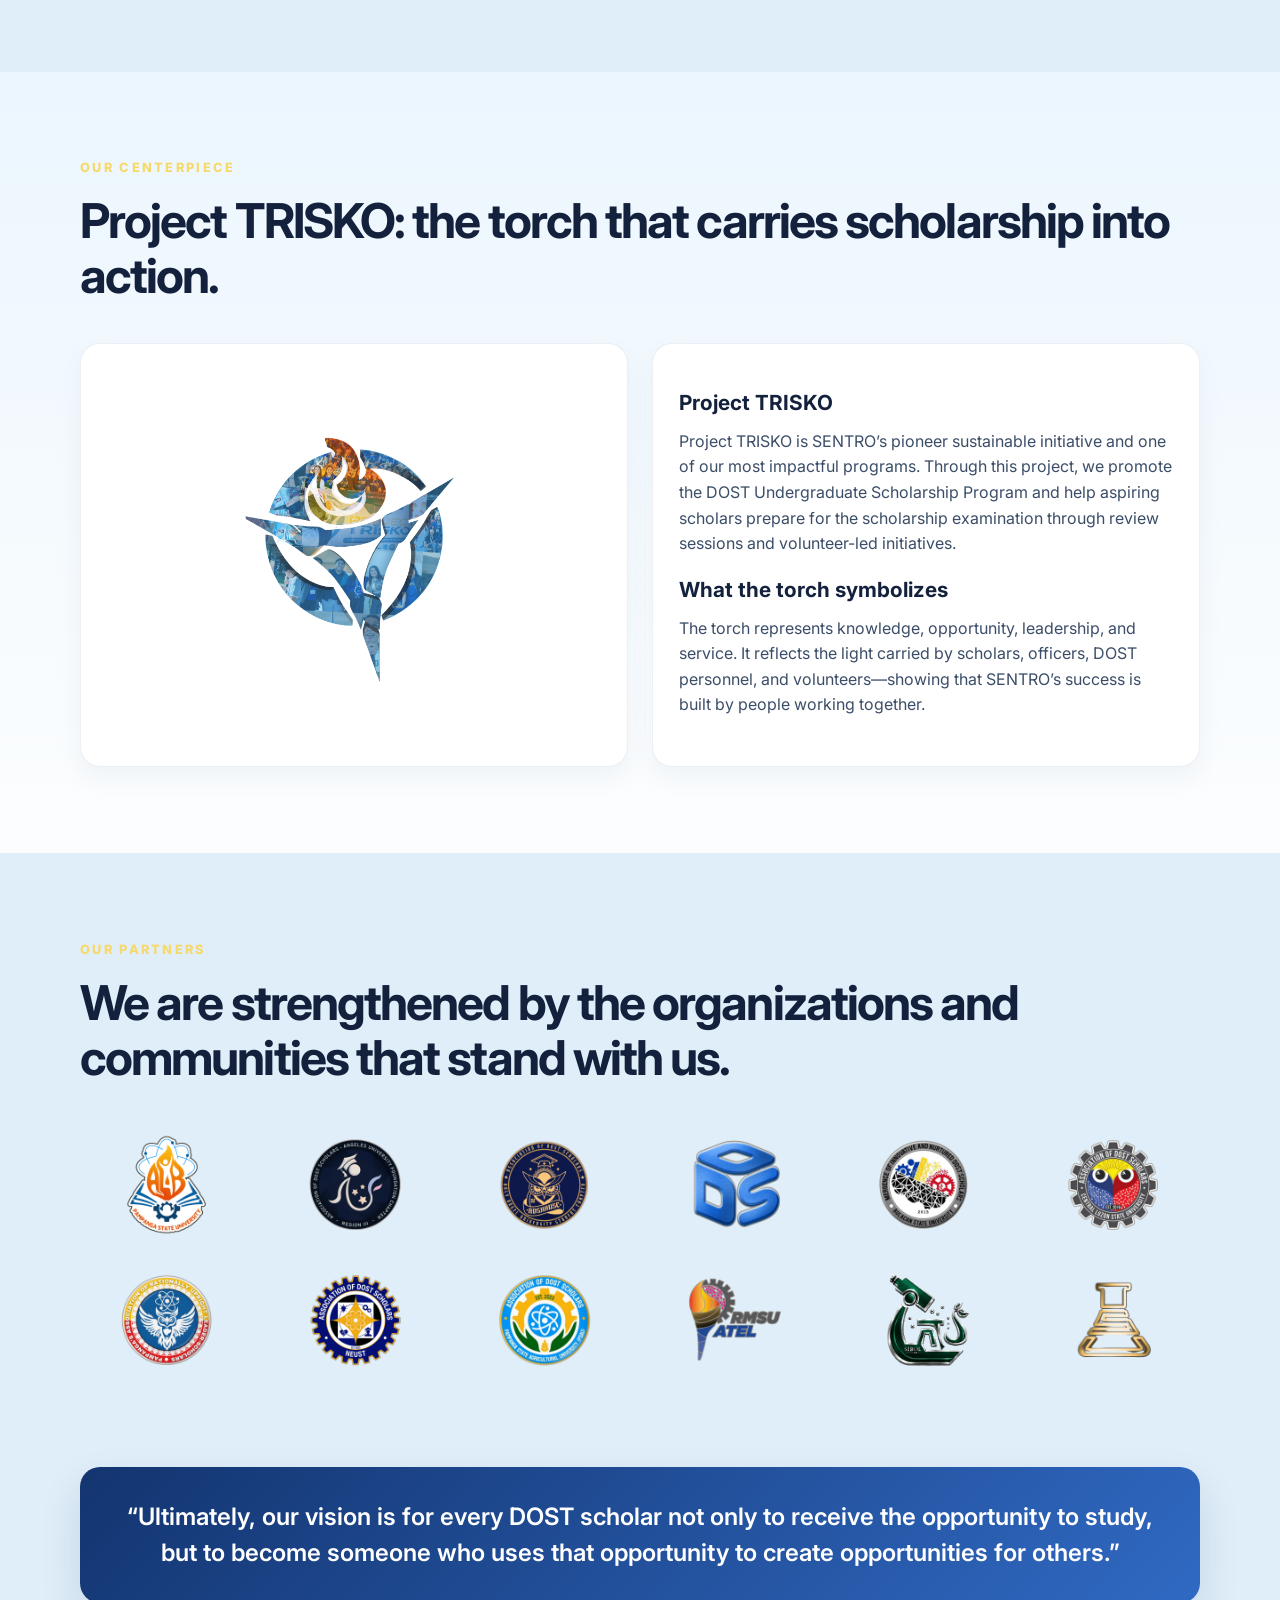
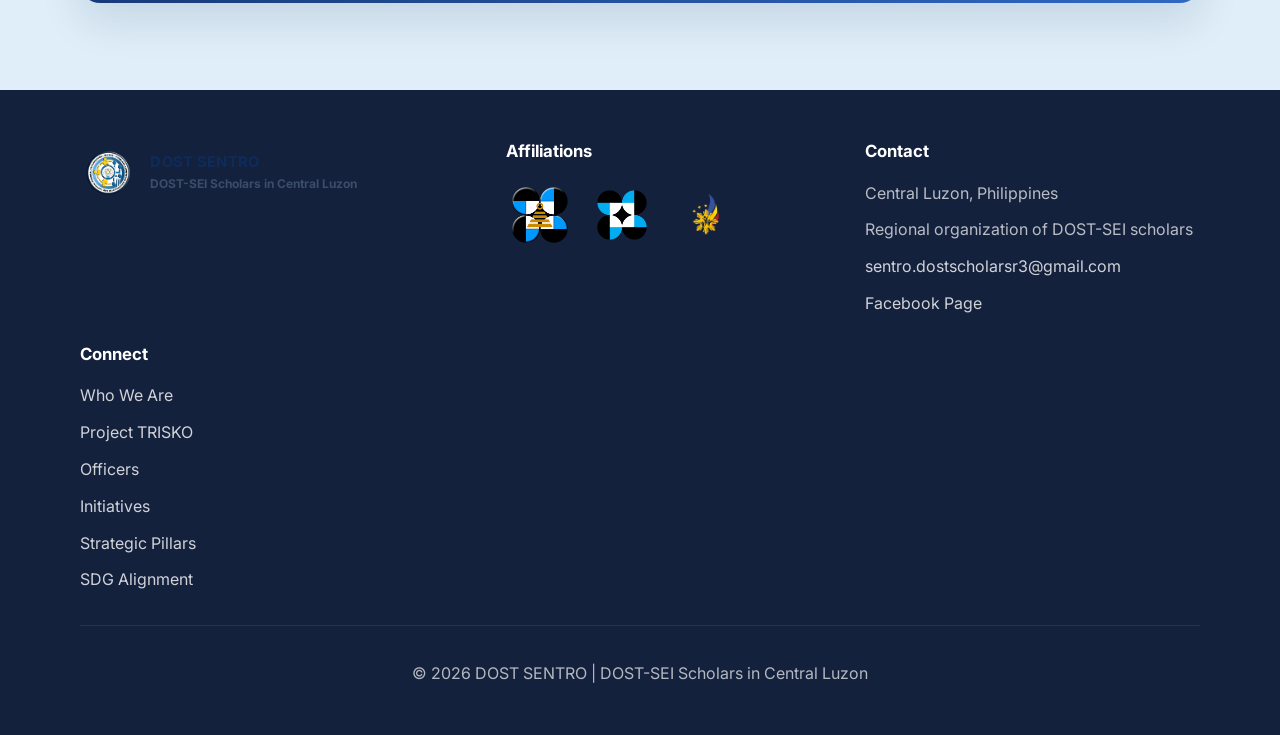
==== commit 8fd4b4c4: "Update index.html" ====
--- a/index.html
+++ b/index.html
@@ -29,13 +29,11 @@
         </button>
 
         <nav class="main-nav" aria-label="Main navigation">
-          <a href="#about">Who We Are</a>
-          <a href="#officers">Officers</a>
-          <a href="committees.html">Committees</a>
-          <a href="#trisko">Project TRISKO</a>
-          <a href="#initiatives">Initiatives</a>
-          <a href="#pillars">Strategic Pillars</a>
-          <a href="#sdgs">SDG Alignment</a>
+          <a href="#top" aria-current="page">Home</a>
+          <a href="officers.html">Officers</a>
+          <a href="initiatives.html">Initiatives</a>
+          <a href="strategic-pillars.html">Strategic Pillars</a>
+          <a href="sdg-alignment.html">SDG Alignment</a>
           <a href="#contact" class="nav-cta">Contact</a>
         </nav>
       </div>
@@ -53,7 +51,7 @@
             </p>
             <div class="hero-actions">
               <a href="#about" class="btn btn-primary">Learn about SENTRO</a>
-              <a href="#pillars" class="btn btn-secondary">Our pillars</a>
+              <a href="strategic-pillars.html" class="btn btn-secondary">Our pillars</a>
             </div>
             <ul class="hero-meta" aria-label="Quick facts">
               <li><strong>7</strong> provinces</li>
@@ -128,131 +126,6 @@
         </div>
       </section>
 
-      <section id="officers" class="section alt-bg">
-        <div class="container">
-          <div class="section-heading">
-            <p class="eyebrow">Leadership</p>
-            <h2>Board of Directors</h2>
-          </div>
-
-          <div class="officer-grid board-grid">
-            <article class="officer-card">
-              <img src="charlie/SENTRO Execs Pic/001 LAPUZ, Carl Cyrus - Regional Director.png" alt="Carl Cyrus Lapuz, Regional Director" class="officer-photo" />
-              <h3>Carl Cyrus Lapuz</h3>
-              <p class="officer-role">Regional Director</p>
-            </article>
-            <article class="officer-card">
-              <img src="charlie/SENTRO Execs Pic/002 TABU, Charlie Nicole - Deputy Director for External Affairs.png" alt="Charlie Nicole Tabu, Deputy Director for External Affairs" class="officer-photo" />
-              <h3>Charlie Nicole Tabu</h3>
-              <p class="officer-role">Deputy Director for External Affairs</p>
-            </article>
-            <article class="officer-card">
-              <img src="charlie/SENTRO Execs Pic/003 ORDANIEL, AiraBianca - Deputy Director for Internal Affairs.png" alt="Aira Bianca Ordaniel, Deputy Director for Internal Affairs" class="officer-photo" />
-              <h3>Aira Bianca Ordaniel</h3>
-              <p class="officer-role">Deputy Director for Internal Affairs</p>
-            </article>
-            <article class="officer-card">
-              <img src="charlie/SENTRO Execs Pic/004 ROBEÑOS, Russil Dave - General Secretary.png" alt="Russil Dave Robeños, General Secretary" class="officer-photo" />
-              <h3>Russil Dave Robeños</h3>
-              <p class="officer-role">General Secretary</p>
-            </article>
-          </div>
-
-          <div id="committee-leads" class="committee-leadership">
-            <div class="section-heading">
-              <p class="eyebrow">Leadership</p>
-              <h2>Committee Heads</h2>
-            </div>
-
-            <div class="officer-grid committee-grid">
-              <a class="officer-card committee-link" href="committees.html#committee-creatives">
-              <img src="charlie/SENTRO Execs Pic/005 LEYCANO, Clarenz Jeffrey - Creatives Committee Head.png" alt="Clarenz Jeffrey Leycano, Creatives Committee Head" class="officer-photo" />
-              <h3>Clarenz Jeffrey Leycano</h3>
-              <p class="officer-role">Creatives Committee Head</p>
-                <span class="committee-card-action">View members</span>
-              </a>
-              <a class="officer-card committee-link" href="committees.html#committee-membership">
-              <img src="charlie/SENTRO Execs Pic/006 ARRIAGA, Hope - Membership Committee Head.png" alt="Hope Arriaga, Membership Committee Head" class="officer-photo" />
-              <h3>Hope Arriaga</h3>
-              <p class="officer-role">Membership Committee Head</p>
-                <span class="committee-card-action">View members</span>
-              </a>
-              <a class="officer-card committee-link" href="committees.html#committee-education-research">
-              <img src="charlie/SENTRO Execs Pic/007 MANALOTO, Ma. Ruana Rose - Education and Research Committee Head.png" alt="Ma. Ruana Rose Manaloto, Education and Research Committee Head" class="officer-photo" />
-              <h3>Ma. Ruana Rose Manaloto</h3>
-              <p class="officer-role">Education and Research Committee Head</p>
-                <span class="committee-card-action">View members</span>
-              </a>
-              <a class="officer-card committee-link" href="committees.html#committee-finance-business">
-              <img src="charlie/SENTRO Execs Pic/008 MARCELO, Marc Julian Asi - Finance and Business Committee Head.png" alt="Marc Julian Asi Marcelo, Finance and Business Committee Head" class="officer-photo" />
-              <h3>Marc Julian Asi Marcelo</h3>
-              <p class="officer-role">Finance and Business Committee Head</p>
-                <span class="committee-card-action">View members</span>
-              </a>
-              <a class="officer-card committee-link" href="committees.html#committee-publicity-media">
-              <img src="charlie/SENTRO Execs Pic/009 DE CASTRO, Jehl Christine - Publicity and Media Committee Head.png" alt="Jehl Christine De Castro, Publicity and Media Committee Head" class="officer-photo" />
-              <h3>Jehl Christine De Castro</h3>
-              <p class="officer-role">Publicity and Media Committee Head</p>
-                <span class="committee-card-action">View members</span>
-              </a>
-              <a class="officer-card committee-link" href="committees.html#committee-events-logistics">
-              <img src="charlie/SENTRO Execs Pic/010 ALBA, Kirst Icer - Events and Logistics Committee Head.png" alt="Kirst Icer Alba, Events and Logistics Committee Head" class="officer-photo" />
-              <h3>Kirst Icer Alba</h3>
-              <p class="officer-role">Events and Logistics Committee Head</p>
-                <span class="committee-card-action">View members</span>
-              </a>
-            </div>
-          </div>
-        </div>
-      </section>
-
-      <section class="section">
-        <div class="container">
-          <div class="section-heading">
-            <p class="eyebrow">Provincial representatives</p>
-            <h2>Our regional leaders representing each province.</h2>
-          </div>
-
-          <div class="officer-grid provincial-grid">
-            <article class="officer-card">
-              <img src="charlie/SENTRO Execs Pic/Provincial Representatives/001 DE LA CRUZ, Cristine Joy - Bulacan.png" alt="Christine Joy G. De La Cruz, Bulacan representative" class="officer-photo" />
-              <h3>Christine Joy De La Cruz</h3>
-              <p class="officer-role">Bulacan</p>
-            </article>
-            <article class="officer-card">
-              <img src="charlie/SENTRO Execs Pic/Provincial Representatives/002 CAISIP, Prince Mavericks - Tarlac.PNG" alt="Prince Mavericks Caisip, Tarlac representative" class="officer-photo" />
-              <h3>Prince Mavericks Caisip</h3>
-              <p class="officer-role">Tarlac</p>
-            </article>
-            <article class="officer-card">
-              <img src="charlie/SENTRO Execs Pic/Provincial Representatives/003 Labarro, Kylie Nicole - Nueva Ecija.png" alt="Kylie Nicole Labarro, Nueva Ecija representative" class="officer-photo" />
-              <h3>Kylie Nicole Labarro</h3>
-              <p class="officer-role">Nueva Ecija</p>
-            </article>
-            <article class="officer-card">
-              <img src="charlie/SENTRO Execs Pic/Provincial Representatives/004 LAOIT, Marcus Dwayne - Bataan.png" alt="Marcus Dwayne Laoit, Bataan representative" class="officer-photo" />
-              <h3>Marcus Dwayne Laoit</h3>
-              <p class="officer-role">Bataan</p>
-            </article>
-            <article class="officer-card">
-              <img src="charlie/SENTRO Execs Pic/Provincial Representatives/005 SINAMBAN, Lawrence - Pampanga.png" alt="Lawrence Sinamban, Pampanga representative" class="officer-photo" />
-              <h3>Lawrence Sinamban</h3>
-              <p class="officer-role">Pampanga</p>
-            </article>
-            <article class="officer-card">
-              <img src="charlie/SENTRO Execs Pic/Provincial Representatives/006 CASTENCE, James - Aurora.png" alt="James Castence, Aurora representative" class="officer-photo" />
-              <h3>James Castence</h3>
-              <p class="officer-role">Aurora </p>
-            </article>
-            <article class="officer-card">
-              <img src="charlie/SENTRO Execs Pic/Provincial Representatives/007 FAMULARCANO, Joseph Clyde - Zambales.png" alt="Joseph Clyde Famularcano, Zambales representative" class="officer-photo" />
-              <h3>Joseph Clyde Famularcano</h3>
-              <p class="officer-role">Zambales</p>
-            </article>
-          </div>
-        </div>
-      </section>
-
       <section id="trisko" class="section alt-bg">
         <div class="container">
           <div class="section-heading">
@@ -263,7 +136,6 @@
           <div class="card-grid two-up-featured">
             <article class="info-card feature-card">
               <img src="charlie/Trisko.png?v=2" alt="Project TRISKO logo" class="feature-logo" />
-              </p>
             </article>
             <article class="info-card feature-card">
               <h3>Project TRISKO</h3>
@@ -275,113 +147,9 @@
               <h3>What the torch symbolizes</h3>
               <p>
                 The torch represents knowledge, opportunity, leadership, and service. It reflects the light carried by
-                scholars, officers, committee members, DOST personnel, and volunteers—showing that SENTRO’s success is
+                scholars, officers, DOST personnel, and volunteers—showing that SENTRO’s success is
                 built by people working together.
               </p>
-            </article>
-          </div>
-        </div>
-      </section>
-
-      <section id="initiatives" class="section">
-        <div class="container">
-          <div class="section-heading">
-            <p class="eyebrow">What we have accomplished</p>
-            <h2>What we know. We carry. We give back.</h2>
-          </div>
-
-          <div class="card-grid three-up">
-            <article class="info-card">
-              <h3>Project TRISKO</h3>
-              <p>Scholarship promotion and review sessions for aspiring DOST scholars across the region.</p>
-            </article>
-            <article class="info-card">
-              <h3>SENTRONIZED</h3>
-              <p>We strengthened member engagement, alignment, and collaboration through our annual general assembly.</p>
-            </article>
-            <article class="info-card">
-              <h3>BANGON CENTRAL LUZON</h3>
-              <p>We mobilized donations and support for communities affected by disasters during typhoon season.</p>
-            </article>
-            <article class="info-card">
-              <h3>ISKOMERCH</h3>
-              <p>We explored resource generation through merchandise that promoted our organization and supported future projects.</p>
-            </article>
-            <article class="info-card">
-              <h3>STEP2DOST</h3>
-              <p>Scholars supported the DOST-JLSS qualifying examinations through volunteer initiatives.</p>
-            </article>
-            <article class="info-card">
-              <h3>ISKOMUNITY</h3>
-              <p>We expanded our network by recruiting and onboarding new DOST scholars across the region.</p>
-            </article>
-          </div>
-        </div>
-      </section>
-
-      <section id="pillars" class="section">
-        <div class="container">
-          <div class="section-heading">
-            <p class="eyebrow">Our six strategic pillars</p>
-            <h2>The roadmap to sustainable regional impact.</h2>
-          </div>
-
-          <div class="card-grid three-up">
-            <article class="info-card">
-              <h3>Scholars Development</h3>
-              <p>Developing the whole scholar through leadership training, academic support, and professional readiness.</p>
-            </article>
-            <article class="info-card">
-              <h3>Engagement</h3>
-              <p>Creating belonging through volunteer activities, recognition programs, and inclusive participation.</p>
-            </article>
-            <article class="info-card">
-              <h3>Networking</h3>
-              <p>Strengthening connections with universities, alumni, agencies, NGOs, and industry partners.</p>
-            </article>
-            <article class="info-card">
-              <h3>Transformation</h3>
-              <p>Turning scholarship into social impact through outreach, literacy, environmental, and community activities.</p>
-            </article>
-            <article class="info-card">
-              <h3>Resource Generation</h3>
-              <p>Building financial capacity through merchandise, fundraising, sponsorships, and strategic partnerships.</p>
-            </article>
-            <article class="info-card">
-              <h3>Organizational Excellence</h3>
-              <p>Building systems, policies, documentation, and performance monitoring for long-term sustainability.</p>
-            </article>
-          </div>
-        </div>
-      </section>
-
-      <section id="sdgs" class="section alt-bg">
-        <div class="container">
-          <div class="section-heading">
-            <p class="eyebrow">SDG alignment</p>
-            <h2>Our work contributes to broader national and global goals.</h2>
-          </div>
-
-          <div class="card-grid four-up">
-            <article class="leader-card sdg-card">
-              <img src="charlie/SDG/SDG 04.jpg" alt="SDG 4 Quality Education" class="sdg-image" />
-              <h3>SDG 4</h3>
-              <p>Quality Education</p>
-            </article>
-            <article class="leader-card sdg-card">
-              <img src="charlie/SDG/SDG 11.jpg" alt="SDG 11 Sustainable Cities and Communities" class="sdg-image" />
-              <h3>SDG 11</h3>
-              <p>Sustainable Cities and Communities</p>
-            </article>
-            <article class="leader-card sdg-card">
-              <img src="charlie/SDG/SDG 13.jpg" alt="SDG 13 Climate Action" class="sdg-image" />
-              <h3>SDG 13</h3>
-              <p>Climate Action</p>
-            </article>
-            <article class="leader-card sdg-card">
-              <img src="charlie/SDG/SDG 17.jpg" alt="SDG 17 Partnerships for the Goals" class="sdg-image" />
-              <h3>SDG 17</h3>
-              <p>Partnerships for the Goals</p>
             </article>
           </div>
         </div>
@@ -516,7 +284,10 @@
           <ul>
             <li><a href="#about">Who We Are</a></li>
             <li><a href="#trisko">Project TRISKO</a></li>
-            <li><a href="#pillars">Strategic Pillars</a></li>
+            <li><a href="officers.html">Officers</a></li>
+            <li><a href="initiatives.html">Initiatives</a></li>
+            <li><a href="strategic-pillars.html">Strategic Pillars</a></li>
+            <li><a href="sdg-alignment.html">SDG Alignment</a></li>
           </ul>
         </div>
       </div>
--- a/styles.css
+++ b/styles.css
@@ -412,8 +412,33 @@
   margin-top: 2.5rem;
 }
 
+.board-grid {
+  grid-template-columns: repeat(4, minmax(0, 1fr));
+}
+
+.committee-grid {
+  display: flex;
+  flex-wrap: wrap;
+  justify-content: center;
+}
+
+.committee-grid > .officer-card {
+  flex: 0 1 calc((100% - 4.5rem) / 4);
+}
+
+.committee-leadership {
+  margin-top: 4rem;
+  scroll-margin-top: 100px;
+}
+
 .provincial-grid {
-  grid-template-columns: repeat(4, minmax(0, 1fr));
+  display: flex;
+  flex-wrap: wrap;
+  justify-content: center;
+}
+
+.provincial-grid > .officer-card {
+  flex: 0 1 calc((100% - 4.5rem) / 4);
 }
 
 .officer-card {
@@ -425,14 +450,64 @@
   text-align: center;
 }
 
+.committee-link {
+  display: block;
+  color: inherit;
+  transition: transform 0.2s ease, box-shadow 0.2s ease;
+}
+
+.committee-link:hover,
+.committee-link:focus-visible {
+  transform: translateY(-4px);
+  box-shadow: var(--shadow);
+}
+
+.committee-link:focus-visible {
+  outline: 3px solid var(--gold-500);
+  outline-offset: 3px;
+}
+
+.committee-card-action {
+  display: block;
+  margin-top: 0.9rem;
+  color: var(--blue-800);
+  font-size: 0.82rem;
+  font-weight: 700;
+}
+
+.committee-detail {
+  padding: 3.5rem 0;
+  border-top: 1px solid rgba(13, 55, 108, 0.1);
+  scroll-margin-top: 90px;
+}
+
+.committee-roster-empty {
+  margin-top: 2rem;
+  padding: 2rem;
+  border: 1px dashed var(--slate-300);
+  border-radius: 8px;
+  background: rgba(255, 255, 255, 0.72);
+  color: var(--slate-700);
+  text-align: center;
+}
+
+.committee-back-link {
+  display: inline-flex;
+  margin-top: 1.25rem;
+  color: var(--blue-800);
+  font-weight: 700;
+}
+
 .officer-photo {
   width: 100%;
+  max-width: 220px;
   aspect-ratio: 4 / 5;
   object-fit: cover;
   border-radius: 18px;
   border: 1px solid rgba(13, 55, 108, 0.08);
   background: #f5f8ff;
-  margin-bottom: 1rem;
+  margin: 0 auto 1rem;
+  display: block;
 }
 
 .officer-card h3 {
@@ -573,7 +648,24 @@
   align-items: center;
 }
 
-.partners-grid img {
+.partner-logo {
+  position: relative;
+  display: flex;
+  align-items: center;
+  justify-content: center;
+  height: 120px;
+  margin: 0;
+}
+
+.partner-logo > a {
+  position: absolute;
+  inset: 0;
+  display: flex;
+  align-items: center;
+  justify-content: center;
+}
+
+.partner-logo img {
   width: 100%;
   height: 120px;
   object-fit: contain;
@@ -582,6 +674,37 @@
   border-radius: 0;
   padding: 0;
   box-shadow: none;
+}
+
+.partner-logo figcaption {
+  position: absolute;
+  right: 0.25rem;
+  bottom: 0.25rem;
+  left: 0.25rem;
+  padding: 0.35rem 0.5rem;
+  border-bottom: 2px solid var(--gold-500);
+  border-radius: 4px;
+  background: var(--blue-900);
+  color: var(--white);
+  font-size: 0.72rem;
+  font-weight: 600;
+  line-height: 1.3;
+  text-align: center;
+  opacity: 0;
+  transform: translateY(0.25rem);
+  transition: opacity 0.18s ease, transform 0.18s ease;
+  pointer-events: none;
+}
+
+.partner-logo:hover figcaption,
+.partner-logo:focus-within figcaption {
+  opacity: 1;
+  transform: translateY(0);
+}
+
+.partner-logo > a:focus-visible {
+  outline: 2px solid var(--blue-700);
+  outline-offset: 4px;
 }
 
 .quote-section {
@@ -683,6 +806,8 @@
   .two-up-featured,
   .four-up,
   .officer-grid,
+  .board-grid,
+  .committee-grid,
   .news-grid,
   .footer-grid {
     grid-template-columns: 1fr 1fr;
@@ -694,6 +819,10 @@
 
   .pill-list {
     justify-content: flex-start;
+  }
+
+  .provincial-grid > .officer-card {
+    flex-basis: calc((100% - 1.5rem) / 2);
   }
 }
 
@@ -737,6 +866,19 @@
     grid-template-columns: 1fr;
   }
 
+  .board-grid,
+  .committee-grid {
+    grid-template-columns: repeat(2, minmax(0, 1fr));
+  }
+
+  .board-grid .officer-photo,
+  .committee-grid .officer-photo,
+  .provincial-grid .officer-photo {
+    width: min(100%, 180px);
+    margin-inline: auto;
+    object-position: center;
+  }
+
   .section {
     padding: 4rem 0;
   }
